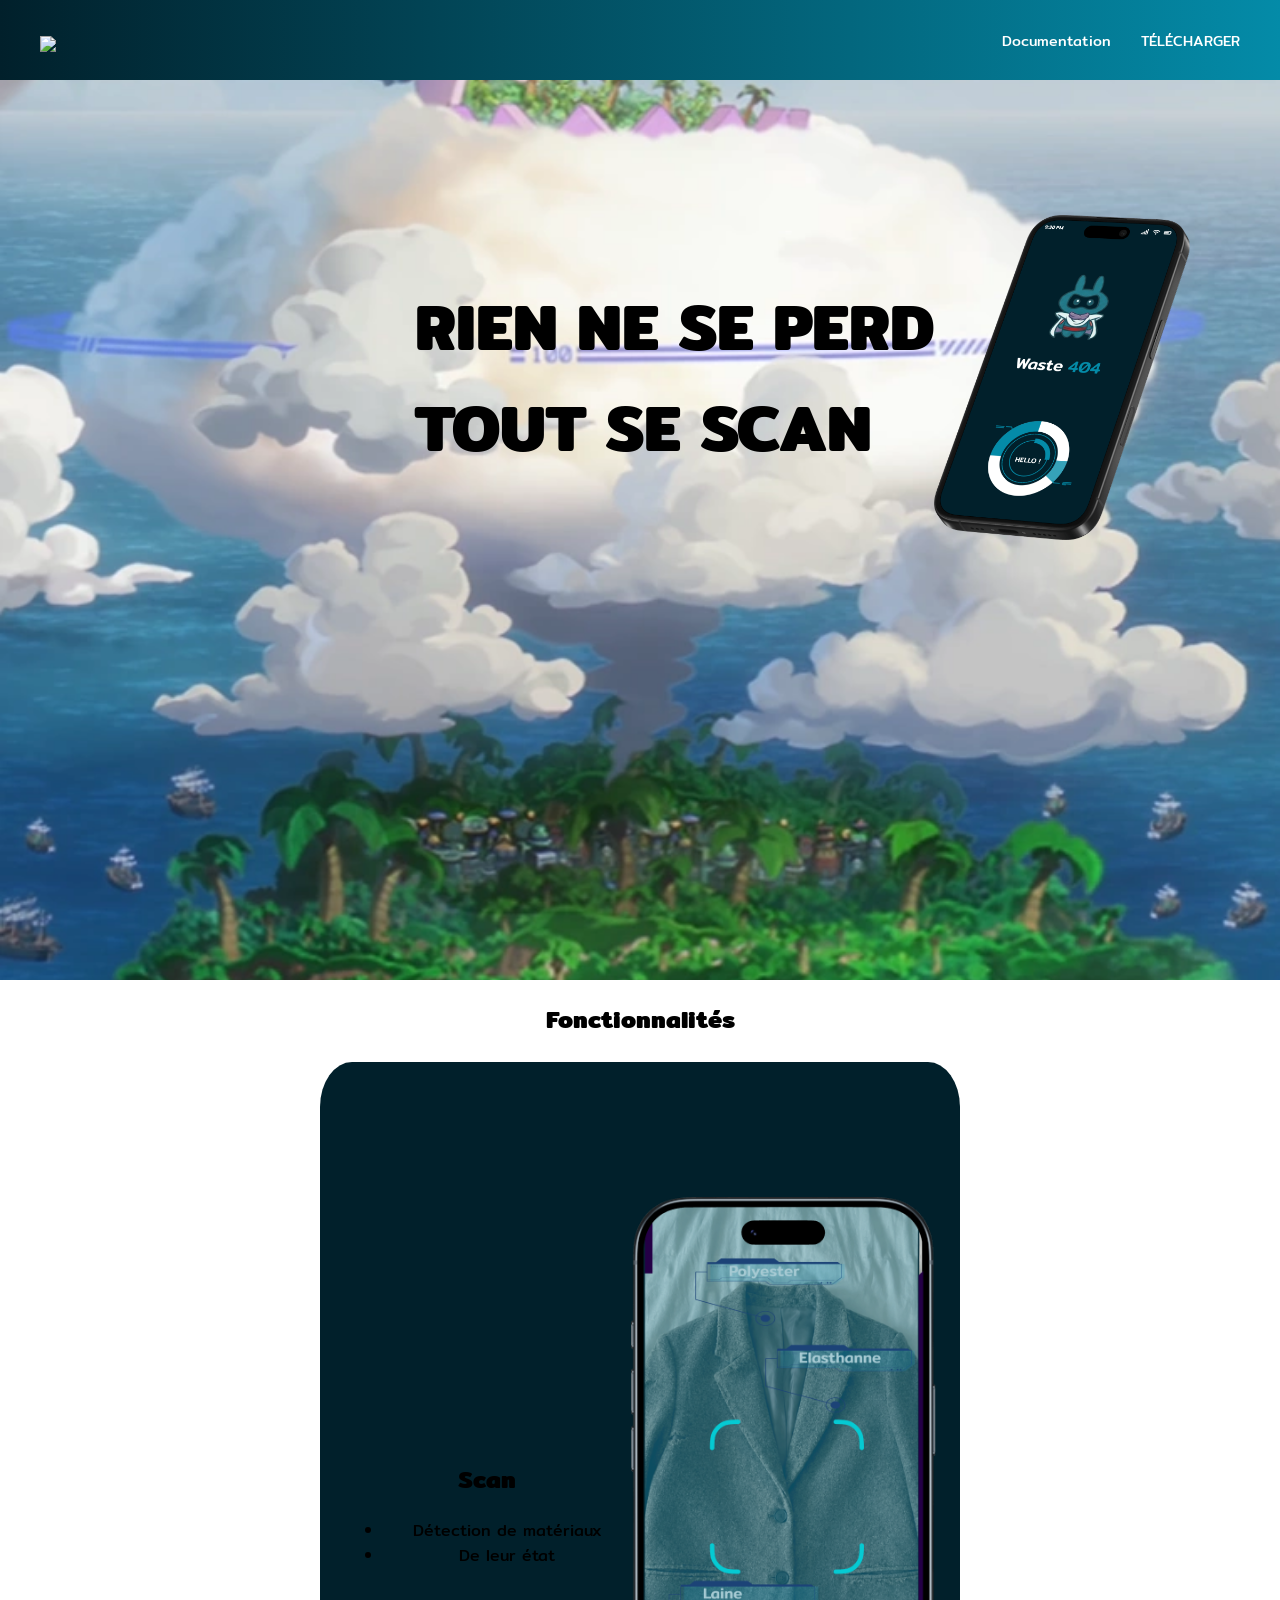
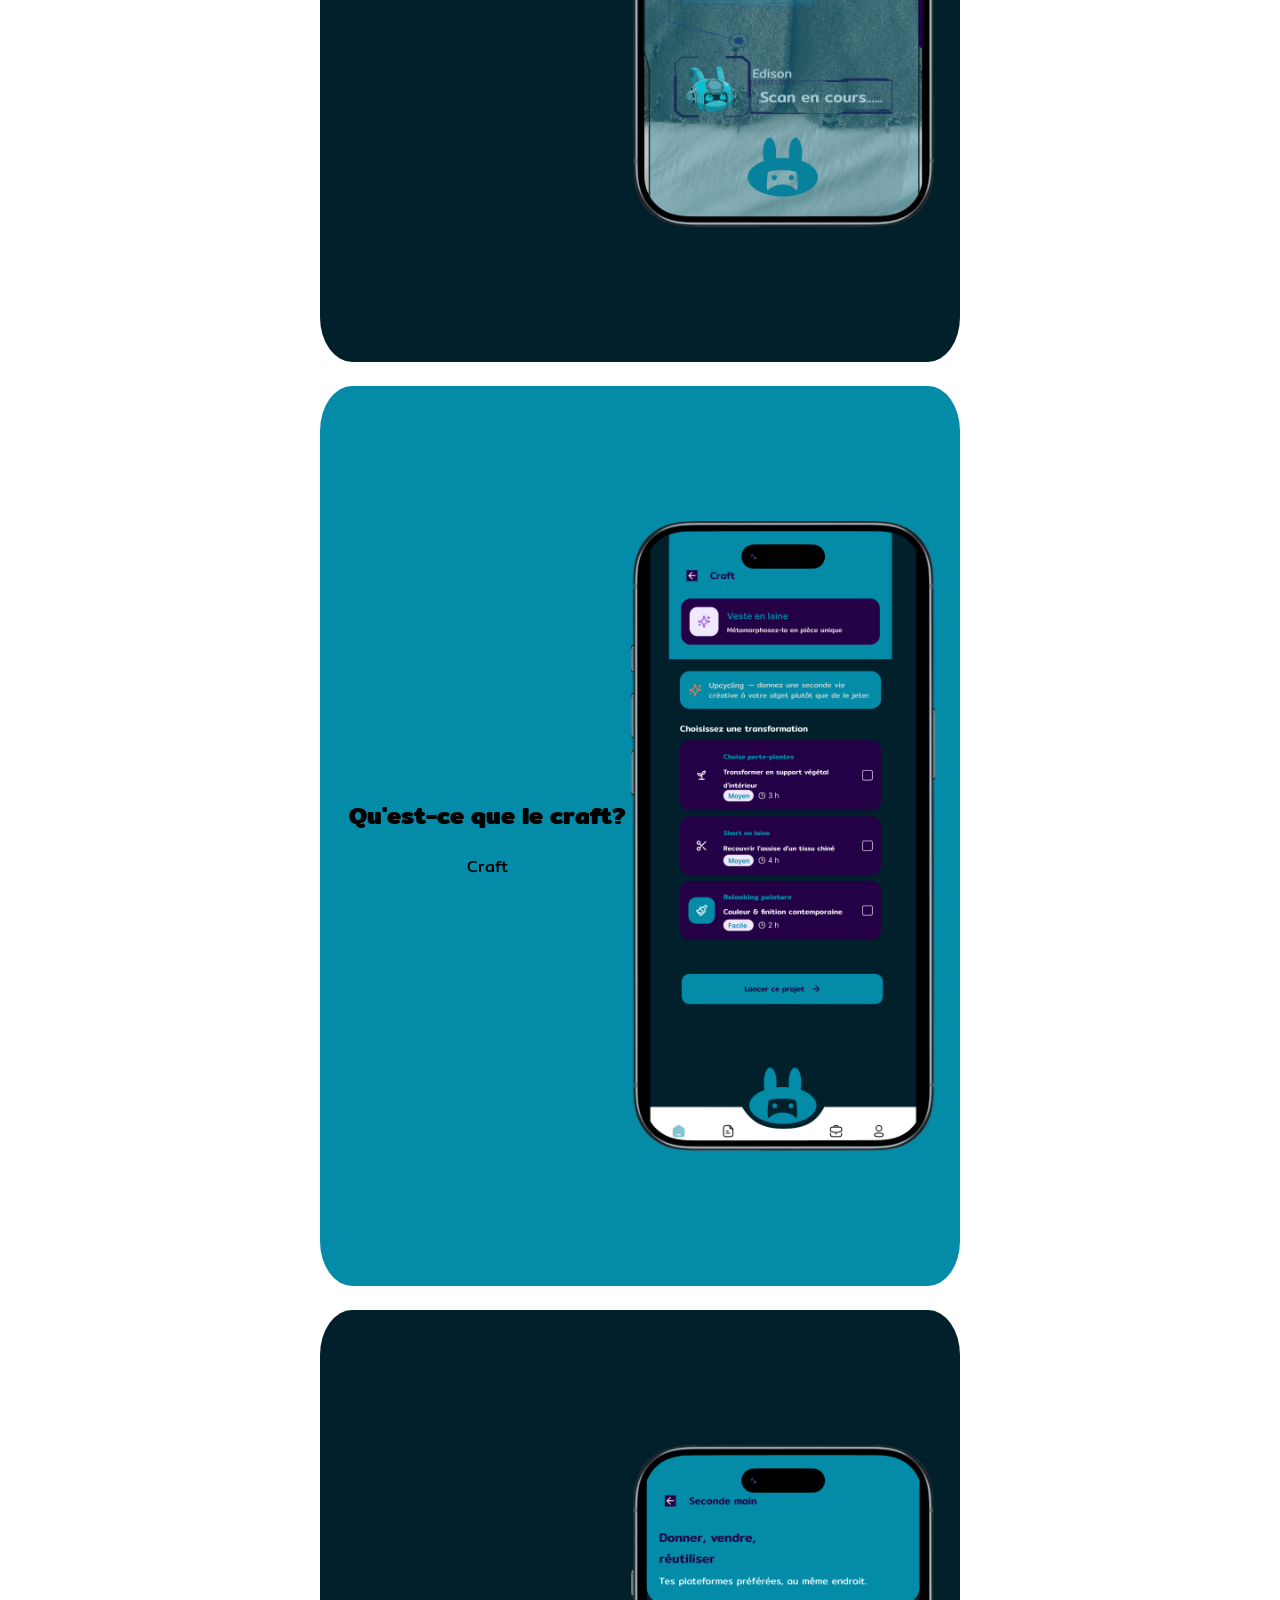
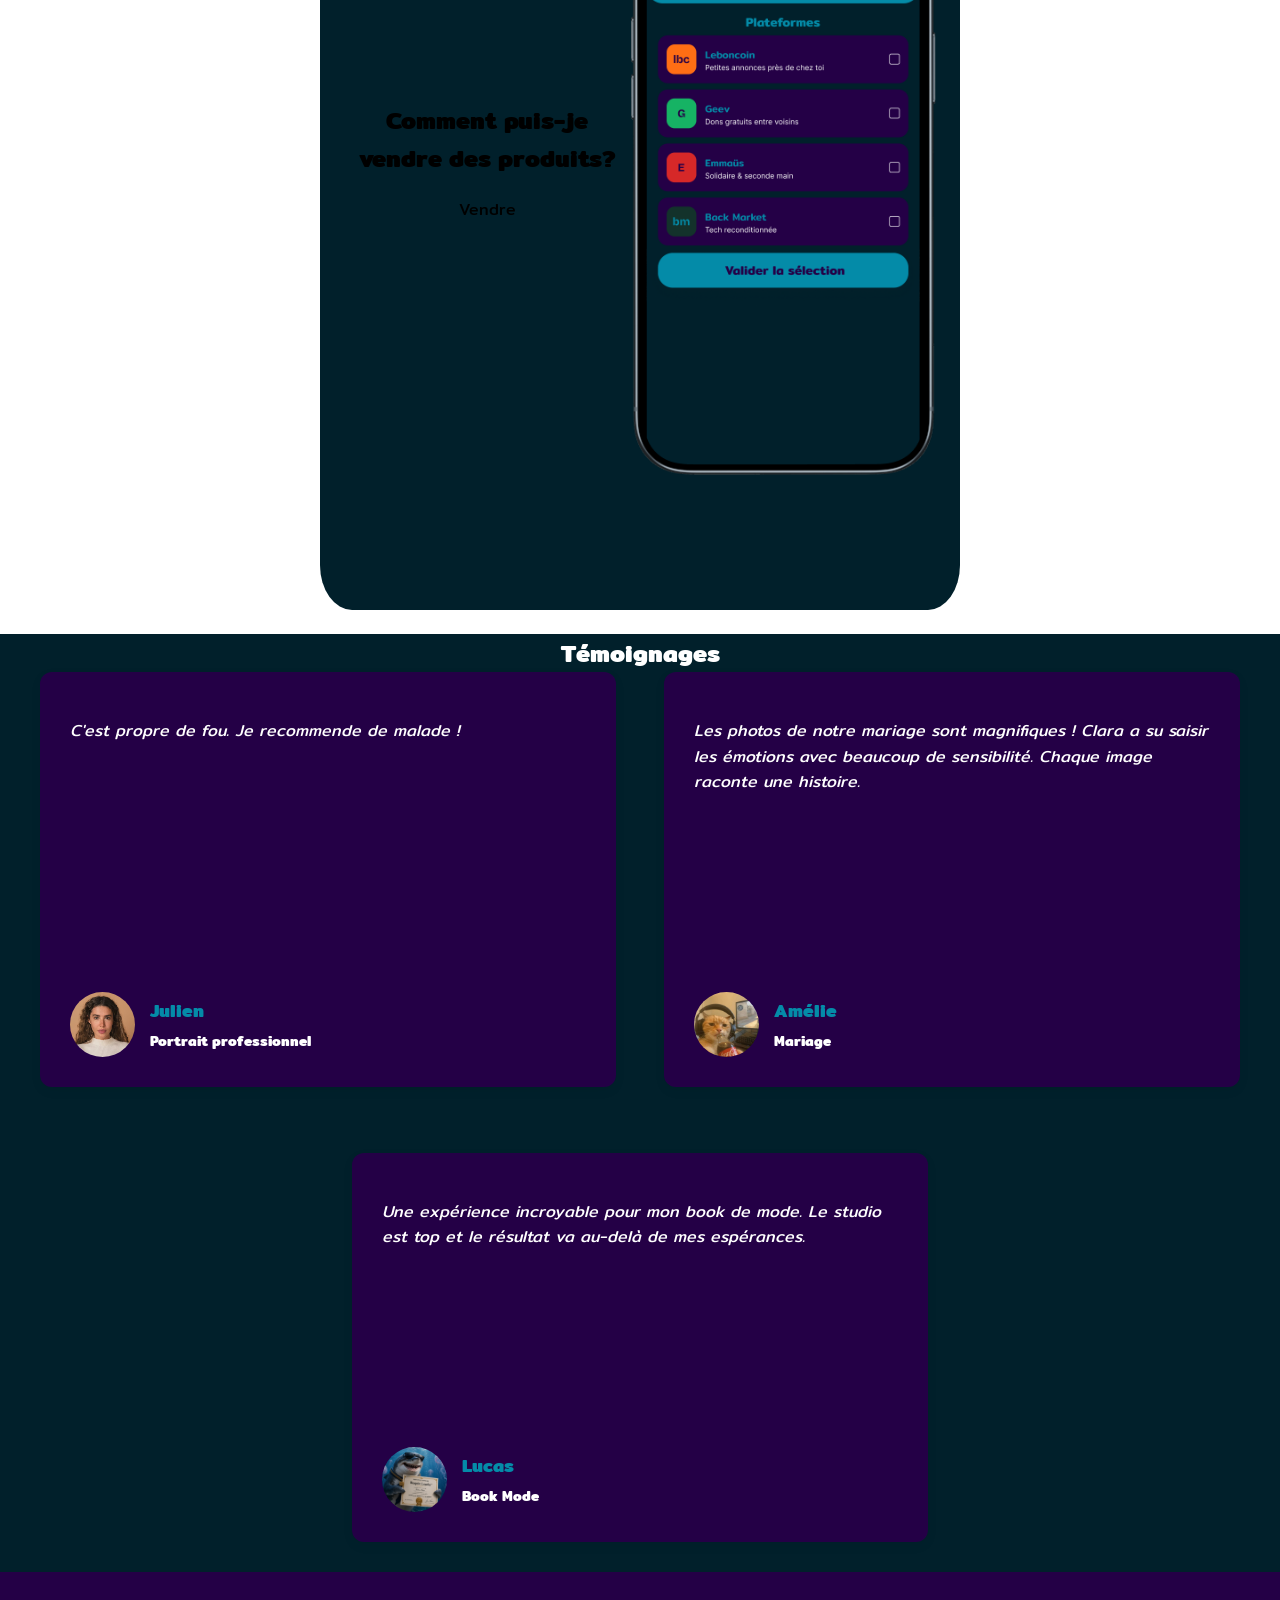
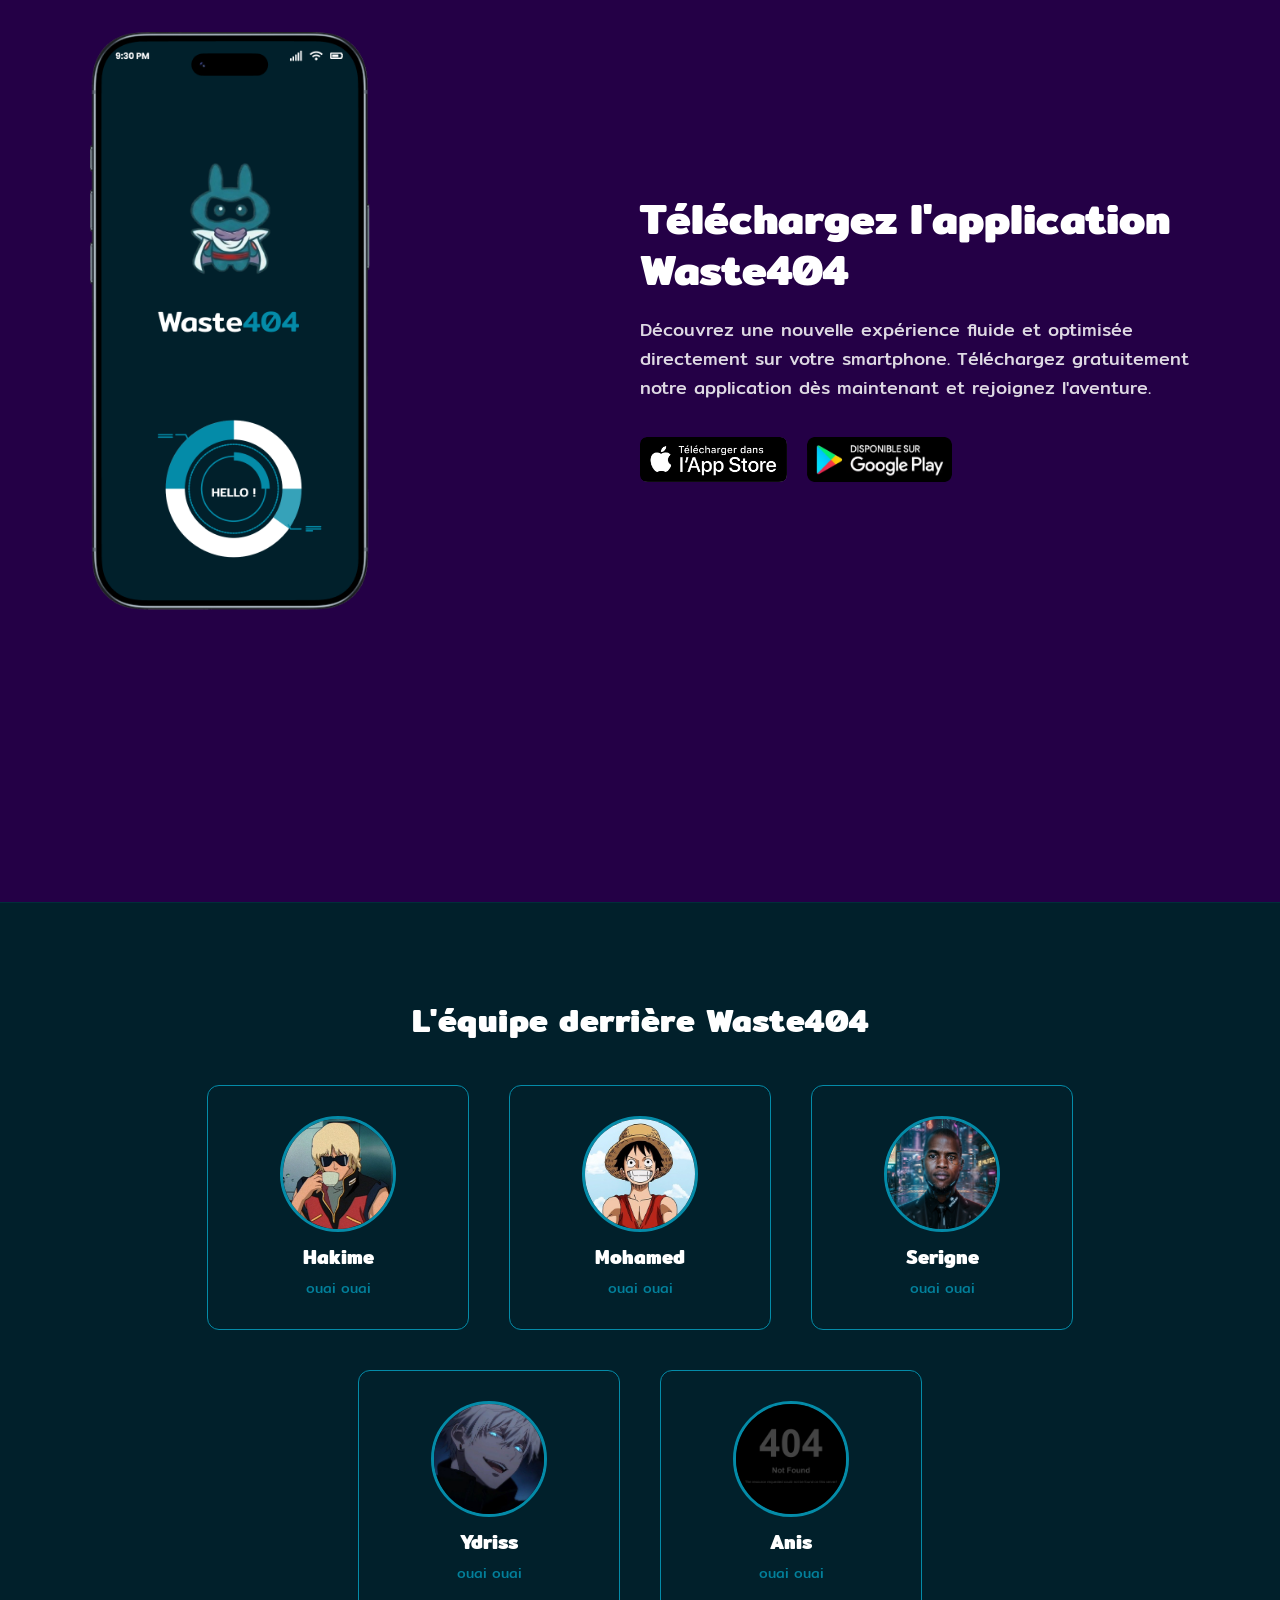
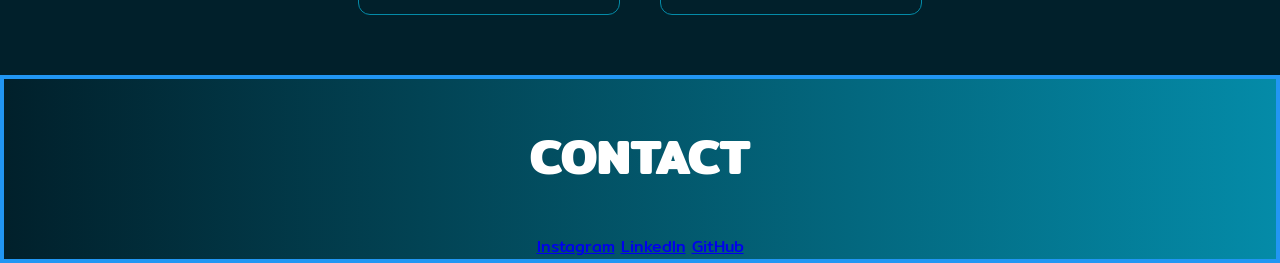
==== index.html @ 4a695352 "update mardi matin" ====
<!DOCTYPE html>
<html>

<head>
  <meta charset="utf-8" />
  <meta name="viewport" content="width=device-width" />
  <title>Projet - Page d'accueil</title>
  <link href="style.css" rel="stylesheet" type="text/css" />
  <link href="index.css" rel="stylesheet" type="text/css" />
  <script src="script.js" type="text/javascript"></script>
</head>

<body>

  <nav>
    <div class="logo"><img src="asset/Waste_404LogoNav.png">
    </div>
    <div class="nav-links">
      <a href="doc.html">Documentation</a>
      <a href="https://www.figma.com/proto/Yg1JPnP7CUxEsBsc0eBv6f/WASTE-404?node-id=6352-3486&t=ItSNBShxPA9ElTEq-1">TÉLÉCHARGER</a>
    </div>
  </nav>

  <header>
    <div class="hero">
            <h1> RIEN NE SE PERD <br>TOUT SE SCAN
      </h1>
      <img src="asset/2.png">
    <div>

      <p></p>
    </div>
    </div>
  </header>
    <section class="section fonctionnalites">
      <div class="conteneur">
    <h1>Fonctionnalités</h1>
    <div id="Fonctionnalites-1" class="sticky-feature">
      <div class="conteneur-text">
        <h2>Scan</h2>
        <ul>
          <li>Détection de matériaux</li>
          <li>De leur état</li>
        </ul>
      </div>
      <div class="conteneur-img">
        <img src="asset/Fonctionnalités1.png" alt="Demo 1">
      </div>
    </div>

    <div id="Fonctionnalites-2" class="sticky-feature">
      <div class="conteneur-text">
        <h2>Qu'est-ce que le craft?</h2>
        <p>Craft</p>
      </div>
      <div class="conteneur-img">
        <img src="asset/Fonctionnalités2.png" alt="Demo 2">
      </div>
    </div>

    <div id="Fonctionnalites-3" class="sticky-feature">
      <div class="conteneur-text">
        <h2>Comment puis-je vendre des produits?</h2>
        <p>Vendre</p>
      </div>
      <div class="conteneur-img">
        <img src="asset/Fonctionnalités3.png" alt="Demo 3">
      </div>
    </section>

  </div>
</section>
 
    <section id="Temoignages">
        <h1>
            Témoignages
        </h1>
        <div class="container-global">
            <article>
                
                <p>
                     C'est propre de fou. Je recommende de malade !
                </p>
                

                <div class="image-container">
                    <img class="avatar" src="asset/premium_photo-1689551671541-31a345ce6ae0.avif" alt="">
                <div class="Deplacement">
                <h4>
                    Julien
                </h4>
                <h6>
                    Portrait professionnel
                </h6>
                </div>
                </div>
            </article>
            <article>
                
                <p>
                     Les photos de notre mariage sont magnifiques ! Clara a su saisir les émotions avec
                    beaucoup de sensibilité. Chaque image raconte une histoire.
                </p>
                
                <div class="image-container">
                    <img class="avatar" src="asset/13088655163825555.jpg" alt="">
                <div class="Deplacement">
                <h4>
                    Amélie
                </h4>
                <h6>
                    Mariage
                </h6>
                </div>
                </div>
            </article>
            <article class="article-tiers">
            <p>Une expérience incroyable pour mon book de mode. Le studio est top et le résultat va au-delà de mes espérances.</p>
            <div class="image-container">
                <img class="avatar" src="asset/RequinCertif.png" alt="">
                <div class="Deplacement">
                    <h4>Lucas</h4>
                    <h6>Book Mode</h6>
                </div>
            </div>
        </article>
            
        </div>
      </section>
 
    <section id="download-section">
    <div class="download-container">
        
        <div class="download-image">
            <img src="asset/FinalAccueil.png" alt="Waste404">
        </div>

        <div class="download-content">
            <h2>Téléchargez l'application Waste404</h2>
            <p>Découvrez une nouvelle expérience fluide et optimisée directement sur votre smartphone. Téléchargez gratuitement notre application dès maintenant et rejoignez l'aventure.</p>
            
            <div class="download-buttons">
                <a href="#" class="btn-store">
                    <img src="asset/icon-app.png" alt="Télécharger dans l'App Store">
                </a>

                <a href="#" class="btn-store">
                    <img src="asset/icon-google-play.png" alt="Disponible sur Google Play">
                </a>
            </div>
        </div>

    </div>
</section>


<section id="team-section">
    <div class="team-container">
        <h3 id="team-title">L'équipe derrière Waste404</h3>
        
        <div class="team-grid">

            <div class="team-card">
                <div class="avatar-wrapper">
                    <img src="asset/87c9657e01e92c40a8dbd4ad7228b043_400x400.png" alt="Hakime" class="team-avatar">
                </div>
                <h4>Hakime</h4>
                <p class="team-role">ouai ouai</p>
            </div>

            <div class="team-card">
                <div class="avatar-wrapper">
                    <img src="asset/couvsiteluffy.jpeg" alt="Mohamed" class="team-avatar">
                </div>
                <h4>Mohamed</h4>
                <p class="team-role">ouai ouai</p>
            </div>

            <div class="team-card">
                <div class="avatar-wrapper">
                    <img src="asset/Gemini_Generated_Image_l7ln7l7ln7l7ln7l.png" alt="Serigne" class="team-avatar">
                </div>
                <h4>Serigne</h4>
                <p class="team-role">ouai ouai</p>
            </div>

            <div class="team-card">
                <div class="avatar-wrapper">
                    <img src="asset/5418462046432047.jpg" alt="Ydriss" class="team-avatar">
                </div>
                <h4>Ydriss</h4>
                <p class="team-role">ouai ouai</p>
            </div>

            <div class="team-card">
                <div class="avatar-wrapper">
                    <img src="asset/Error_404.webp" alt="Anis" class="team-avatar">
                </div>
                <h4>Anis</h4>
                <p class="team-role">ouai ouai</p>
            </div>
            
        </div>
    </div>
</section>
 
  
  <footer>
    <div class="footer-content">
      <h2>Contact</h2>

      <div class="socials">
        <a href="#">Instagram</a>
        <a href="#">LinkedIn</a>
        <a href="#">GitHub</a>
      </div>
    </div>
  </footer>


</body>

</html>
---- index.css ----
/* Le code CSS spécifique à la page d'accueil */

@import url('https://fonts.googleapis.com/css2?family=Lato:ital,wght@0,100;0,300;0,400;0,700;0,900;1,100;1,300;1,400;1,700;1,900&family=Mitr:wght@200;300;400;500;600;700&family=Montserrat:ital,wght@0,100..900;1,100..900&display=swap');


html {
  height: 100%;
  width: 100%;
 
 
}

body{
    padding: 0;
    margin: 0;
    font-family: "Mitr", sans-serif;

}
 
:root {
  --Dark-Amethyst: #240046;
  --bleu-sarcelle: #048BA8;
  --bleu-nuit: #01202B;
  --blanc: #FFF;


}

/* NAVBAR */
nav {
  height: 80px;
  background: linear-gradient(to right, var(--bleu-nuit), var(--bleu-sarcelle));
  display: flex;
  justify-content: space-between;
  align-items: center;
  padding: 0 40px;
}
 
.logo {
   
  font-size: 32px;
  font-weight: bold;
}

nav img{
    width: 200px;
    
}

 
.nav-links {
  display: flex;
  gap: 30px;
}
 
.nav-links a {
  text-decoration: none;
  color: white;
  font-size: 0.9rem;
}

 
/* HEADER */
header {
  
   background-image: url('asset/Egg_Head_Anime_Infobox.webp');
   background-repeat: no-repeat;
   background-size: cover;
   background-position: center;
   

   height: 100vh;

}
header img{
    width: 20vw;
    margin-right: 10vh;

}

.hero {

  
  display: flex;
   flex-direction: row;
    align-items: center;
    justify-content: flex-end;
    padding-top: 15vh;
}
 
.hero h1 {
  font-size: 4rem;
  font-weight: 900;
  text-transform: uppercase;
}
 
.hero p {
  margin-top: 10px;
  font-size: 1rem;
  text-transform: uppercase;
}
 
 
.section {
  min-height: 100vh;
  display: flex;
  justify-content: center;
  align-items: center;
  text-align: center;
}
 
.content h2 {
  font-size: 3rem;
  font-weight: 900;
  text-transform: uppercase;
}
 
.content p,
.content span {
  font-size: 1rem;
  text-transform: uppercase;
}

/*Contexte*/

#Contexte{
  height: 100vh;
  background-color: var(--bleu-nuit);
}

#Contexte h1{
  margin: 0px;
  text-align: center;
}

#Contexte img{
  width: 650px;
  padding: 46px;
}

 .container-glo{
  
  display: flex;
 }

 .context-text{
  color: var(--blanc);
  
  display: flex;
  justify-content: center;
  flex-direction: column;
  gap: 8px;
  padding: 24px;
  font-size: medium;
 }
 
/* Fonctionnalités */

.contexte {
  background: var(--Dark-Amethyst);
}
 
.contexte h2 {
  color: var(--blanc);
}
 
.contexte p {
  color: var(--blanc);
}
 

.section.contexte .conteneur {
  display: flex;
  flex-direction: column;
  position: relative;
  height: 100vh;
}


.sticky-feature {
  
  position: sticky;
  height: 100vh; 
  display: flex;
  align-items: center;
  justify-content: space-around;
  padding: 24px;
  box-sizing: border-box;
  width: 50vw;
}


#Fonctionnalites-1 {
  background-color: var(--bleu-nuit);
  border-radius: 5%;
  top: 10vh;
  margin: 24px;
  
}

#Fonctionnalites-2 {
  background-color: var(--bleu-sarcelle);
  border-radius: 5%;
  top: 13vh;
  margin: 24px;
}

#Fonctionnalites-3 {
  background-color: var(--bleu-nuit);
  border-radius: 5%;
  top: 16vh;
  margin: 24px;
}


.conteneur-text {
  flex: 1;
  max-width: 500px;
}

.conteneur-img {
  flex: 1;
  display: flex;
  justify-content: center;
}

.conteneur-img img {
  max-height: 70vh;
  width: auto;

}
 

/* Temoignagnes */
#Temoignages h1 {
  text-align: center;
  color: var(--blanc);
  margin: 0px;
}

#Temoignages {
  background-color: var(--bleu-nuit);
}
.container-global {
  display: flex; 
  flex-wrap: wrap;
  justify-content: center; 
  gap: 4%; 
  max-width: 1200px;
  margin: auto;
  width: 100%;
  height: 100vh;
}

.container-global article {
  width: 48%; 
  box-sizing: border-box; 
  background-color: var(--Dark-Amethyst);
  padding: 30px;
  border-radius: 12px;
  box-shadow: 0 4px 12px rgba(0, 0, 0, 0.05);
  display: flex;
  flex-direction: column;
  justify-content: space-between;
}

/* troisieme article */
.container-global article.article-tiers {
  width: 48%; 
  margin: 30px;
}

.container-global article p {
  font-style: italic;
  line-height: 1.6;
  color: var(--blanc);
  margin-bottom: 25px;
}

.image-container {
  display: flex;
  align-items: center;
  gap: 15px;
}

.avatar {
  width: 65px;
  height: 65px;
  border-radius: 50%;
  object-fit: cover;
}

.Deplacement h4 {
  margin: 0 0 5px 0;
  font-size: 18px; 
  color: var(--bleu-sarcelle);
}

.Deplacement h6 {
  margin: 0;
  font-size: 14px; 
  color: var(--blanc);
}


/*Téléchargement*/
#download-section {
    background: var(--Dark-Amethyst);
    color: var(--blanc);
    padding: 60px 20px;
    height: 90vh;
}

.download-container {
    max-width: 1100px;
    margin: auto;
    display: flex;
    align-items: center;
    justify-content: space-between; 
    gap: 40px;
}

.download-image {
    flex: 1;
    display: flex;
    justify-content: flex-start; 
}

.download-image img {
    width: 100%;
    max-width: 280px; 
    height: auto;
    display: block;
    
}

.download-content {
    flex: 0 1 550px; 
    text-align: left;
}

.download-content h2 {
    font-size: 42px; 
    margin-bottom: 20px;
    font-weight: 700;
    line-height: 1.2;
    color: var(--blanc);
}

.download-content p {
    font-size: 18px; 
    margin-bottom: 35px;
    opacity: 0.85;
    
}

.download-buttons {
    display: flex;
    gap: 20px;
    flex-wrap: wrap;
    align-items: center;
}

.btn-store {
    display: inline-block;
    transition: transform 0.3s ease;
}

.btn-store:hover {
    transform: translateY(-8px);
}

.btn-store img {
    height: 45px;
    width: auto;
    display: block;
    border-radius: 7px;
}



/* Section Équipe */

#team-section {
    background-color: var(--bleu-nuit); 
    padding: 60px 20px;
    color: var(--blanc);
    border-top: 1px solid rgba(0, 164, 180, 0.1); 
}

.team-container {
    max-width: 900px;
    margin: auto;
    text-align: center;
}

#team-title {
    font-size: 32px; 
    margin-bottom: 40px;
    font-weight: 700;
    letter-spacing: 0.5px;
    position: relative;
}


.team-grid {
    display: flex;
    justify-content: center;
    gap: 40px;
    flex-wrap: wrap; 
}


.team-card {
    background: var(--bleu-nuit);
    border: 1px solid var(--bleu-sarcelle);
    padding: 30px 20px;
    border-radius: 12px;
    width: 220px;
    transition: transform 0.3s ease, box-shadow 0.3s ease;
}

.team-card:hover {
    transform: translateY(-30px);
    box-shadow: 0 10px 20px var(--bleu-sarcelle); 
    border-color: var(--Dark-Amethyst);
}


.avatar-wrapper {
    width: 110px;
    height: 110px;
    margin: auto;
    border-radius: 50%;
    overflow: hidden;
    border: 3px solid var(--bleu-sarcelle); 
}

.team-avatar {
    width: 100%;
    height: 100%;
    object-fit: cover; 
}

.team-card h4 {
    font-size: 19px; 
    margin: 10px 0 5px 0;
    font-weight: 700;
}

.team-role {
    font-size: 14px; 
    color: var(--bleu-sarcelle); 
    opacity: 0.9;
    margin: 0;
}
 
 

 
/* FOOTER */
 
footer {
  height: 180px;
  background: linear-gradient(to right, var(--bleu-nuit), var(--bleu-sarcelle));
  border: 4px solid #2196f3;
 
  display: flex;
  justify-content: center;
  align-items: center;
  text-align: center;
}
 
.footer-content h2 {
  color: white;
  font-size: 3rem;
  font-weight: 900;
  text-transform: uppercase;
}
 
.footer-content p {
  color: white;
  margin-top: 10px;
  text-transform: uppercase;
}
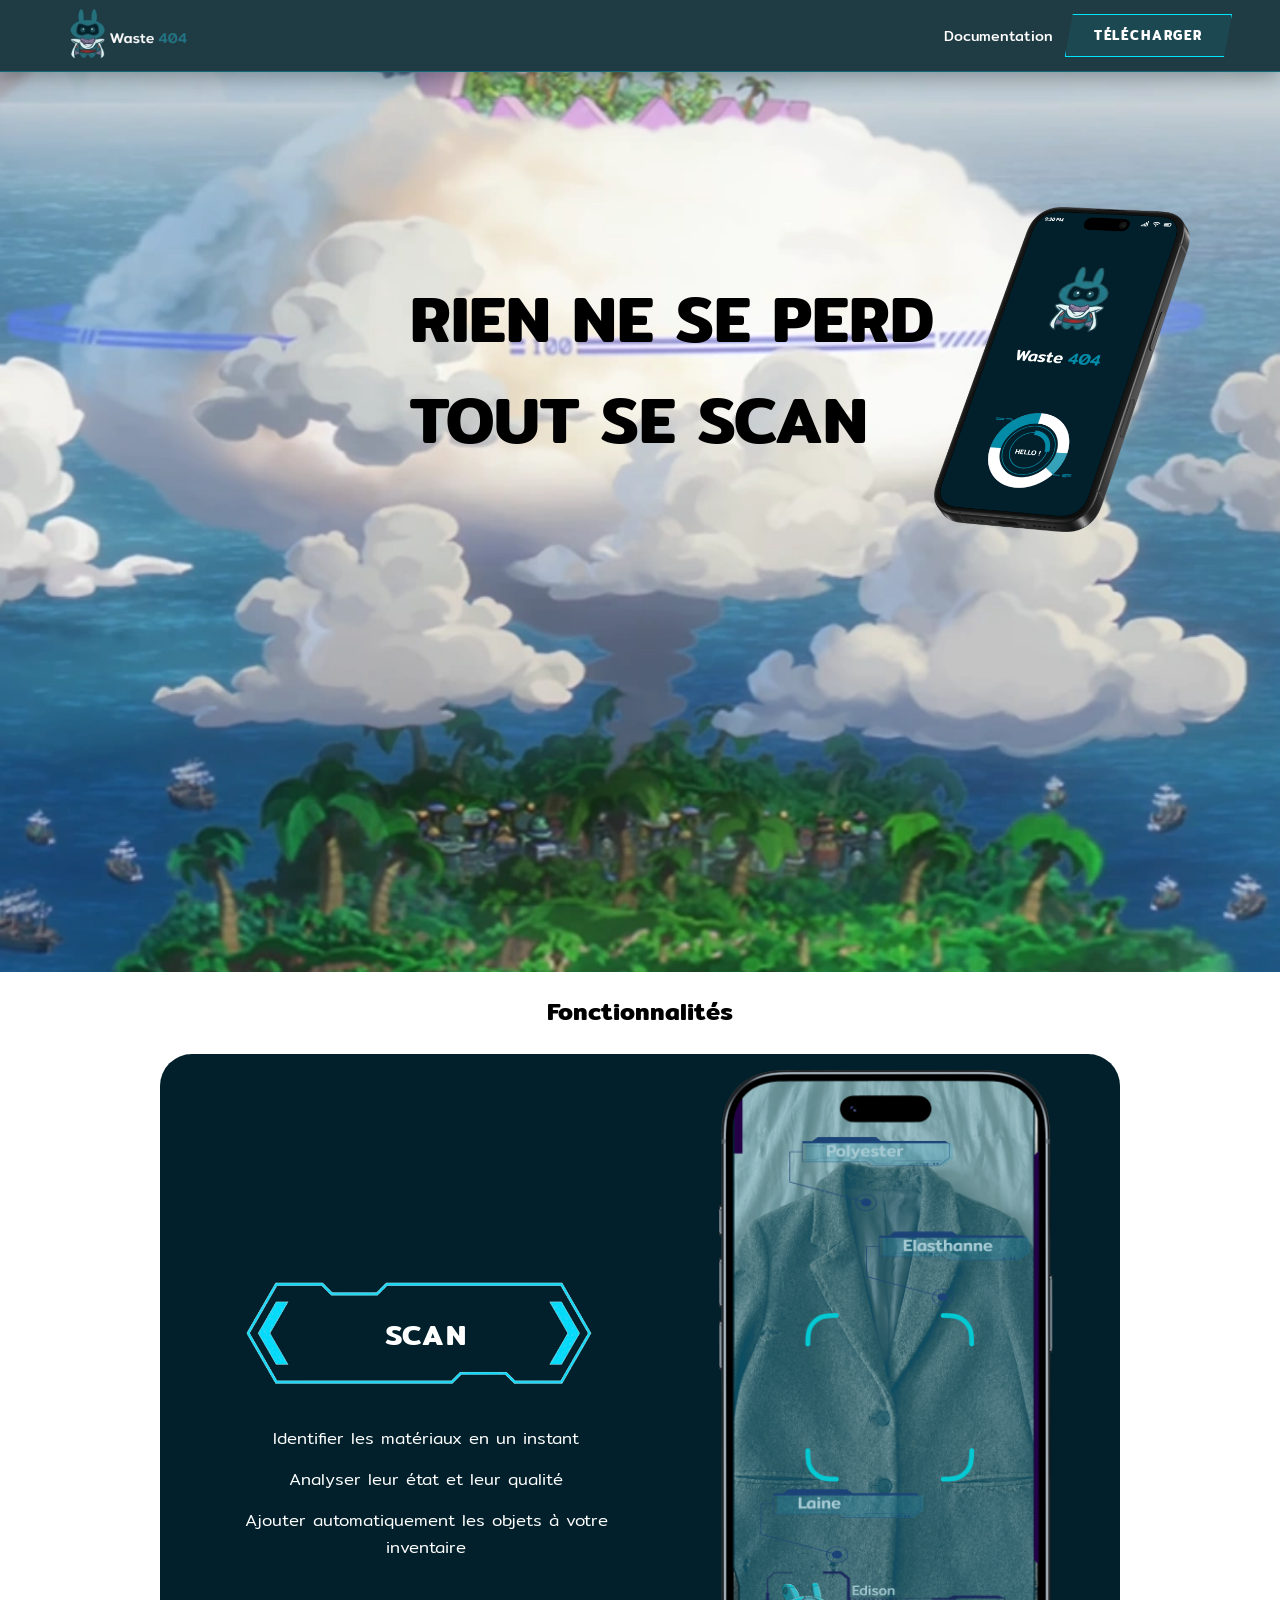
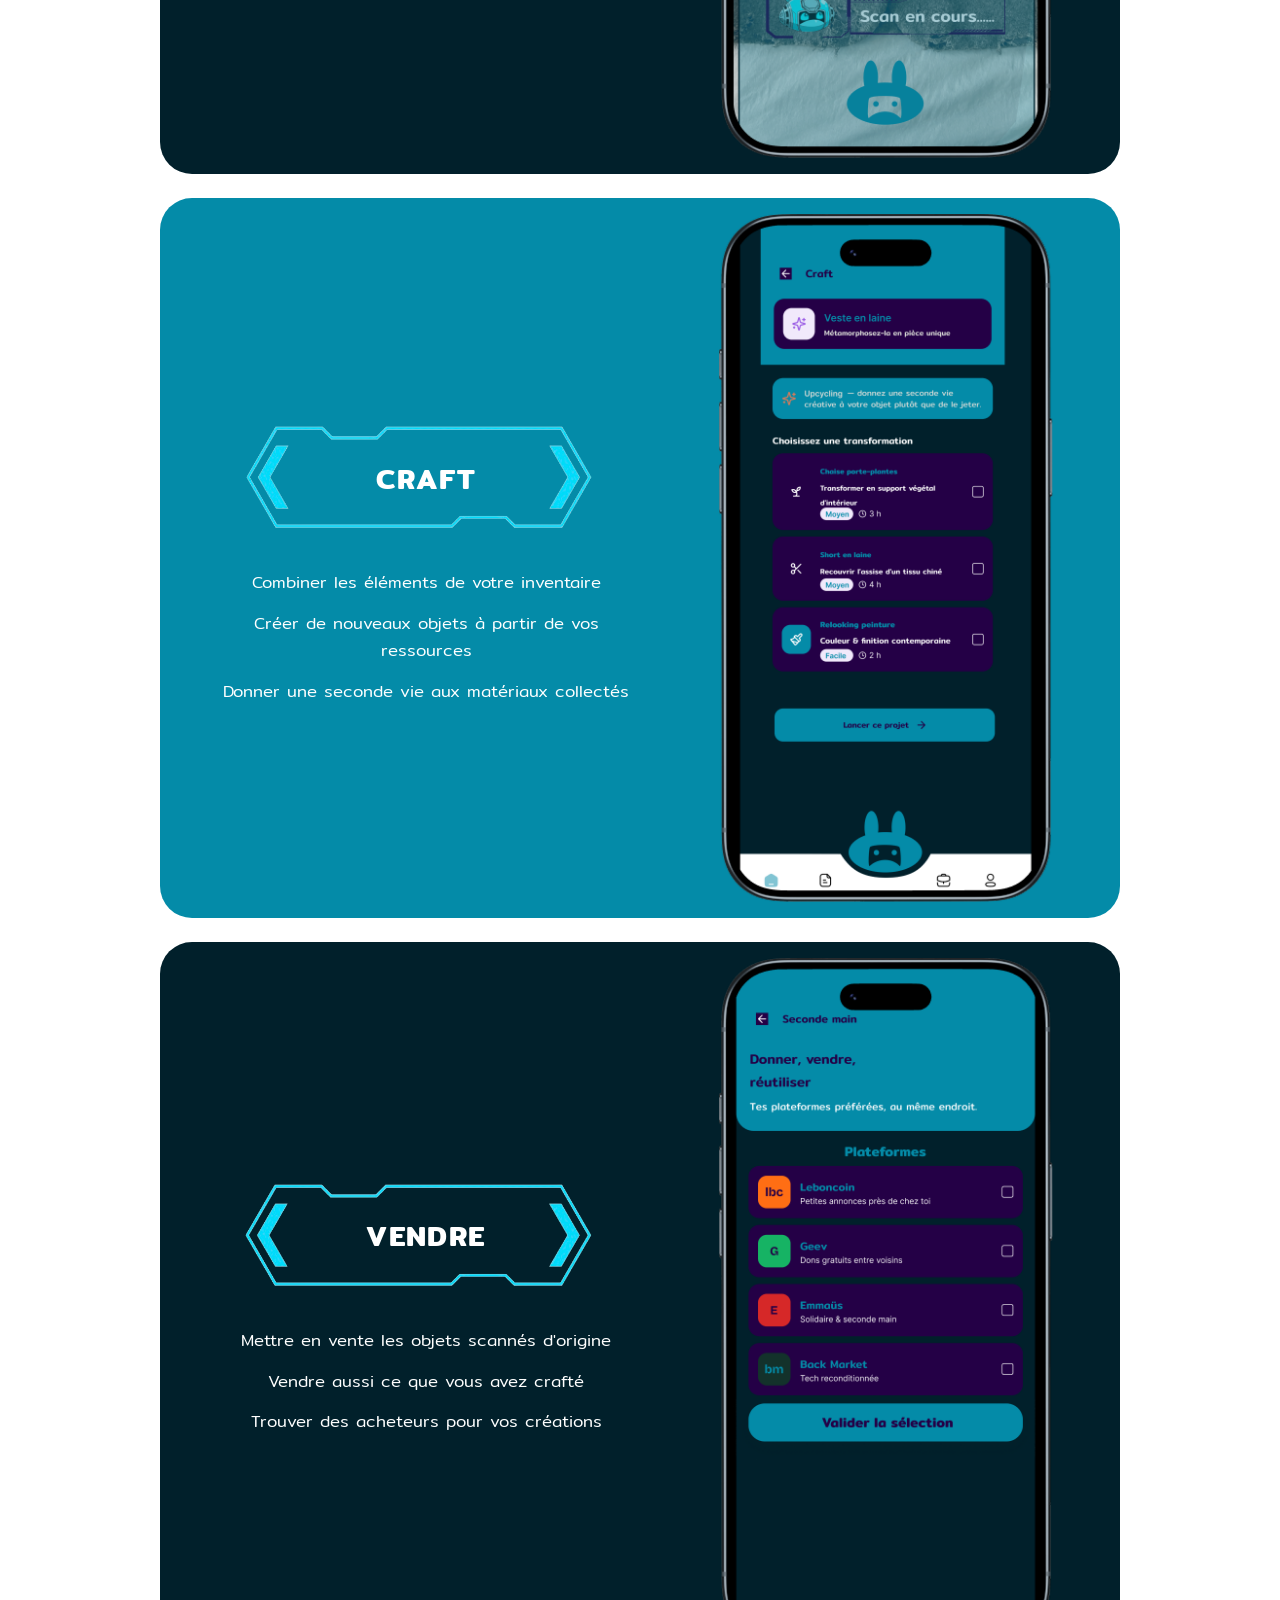
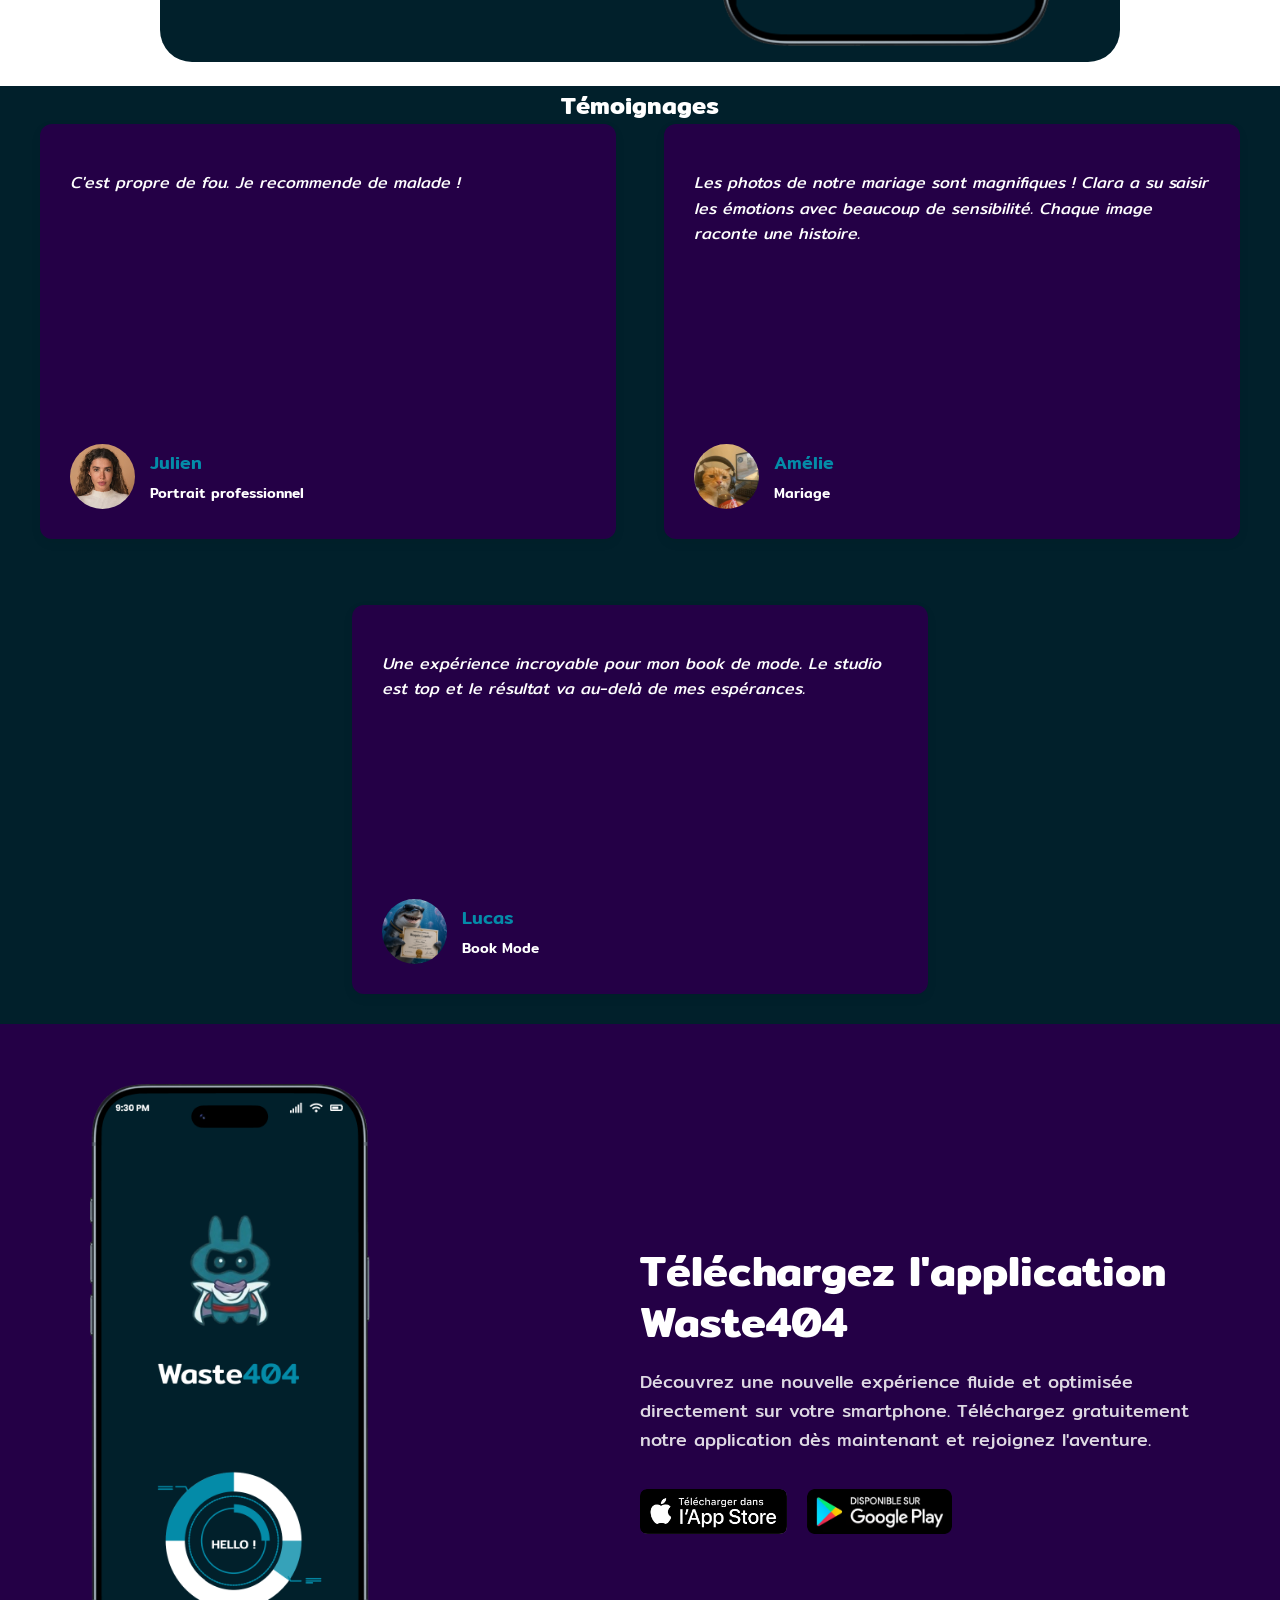
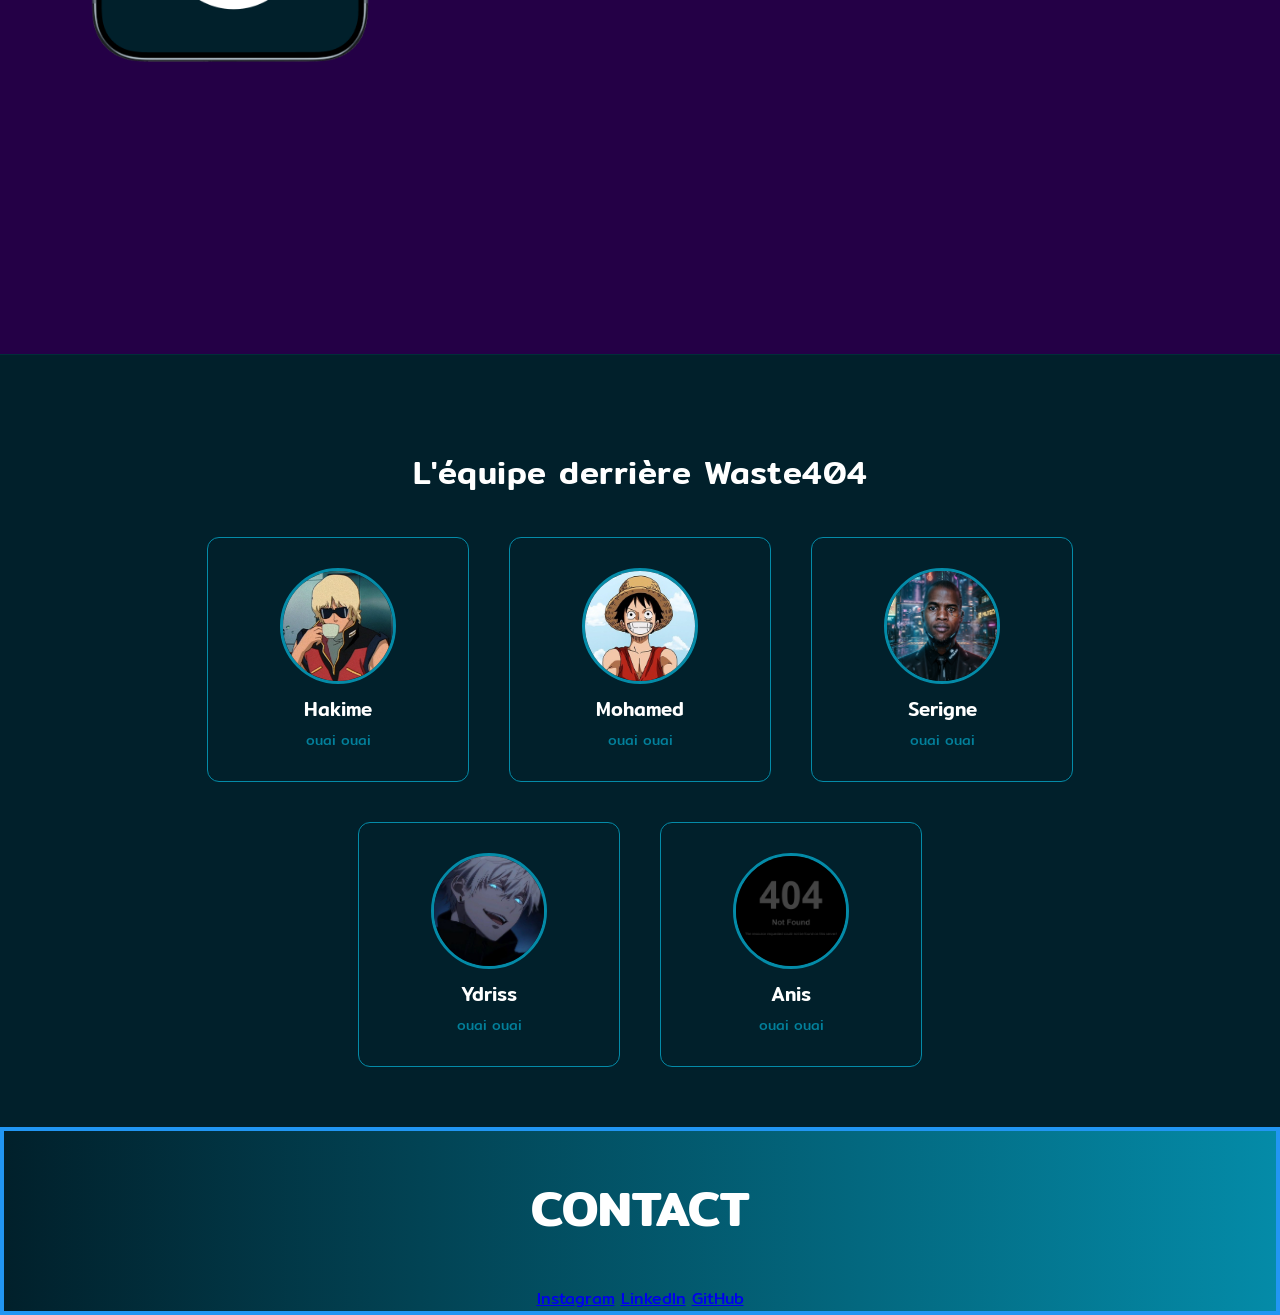
==== commit 4040229f: "update fonctionnalités et nav" ====
--- a/index.html
+++ b/index.html
@@ -12,16 +12,17 @@
 
 <body>
 
-  <nav>
-    <div class="logo"><img src="asset/Waste_404LogoNav.png">
-    </div>
-    <div class="nav-links">
-      <a href="doc.html">Documentation</a>
-      <a href="https://www.figma.com/proto/Yg1JPnP7CUxEsBsc0eBv6f/WASTE-404?node-id=6352-3486&t=ItSNBShxPA9ElTEq-1">TÉLÉCHARGER</a>
+  <nav class="main-nav">
+    <a href="#accueil" class="nav-logo">
+      <img src="asset/Waste_404LogoNav.png" alt="Waste 404">
+    </a>
+    <div class="nav-actions">
+      <a href="doc.html" class="nav-link">Documentation</a>
+      <a target="_blank" href="https://www.figma.com/proto/Yg1JPnP7CUxEsBsc0eBv6f/WASTE-404?node-id=6352-3486&t=ItSNBShxPA9ElTEq-1" class="nav-cta">Télécharger</a>
     </div>
   </nav>
 
-  <header>
+  <header id="accueil">
     <div class="hero">
             <h1> RIEN NE SE PERD <br>TOUT SE SCAN
       </h1>
@@ -32,41 +33,56 @@
     </div>
     </div>
   </header>
-    <section class="section fonctionnalites">
+    <section id="Fonctionnalites" class="section fonctionnalites">
       <div class="conteneur">
     <h1>Fonctionnalités</h1>
-    <div id="Fonctionnalites-1" class="sticky-feature">
+    <div class="sticky-feature feature-card feature-card--nuit">
       <div class="conteneur-text">
-        <h2>Scan</h2>
-        <ul>
-          <li>Détection de matériaux</li>
-          <li>De leur état</li>
-        </ul>
+        <div class="feature-title">
+          <h2>Scan</h2>
+        </div>
+        <div class="feature-description">
+          <p>Identifier les matériaux en un instant</p>
+          <p>Analyser leur état et leur qualité</p>
+          <p>Ajouter automatiquement les objets à votre inventaire</p>
+        </div>
       </div>
       <div class="conteneur-img">
-        <img src="asset/Fonctionnalités1.png" alt="Demo 1">
-      </div>
-    </div>
-
-    <div id="Fonctionnalites-2" class="sticky-feature">
+        <img src="asset/Fonctionnalités1.png" alt="Scan">
+      </div>
+    </div>
+
+    <div class="sticky-feature feature-card feature-card--sarcelle">
       <div class="conteneur-text">
-        <h2>Qu'est-ce que le craft?</h2>
-        <p>Craft</p>
+        <div class="feature-title">
+          <h2>Craft</h2>
+        </div>
+        <div class="feature-description">
+          <p>Combiner les éléments de votre inventaire</p>
+          <p>Créer de nouveaux objets à partir de vos ressources</p>
+          <p>Donner une seconde vie aux matériaux collectés</p>
+        </div>
       </div>
       <div class="conteneur-img">
-        <img src="asset/Fonctionnalités2.png" alt="Demo 2">
-      </div>
-    </div>
-
-    <div id="Fonctionnalites-3" class="sticky-feature">
+        <img src="asset/Fonctionnalités2.png" alt="Craft">
+      </div>
+    </div>
+
+    <div class="sticky-feature feature-card feature-card--nuit">
       <div class="conteneur-text">
-        <h2>Comment puis-je vendre des produits?</h2>
-        <p>Vendre</p>
+        <div class="feature-title">
+          <h2>Vendre</h2>
+        </div>
+        <div class="feature-description">
+          <p>Mettre en vente les objets scannés d'origine</p>
+          <p>Vendre aussi ce que vous avez crafté</p>
+          <p>Trouver des acheteurs pour vos créations</p>
+        </div>
       </div>
       <div class="conteneur-img">
-        <img src="asset/Fonctionnalités3.png" alt="Demo 3">
-      </div>
-    </section>
+        <img src="asset/Fonctionnalités3.png" alt="Vendre">
+      </div>
+    </div>
 
   </div>
 </section>
--- a/style.css
+++ b/style.css
@@ -0,0 +1,21 @@
+@import url('https://fonts.googleapis.com/css2?family=Mitr:wght@400;500;600&display=swap');
+
+:root {
+  --font-title: "Mitr", sans-serif;
+  --font-title-weight-medium: 500;
+  --font-title-weight-semibold: 600;
+}
+
+h1,
+h2 {
+  font-family: var(--font-title);
+  font-weight: var(--font-title-weight-semibold);
+}
+
+h3,
+h4,
+h5,
+h6 {
+  font-family: var(--font-title);
+  font-weight: var(--font-title-weight-medium);
+}
--- a/index.css
+++ b/index.css
@@ -1,19 +1,16 @@
 /* Le code CSS spécifique à la page d'accueil */
-
-@import url('https://fonts.googleapis.com/css2?family=Lato:ital,wght@0,100;0,300;0,400;0,700;0,900;1,100;1,300;1,400;1,700;1,900&family=Mitr:wght@200;300;400;500;600;700&family=Montserrat:ital,wght@0,100..900;1,100..900&display=swap');
-
 
 html {
   height: 100%;
   width: 100%;
- 
- 
+  scroll-behavior: smooth;
+  scroll-padding-top: 90px;
 }
 
 body{
     padding: 0;
     margin: 0;
-    font-family: "Mitr", sans-serif;
+    font-family: var(--font-title);
 
 }
  
@@ -22,41 +19,82 @@
   --bleu-sarcelle: #048BA8;
   --bleu-nuit: #01202B;
   --blanc: #FFF;
-
-
+  --cyan-neon: #00E5FF;
 }
 
 /* NAVBAR */
-nav {
-  height: 80px;
-  background: linear-gradient(to right, var(--bleu-nuit), var(--bleu-sarcelle));
+.main-nav {
+  position: sticky;
+  top: 0;
+  z-index: 1000;
+  height: 72px;
+  background: rgba(1, 32, 43, 0.88);
+  backdrop-filter: blur(14px);
+  -webkit-backdrop-filter: blur(14px);
+  border-bottom: 1px solid rgba(0, 229, 255, 0.25);
+  box-shadow: 0 4px 24px rgba(0, 0, 0, 0.35), 0 1px 0 rgba(0, 229, 255, 0.08);
   display: flex;
   justify-content: space-between;
   align-items: center;
-  padding: 0 40px;
-}
- 
-.logo {
-   
-  font-size: 32px;
-  font-weight: bold;
-}
-
-nav img{
-    width: 200px;
-    
-}
-
- 
-.nav-links {
-  display: flex;
-  gap: 30px;
-}
- 
-.nav-links a {
+  padding: 0 48px;
+  box-sizing: border-box;
+}
+
+.nav-logo {
+  display: flex;
+  align-items: center;
+  text-decoration: none;
+  flex-shrink: 0;
+}
+
+.nav-logo img {
+  width: 160px;
+  height: auto;
+  display: block;
+  transition: filter 0.3s ease;
+}
+
+.nav-logo:hover img {
+  filter: drop-shadow(0 0 8px rgba(0, 229, 255, 0.5));
+}
+
+.nav-actions {
+  display: flex;
+  align-items: center;
+  gap: 12px;
+  margin-left: auto;
+}
+
+.nav-link {
   text-decoration: none;
   color: white;
   font-size: 0.9rem;
+  transition: opacity 0.25s ease;
+}
+
+.nav-link:hover {
+  opacity: 0.8;
+}
+
+.nav-cta {
+  text-decoration: none;
+  color: var(--blanc);
+  font-size: 0.82rem;
+  font-weight: 600;
+  letter-spacing: 0.14em;
+  text-transform: uppercase;
+  padding: 10px 28px;
+  border: 1px solid var(--cyan-neon);
+  background: rgba(0, 229, 255, 0.08);
+  clip-path: polygon(8px 0, 100% 0, calc(100% - 8px) 100%, 0 100%);
+  transition: background 0.25s ease, box-shadow 0.25s ease, transform 0.25s ease;
+  flex-shrink: 0;
+}
+
+.nav-cta:hover {
+  background: rgba(0, 229, 255, 0.2);
+  box-shadow: 0 0 20px rgba(0, 229, 255, 0.35), inset 0 0 12px rgba(0, 229, 255, 0.1);
+  transform: translateY(-1px);
 }
 
  
@@ -90,7 +128,6 @@
  
 .hero h1 {
   font-size: 4rem;
-  font-weight: 900;
   text-transform: uppercase;
 }
  
@@ -108,10 +145,10 @@
   align-items: center;
   text-align: center;
 }
+
  
 .content h2 {
   font-size: 3rem;
-  font-weight: 900;
   text-transform: uppercase;
 }
  
@@ -177,57 +214,83 @@
 }
 
 
-.sticky-feature {
-  
+.fonctionnalites .sticky-feature {
   position: sticky;
-  height: 100vh; 
+  height: 80vh;
   display: flex;
   align-items: center;
   justify-content: space-around;
-  padding: 24px;
+  padding: 16px 20px;
   box-sizing: border-box;
-  width: 50vw;
-}
-
-
-#Fonctionnalites-1 {
-  background-color: var(--bleu-nuit);
-  border-radius: 5%;
+  width: 75vw;
+  border-radius: 32px;
   top: 10vh;
   margin: 24px;
-  
-}
-
-#Fonctionnalites-2 {
+}
+
+.feature-card--nuit {
+  background-color: var(--bleu-nuit);
+}
+
+.feature-card--sarcelle {
   background-color: var(--bleu-sarcelle);
-  border-radius: 5%;
-  top: 13vh;
-  margin: 24px;
-}
-
-#Fonctionnalites-3 {
-  background-color: var(--bleu-nuit);
-  border-radius: 5%;
-  top: 16vh;
-  margin: 24px;
-}
-
-
-.conteneur-text {
+}
+
+.fonctionnalites .conteneur-text {
   flex: 1;
-  max-width: 500px;
-}
-
-.conteneur-img {
+  max-width: 620px;
+  display: flex;
+  flex-direction: column;
+  justify-content: center;
+  gap: 16px;
+  padding: 0 32px;
+}
+
+.fonctionnalites .feature-title {
+  background: url('Bloc-Phrase-Header.png') no-repeat center / contain;
+  width: 100%;
+  aspect-ratio: 746 / 234;
+  display: flex;
+  align-items: center;
+  justify-content: center;
+  margin-bottom: 8px;
+}
+
+.fonctionnalites .feature-title h2 {
+  margin: 0;
+  text-align: center;
+  color: var(--blanc);
+  font-size: 1.8rem;
+  text-transform: uppercase;
+  letter-spacing: 0.05em;
+}
+
+.fonctionnalites .feature-description {
+  display: flex;
+  flex-direction: column;
+  gap: 14px;
+}
+
+.fonctionnalites .feature-description p {
+  margin: 0;
+  color: var(--blanc);
+  font-size: 1.05rem;
+  line-height: 1.6;
+  font-weight: 300;
+}
+
+.fonctionnalites .conteneur-img {
   flex: 1;
   display: flex;
   justify-content: center;
-}
-
-.conteneur-img img {
-  max-height: 70vh;
+  align-items: center;
+  height: 100%;
+}
+
+.fonctionnalites .conteneur-img img {
   width: auto;
-
+  height: 100%;
+  padding: 5%;
 }
  
 
@@ -342,7 +405,6 @@
 .download-content h2 {
     font-size: 42px; 
     margin-bottom: 20px;
-    font-weight: 700;
     line-height: 1.2;
     color: var(--blanc);
 }
@@ -397,7 +459,6 @@
 #team-title {
     font-size: 32px; 
     margin-bottom: 40px;
-    font-weight: 700;
     letter-spacing: 0.5px;
     position: relative;
 }
@@ -445,7 +506,6 @@
 .team-card h4 {
     font-size: 19px; 
     margin: 10px 0 5px 0;
-    font-weight: 700;
 }
 
 .team-role {
@@ -474,7 +534,6 @@
 .footer-content h2 {
   color: white;
   font-size: 3rem;
-  font-weight: 900;
   text-transform: uppercase;
 }
  
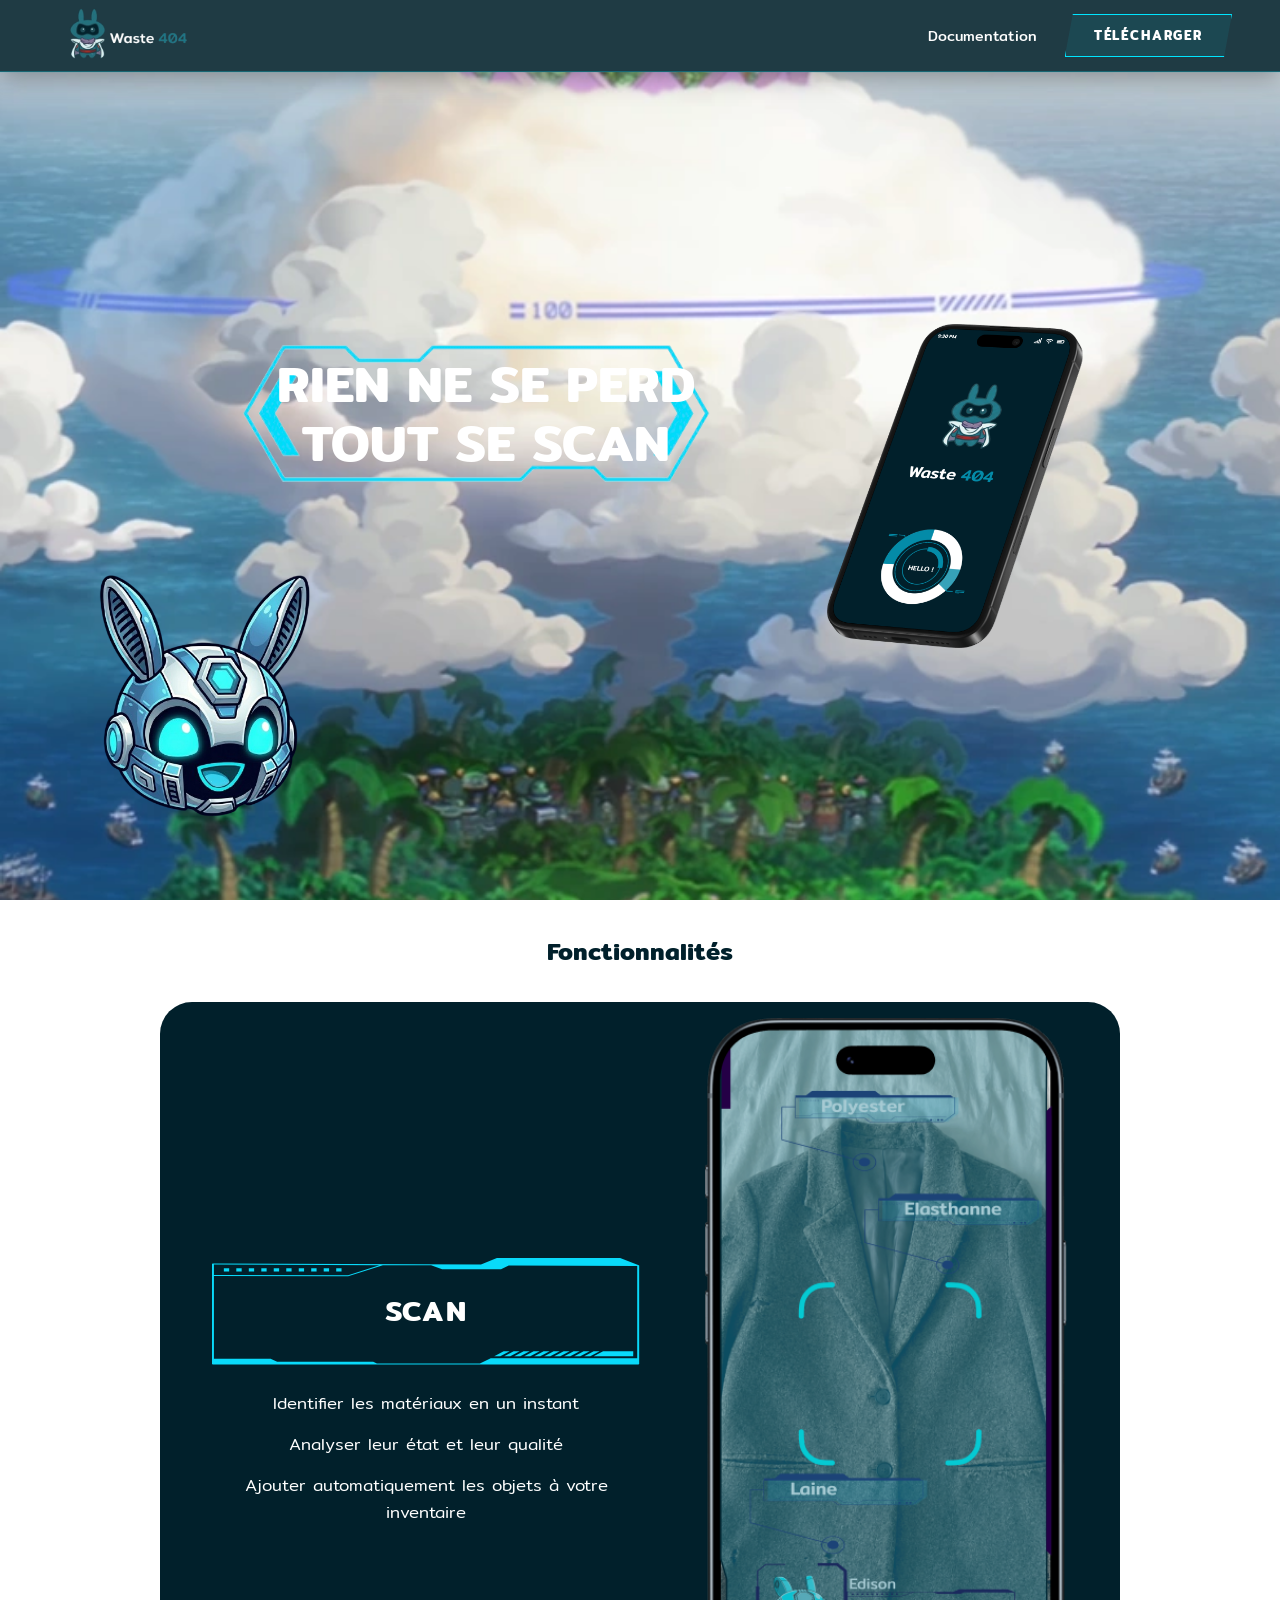
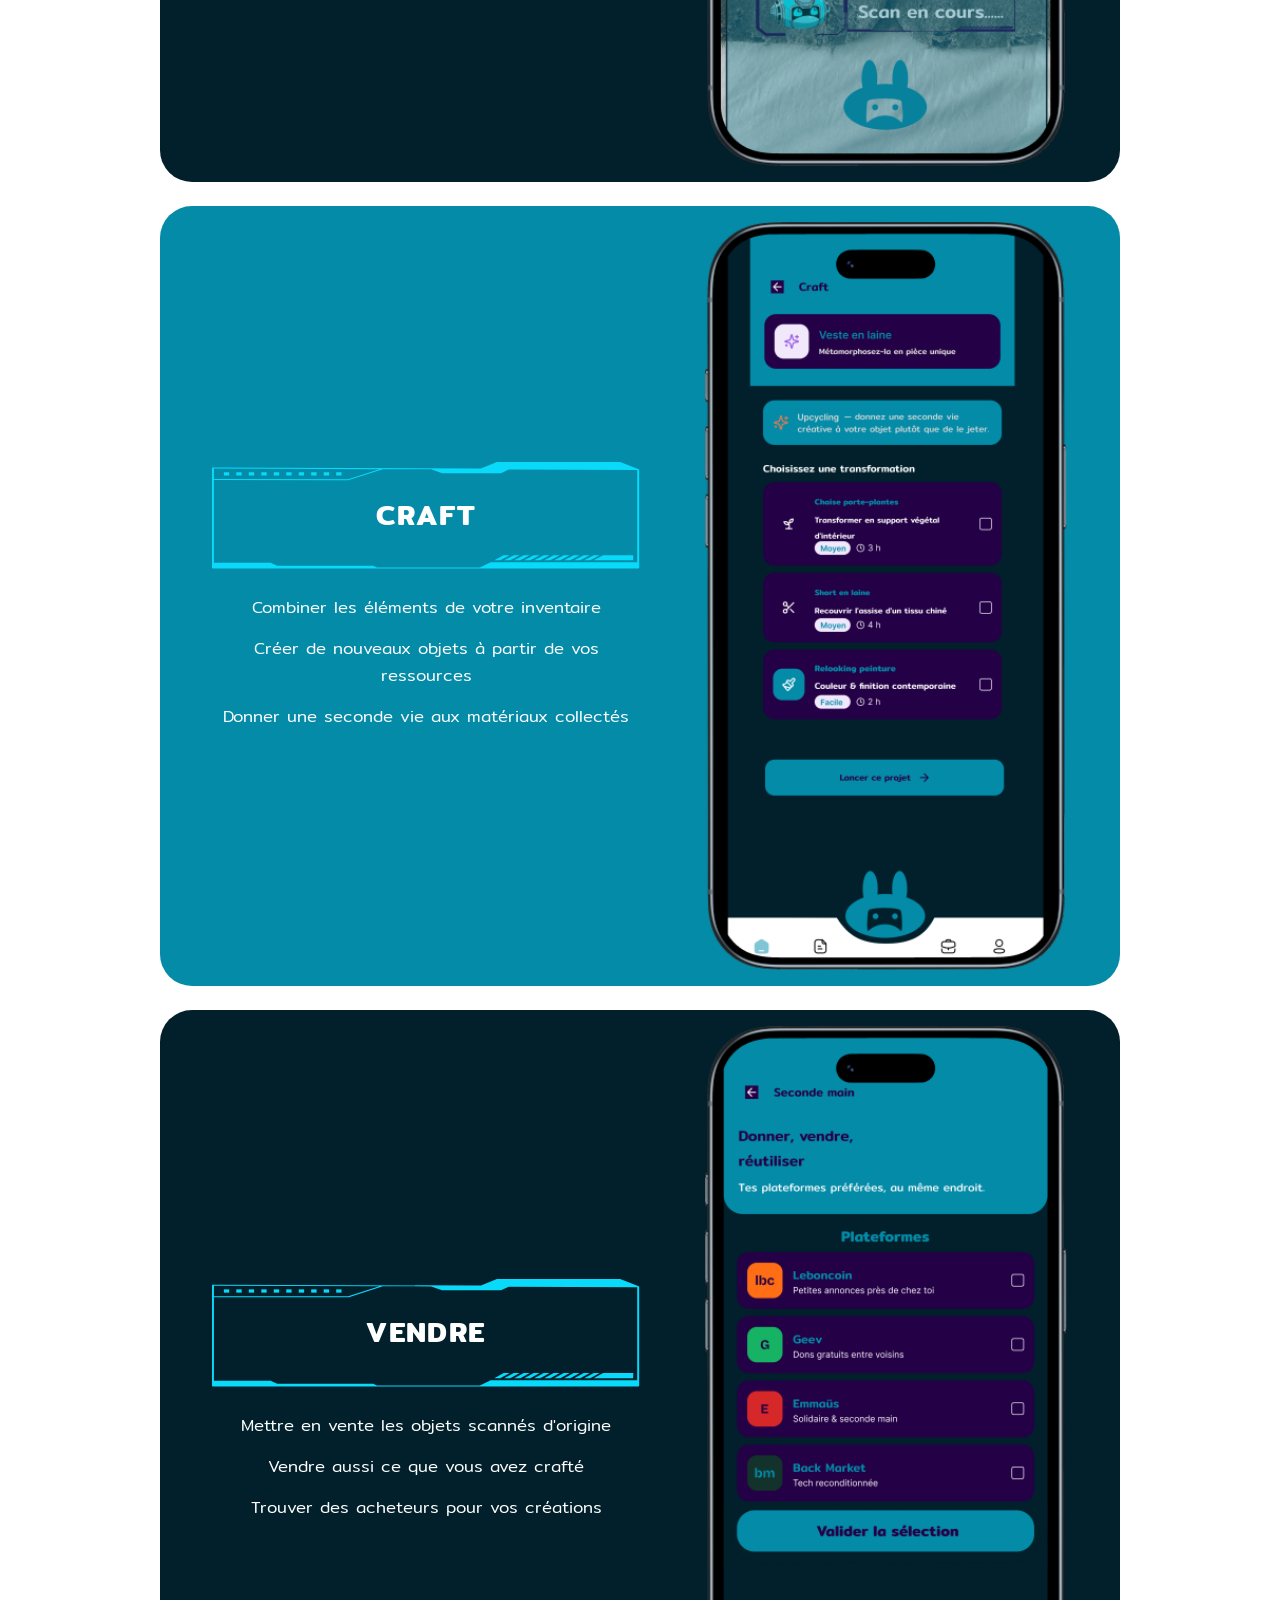
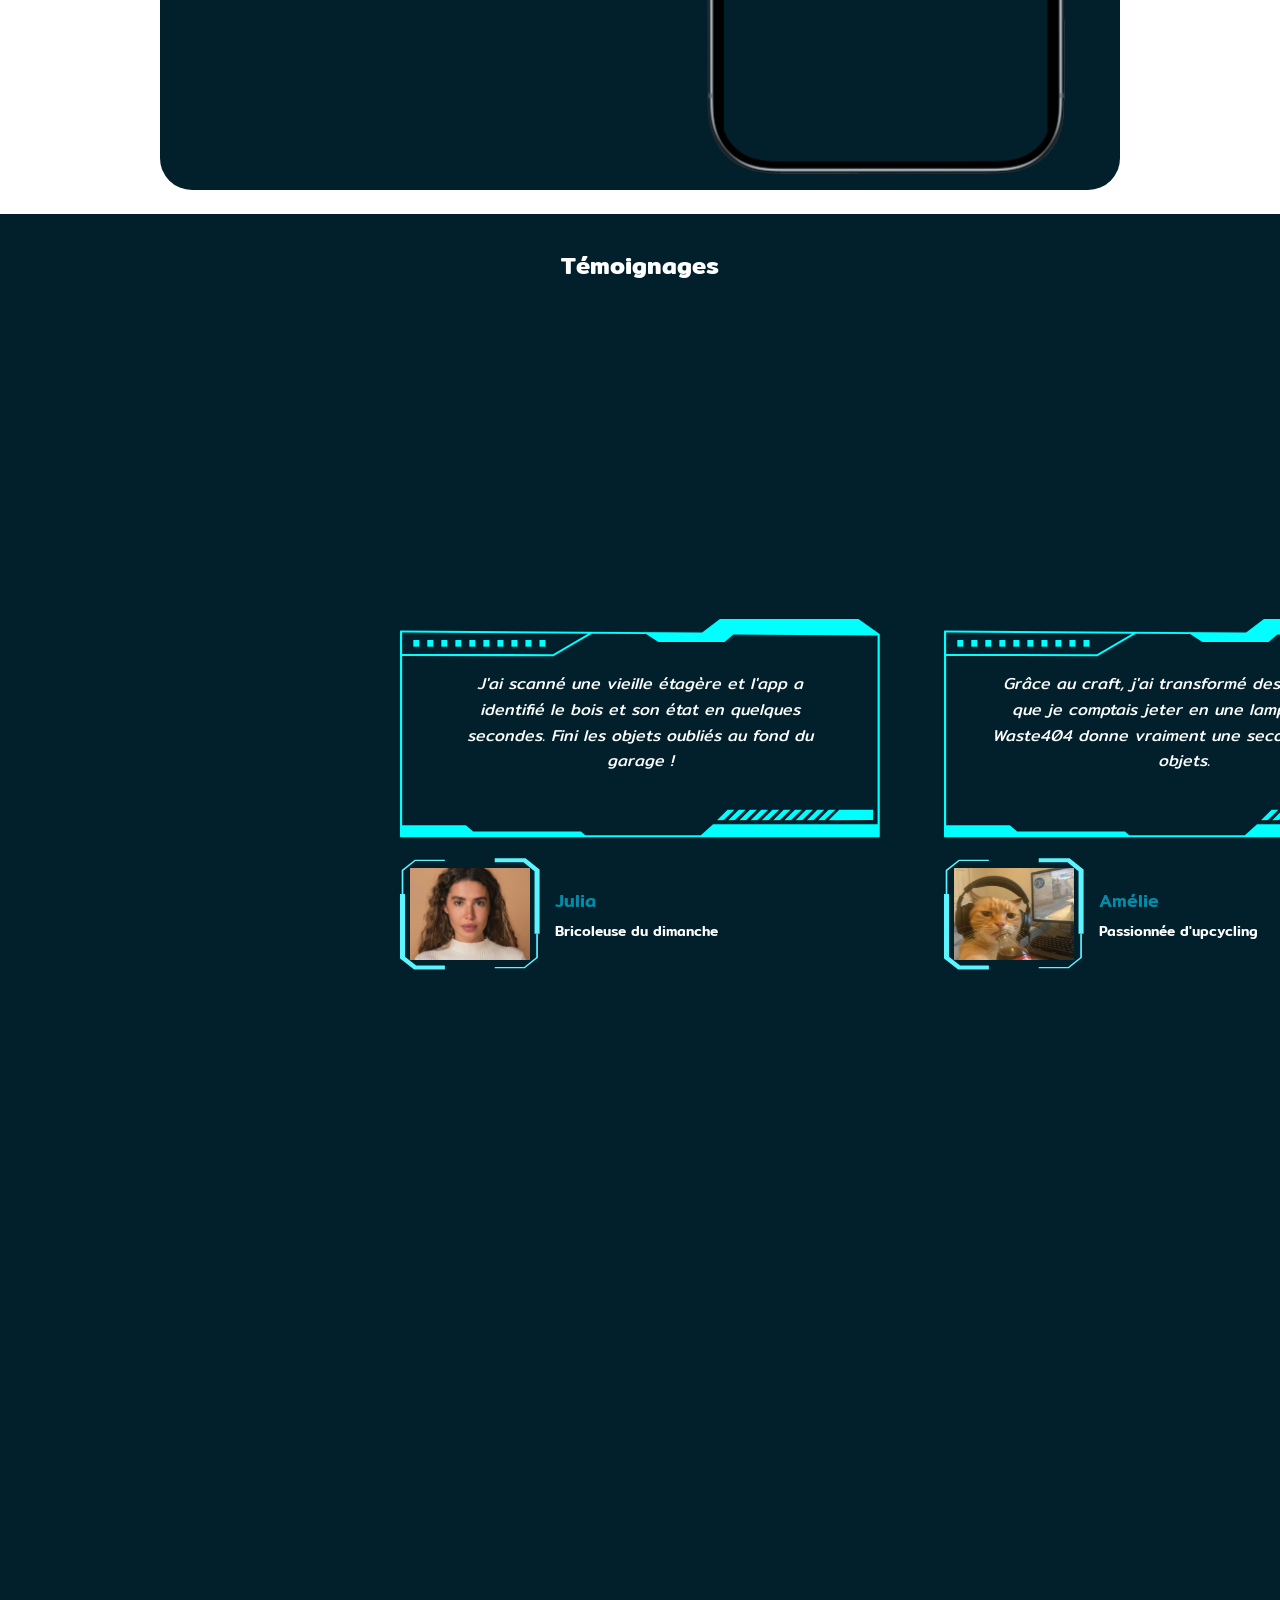
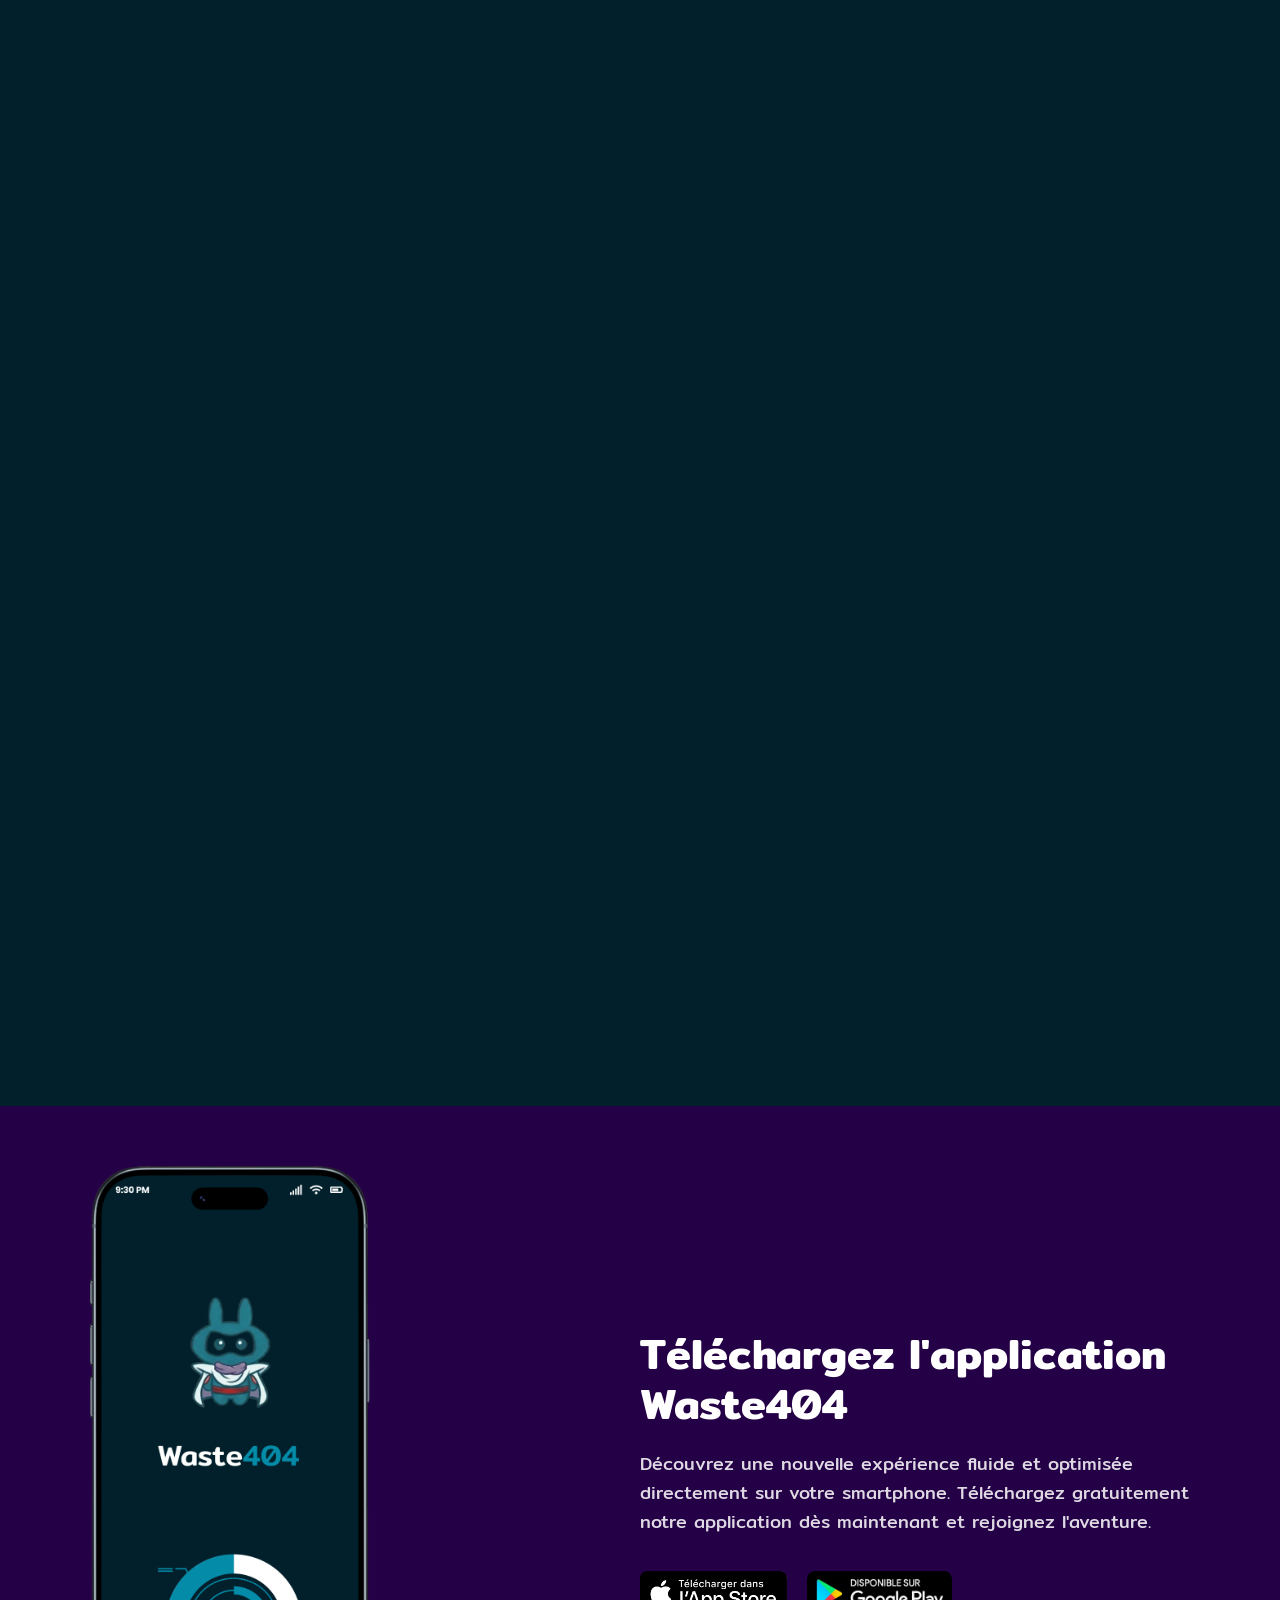
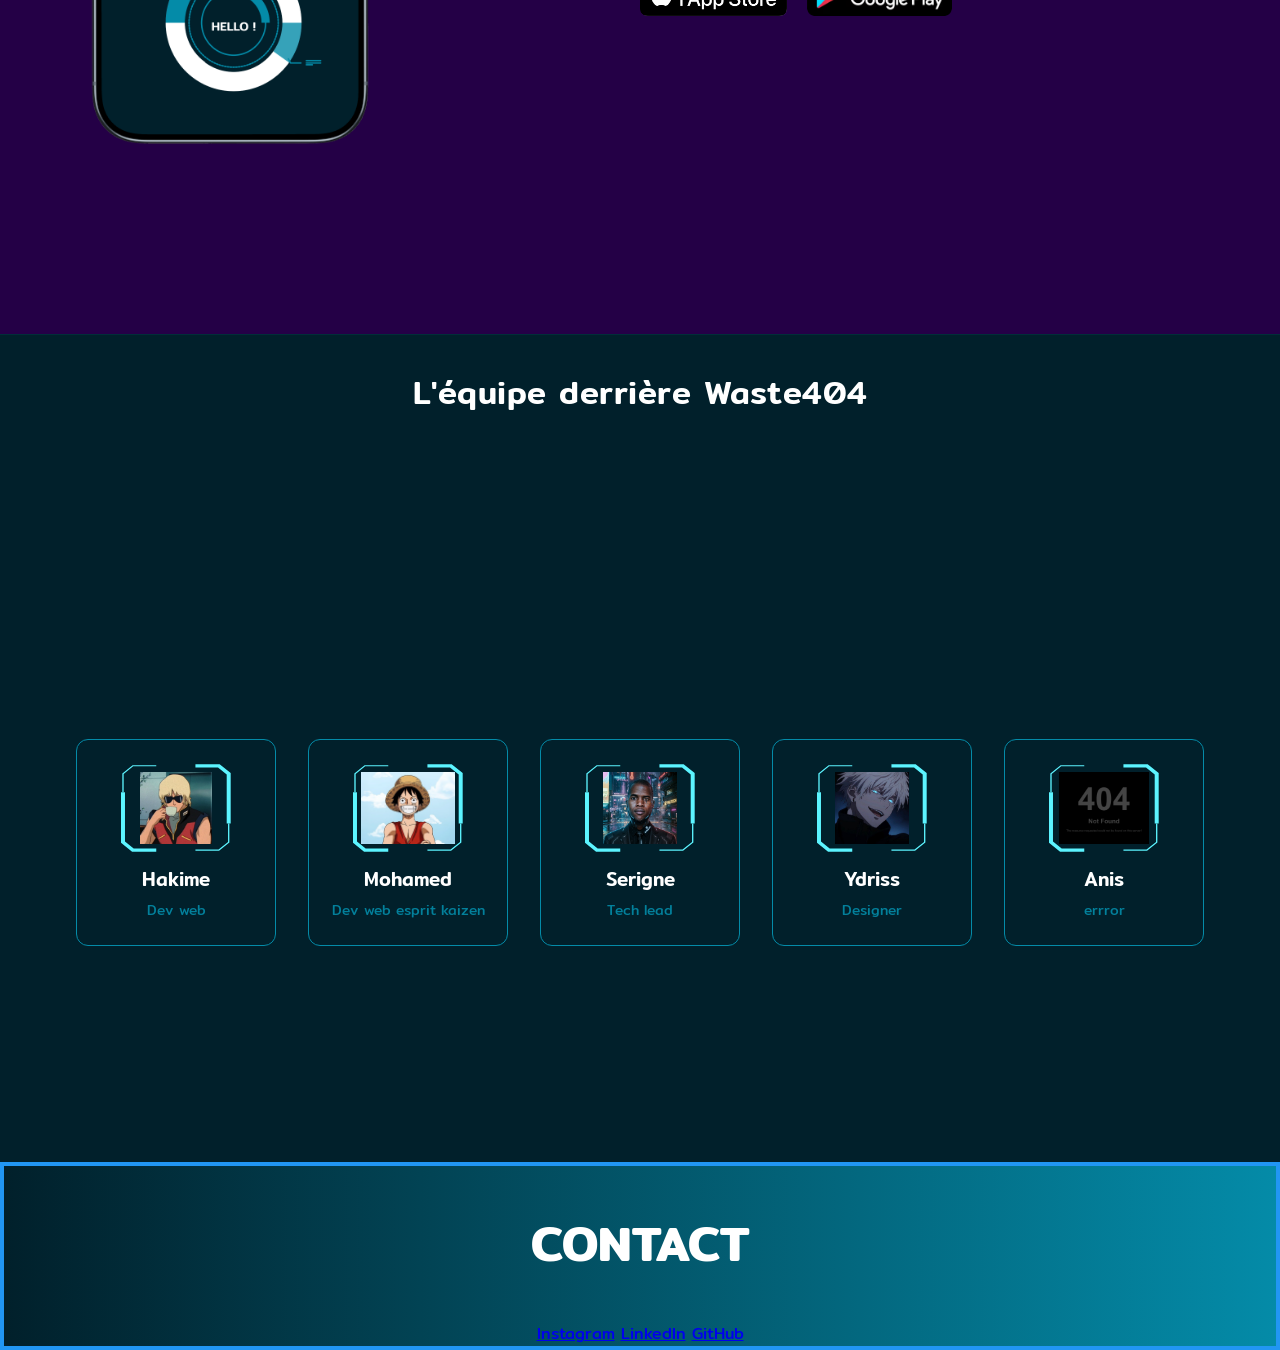
==== commit 3141fa5d: "upadte team" ====
--- a/index.html
+++ b/index.html
@@ -24,13 +24,13 @@
 
   <header id="accueil">
     <div class="hero">
-            <h1> RIEN NE SE PERD <br>TOUT SE SCAN
-      </h1>
-      <img src="asset/2.png">
-    <div>
-
-      <p></p>
-    </div>
+      <img class="hero-edison" src="asset/edison.png" alt="Edison">
+      <div class="hero-right">
+        <div class="hero-title">
+          <h1>RIEN NE SE PERD<br>TOUT SE SCAN</h1>
+        </div>
+        <img class="hero-bot" src="asset/2.png" alt="">
+      </div>
     </div>
   </header>
     <section id="Fonctionnalites" class="section fonctionnalites">
@@ -88,61 +88,56 @@
 </section>
  
     <section id="Temoignages">
-        <h1>
-            Témoignages
-        </h1>
-        <div class="container-global">
+      <div class="testimonials-scroll">
+        <div class="testimonials-sticky">
+          <h1>Témoignages</h1>
+          <div class="testimonials-track">
             <article>
-                
-                <p>
-                     C'est propre de fou. Je recommende de malade !
-                </p>
-                
-
-                <div class="image-container">
-                    <img class="avatar" src="asset/premium_photo-1689551671541-31a345ce6ae0.avif" alt="">
-                <div class="Deplacement">
-                <h4>
-                    Julien
-                </h4>
-                <h6>
-                    Portrait professionnel
-                </h6>
-                </div>
+                <div class="testimonial-text">
+                    <p>J'ai scanné une vieille étagère et l'app a identifié le bois et son état en quelques secondes. Fini les objets oubliés au fond du garage !</p>
+                </div>
+                <div class="testimonial-author">
+                    <div class="testimonial-photo">
+                        <img class="avatar" src="asset/premium_photo-1689551671541-31a345ce6ae0.avif" alt="Julien">
+                    </div>
+                    <div class="Deplacement">
+                        <h4>Julia</h4>
+                        <h6>Bricoleuse du dimanche</h6>
+                    </div>
                 </div>
             </article>
             <article>
-                
-                <p>
-                     Les photos de notre mariage sont magnifiques ! Clara a su saisir les émotions avec
-                    beaucoup de sensibilité. Chaque image raconte une histoire.
-                </p>
-                
-                <div class="image-container">
-                    <img class="avatar" src="asset/13088655163825555.jpg" alt="">
-                <div class="Deplacement">
-                <h4>
-                    Amélie
-                </h4>
-                <h6>
-                    Mariage
-                </h6>
-                </div>
+                <div class="testimonial-text">
+                    <p>Grâce au craft, j'ai transformé des matériaux que je comptais jeter en une lampe unique. Waste404 donne vraiment une seconde vie aux objets.</p>
+                </div>
+                <div class="testimonial-author">
+                    <div class="testimonial-photo">
+                        <img class="avatar" src="asset/13088655163825555.jpg" alt="Amélie">
+                    </div>
+                    <div class="Deplacement">
+                        <h4>Amélie</h4>
+                        <h6>Passionnée d'upcycling</h6>
+                    </div>
                 </div>
             </article>
-            <article class="article-tiers">
-            <p>Une expérience incroyable pour mon book de mode. Le studio est top et le résultat va au-delà de mes espérances.</p>
-            <div class="image-container">
-                <img class="avatar" src="asset/RequinCertif.png" alt="">
-                <div class="Deplacement">
-                    <h4>Lucas</h4>
-                    <h6>Book Mode</h6>
-                </div>
-            </div>
-        </article>
-            
-        </div>
-      </section>
+            <article>
+                <div class="testimonial-text">
+                    <p>J'ai revendu des objets scannés dont je ne me servais plus, puis une création craftée. Tout est fluide, de l'inventaire à la mise en vente.</p>
+                </div>
+                <div class="testimonial-author">
+                    <div class="testimonial-photo">
+                        <img class="avatar" src="asset/RequinCertif.png" alt="Lucas">
+                    </div>
+                    <div class="Deplacement">
+                        <h4>Lucas</h4>
+                        <h6>Vendeur occasionnel</h6>
+                    </div>
+                </div>
+            </article>
+          </div>
+        </div>
+      </div>
+    </section>
  
     <section id="download-section">
     <div class="download-container">
@@ -177,43 +172,43 @@
         <div class="team-grid">
 
             <div class="team-card">
-                <div class="avatar-wrapper">
-                    <img src="asset/87c9657e01e92c40a8dbd4ad7228b043_400x400.png" alt="Hakime" class="team-avatar">
+                <div class="testimonial-photo team-photo">
+                    <img src="asset/87c9657e01e92c40a8dbd4ad7228b043_400x400.png" alt="Hakime" class="avatar">
                 </div>
                 <h4>Hakime</h4>
-                <p class="team-role">ouai ouai</p>
-            </div>
-
-            <div class="team-card">
-                <div class="avatar-wrapper">
-                    <img src="asset/couvsiteluffy.jpeg" alt="Mohamed" class="team-avatar">
+                <p class="team-role">Dev web</p>
+            </div>
+
+            <div class="team-card">
+                <div class="testimonial-photo team-photo">
+                    <img src="asset/couvsiteluffy.png" alt="Mohamed" class="avatar">
                 </div>
                 <h4>Mohamed</h4>
-                <p class="team-role">ouai ouai</p>
-            </div>
-
-            <div class="team-card">
-                <div class="avatar-wrapper">
-                    <img src="asset/Gemini_Generated_Image_l7ln7l7ln7l7ln7l.png" alt="Serigne" class="team-avatar">
+                <p class="team-role">Dev web esprit kaizen</p>
+            </div>
+
+            <div class="team-card">
+                <div class="testimonial-photo team-photo">
+                    <img src="asset/Gemini_Generated_Image_l7ln7l7ln7l7ln7l.png" alt="Serigne" class="avatar">
                 </div>
                 <h4>Serigne</h4>
-                <p class="team-role">ouai ouai</p>
-            </div>
-
-            <div class="team-card">
-                <div class="avatar-wrapper">
-                    <img src="asset/5418462046432047.jpg" alt="Ydriss" class="team-avatar">
+                <p class="team-role">Tech lead</p>
+            </div>
+
+            <div class="team-card">
+                <div class="testimonial-photo team-photo">
+                    <img src="asset/5418462046432047.jpg" alt="Ydriss" class="avatar">
                 </div>
                 <h4>Ydriss</h4>
-                <p class="team-role">ouai ouai</p>
-            </div>
-
-            <div class="team-card">
-                <div class="avatar-wrapper">
-                    <img src="asset/Error_404.webp" alt="Anis" class="team-avatar">
+                <p class="team-role">Designer</p>
+            </div>
+
+            <div class="team-card">
+                <div class="testimonial-photo team-photo">
+                    <img src="asset/Error_404.png" alt="Anis" class="avatar">
                 </div>
                 <h4>Anis</h4>
-                <p class="team-role">ouai ouai</p>
+                <p class="team-role">errror</p>
             </div>
             
         </div>
--- a/index.css
+++ b/index.css
@@ -4,7 +4,7 @@
   height: 100%;
   width: 100%;
   scroll-behavior: smooth;
-  scroll-padding-top: 90px;
+  scroll-padding-top: var(--nav-height);
 }
 
 body{
@@ -20,6 +20,11 @@
   --bleu-nuit: #01202B;
   --blanc: #FFF;
   --cyan-neon: #00E5FF;
+  --hero-box: #09DAFA;
+  --nav-height: 72px;
+  --section-height: calc(100vh - var(--nav-height));
+  --section-title-margin-top: 32px;
+  --section-title-margin-bottom: 32px;
 }
 
 /* NAVBAR */
@@ -27,7 +32,7 @@
   position: sticky;
   top: 0;
   z-index: 1000;
-  height: 72px;
+  height: var(--nav-height);
   background: rgba(1, 32, 43, 0.88);
   backdrop-filter: blur(14px);
   -webkit-backdrop-filter: blur(14px);
@@ -61,7 +66,7 @@
 .nav-actions {
   display: flex;
   align-items: center;
-  gap: 12px;
+  gap: 28px;
   margin-left: auto;
 }
 
@@ -73,7 +78,9 @@
 }
 
 .nav-link:hover {
-  opacity: 0.8;
+  text-decoration: underline;
+  text-underline-offset: 4px;
+  text-decoration-color: var(--cyan-neon);
 }
 
 .nav-cta {
@@ -100,35 +107,67 @@
  
 /* HEADER */
 header {
-  
    background-image: url('asset/Egg_Head_Anime_Infobox.webp');
    background-repeat: no-repeat;
    background-size: cover;
    background-position: center;
-   
-
-   height: 100vh;
-
-}
-header img{
-    width: 20vw;
-    margin-right: 10vh;
-
+   height: var(--section-height);
 }
 
 .hero {
-
-  
-  display: flex;
-   flex-direction: row;
-    align-items: center;
-    justify-content: flex-end;
-    padding-top: 15vh;
-}
- 
-.hero h1 {
-  font-size: 4rem;
-  text-transform: uppercase;
+  position: relative;
+  height: 100%;
+  display: flex;
+  align-items: center;
+  justify-content: center;
+  width: 100%;
+  box-sizing: border-box;
+}
+
+.hero-edison {
+  position: absolute;
+  bottom: 8vh;
+  left: 5vw;
+  width: 22vw;
+  max-width: 380px;
+  height: auto;
+  object-fit: contain;
+  z-index: 2;
+}
+
+.hero-right {
+  display: flex;
+  flex-direction: row;
+  align-items: flex-start;
+  justify-content: center;
+  gap: 4vw;
+}
+
+.hero-bot {
+  width: 20vw;
+  max-width: 320px;
+  height: auto;
+  object-fit: contain;
+}
+
+.hero-title {
+  background: url('Bloc-Phrase-Header.png') no-repeat center / contain;
+  display: inline-flex;
+  align-items: center;
+  justify-content: center;
+  width: min(720px, 90%);
+  aspect-ratio: 746 / 234;
+  padding: 24px 80px;
+  box-sizing: border-box;
+}
+
+.hero-title h1 {
+  margin: 0;
+  font-size: clamp(2rem, 4vw, 4rem);
+  text-transform: uppercase;
+  text-align: center;
+  line-height: 1.15;
+  color: var(--blanc);
 }
  
 .hero p {
@@ -139,7 +178,7 @@
  
  
 .section {
-  min-height: 100vh;
+  min-height: var(--section-height);
   display: flex;
   justify-content: center;
   align-items: center;
@@ -161,7 +200,7 @@
 /*Contexte*/
 
 #Contexte{
-  height: 100vh;
+  height: var(--section-height);
   background-color: var(--bleu-nuit);
 }
 
@@ -191,6 +230,18 @@
   font-size: medium;
  }
  
+.fonctionnalites .conteneur > h1,
+#Temoignages h1,
+#team-title {
+  margin-top: var(--section-title-margin-top);
+  margin-bottom: var(--section-title-margin-bottom);
+}
+
+.fonctionnalites .conteneur > h1 {
+  text-align: center;
+  color: var(--bleu-nuit);
+}
+
 /* Fonctionnalités */
 
 .contexte {
@@ -210,13 +261,13 @@
   display: flex;
   flex-direction: column;
   position: relative;
-  height: 100vh;
+  height: var(--section-height);
 }
 
 
 .fonctionnalites .sticky-feature {
   position: sticky;
-  height: 80vh;
+  height: calc(var(--section-height) - 48px);
   display: flex;
   align-items: center;
   justify-content: space-around;
@@ -224,7 +275,7 @@
   box-sizing: border-box;
   width: 75vw;
   border-radius: 32px;
-  top: 10vh;
+  top: calc(var(--nav-height) + 12px);
   margin: 24px;
 }
 
@@ -247,12 +298,14 @@
 }
 
 .fonctionnalites .feature-title {
-  background: url('Bloc-Phrase-Header.png') no-repeat center / contain;
+  background: url('asset/ui-Box.svg') no-repeat center / 100% 100%;
   width: 100%;
-  aspect-ratio: 746 / 234;
-  display: flex;
-  align-items: center;
-  justify-content: center;
+  aspect-ratio: 225 / 57;
+  display: flex;
+  align-items: center;
+  justify-content: center;
+  padding: 12px 32px 16px;
+  box-sizing: border-box;
   margin-bottom: 8px;
 }
 
@@ -295,62 +348,110 @@
  
 
 /* Temoignagnes */
-#Temoignages h1 {
-  text-align: center;
-  color: var(--blanc);
-  margin: 0px;
-}
-
 #Temoignages {
   background-color: var(--bleu-nuit);
 }
-.container-global {
-  display: flex; 
-  flex-wrap: wrap;
-  justify-content: center; 
-  gap: 4%; 
-  max-width: 1200px;
-  margin: auto;
-  width: 100%;
-  height: 100vh;
-}
-
-.container-global article {
-  width: 48%; 
-  box-sizing: border-box; 
-  background-color: var(--Dark-Amethyst);
-  padding: 30px;
-  border-radius: 12px;
-  box-shadow: 0 4px 12px rgba(0, 0, 0, 0.05);
+
+.testimonials-scroll {
+  position: relative;
+}
+
+.testimonials-sticky {
+  position: sticky;
+  top: var(--nav-height);
+  height: var(--section-height);
+  display: flex;
+  flex-direction: column;
+  align-items: stretch;
+  justify-content: space-between;
+  padding: 0 0 var(--nav-height);
+  overflow: hidden;
+  box-sizing: border-box;
+}
+
+#Temoignages h1 {
+  text-align: center;
+  color: var(--blanc);
+  flex-shrink: 0;
+}
+
+.testimonials-track {
+  --card-width: min(70vw, 480px);
+  display: flex;
+  flex-wrap: nowrap;
+  gap: 5vw;
+  padding-left: calc((100vw - var(--card-width)) / 2);
+  padding-right: calc((100vw - var(--card-width)) / 2);
+  width: max-content;
+  align-self: flex-start;
+  will-change: transform;
+}
+
+.testimonials-track article {
+  width: var(--card-width);
+  flex-shrink: 0;
+  box-sizing: border-box;
   display: flex;
   flex-direction: column;
   justify-content: space-between;
-}
-
-/* troisieme article */
-.container-global article.article-tiers {
-  width: 48%; 
-  margin: 30px;
-}
-
-.container-global article p {
+  gap: 20px;
+}
+
+.testimonial-text {
+  background: url('asset/ui/texte.svg') no-repeat center / 100% 100%;
+  width: 100%;
+  aspect-ratio: 429 / 196;
+  display: flex;
+  align-items: center;
+  justify-content: center;
+  padding: 36px 44px 48px;
+  box-sizing: border-box;
+}
+
+.testimonial-text p {
+  margin: 0;
   font-style: italic;
   line-height: 1.6;
   color: var(--blanc);
-  margin-bottom: 25px;
-}
-
-.image-container {
+  text-align: center;
+}
+
+.testimonial-author {
   display: flex;
   align-items: center;
   gap: 15px;
 }
 
-.avatar {
-  width: 65px;
-  height: 65px;
-  border-radius: 50%;
+.testimonial-photo {
+  position: relative;
+  width: 140px;
+  height: 112px;
+  flex-shrink: 0;
+  overflow: hidden;
+}
+
+.testimonial-photo > img {
+  position: absolute;
+  top: 10px;
+  left: 10px;
+  width: calc(100% - 20px);
+  height: calc(100% - 20px);
+  max-width: calc(100% - 20px);
+  max-height: calc(100% - 20px);
   object-fit: cover;
+  object-position: center;
+  display: block;
+  border-radius: 0;
+  z-index: 0;
+}
+
+.testimonial-photo::after {
+  content: '';
+  position: absolute;
+  inset: 0;
+  background: url('asset/ui/photo.svg') no-repeat center / 100% 100%;
+  pointer-events: none;
+  z-index: 1;
 }
 
 .Deplacement h4 {
@@ -371,7 +472,8 @@
     background: var(--Dark-Amethyst);
     color: var(--blanc);
     padding: 60px 20px;
-    height: 90vh;
+    height: var(--section-height);
+    box-sizing: border-box;
 }
 
 .download-container {
@@ -445,20 +547,31 @@
 
 #team-section {
     background-color: var(--bleu-nuit); 
-    padding: 60px 20px;
+    padding: 0 20px;
     color: var(--blanc);
-    border-top: 1px solid rgba(0, 164, 180, 0.1); 
+    border-top: 1px solid rgba(0, 164, 180, 0.1);
+    height: var(--section-height);
+    box-sizing: border-box;
+    display: flex;
+    align-items: stretch;
+    overflow-x: hidden;
 }
 
 .team-container {
-    max-width: 900px;
+    max-width: 1200px;
+    width: 100%;
     margin: auto;
     text-align: center;
+    padding: 0 0 var(--nav-height);
+    box-sizing: border-box;
+    display: flex;
+    height: 100%;
+    flex-direction: column;
+    justify-content: space-between;
 }
 
 #team-title {
     font-size: 32px; 
-    margin-bottom: 40px;
     letter-spacing: 0.5px;
     position: relative;
 }
@@ -467,17 +580,21 @@
 .team-grid {
     display: flex;
     justify-content: center;
-    gap: 40px;
-    flex-wrap: wrap; 
+    gap: 32px;
+    flex-wrap: wrap;
+    width: 100%;
+    padding-bottom: calc(var(--nav-height) * 2);
 }
 
 
 .team-card {
     background: var(--bleu-nuit);
     border: 1px solid var(--bleu-sarcelle);
-    padding: 30px 20px;
+    padding: 24px 16px;
     border-radius: 12px;
-    width: 220px;
+    width: 200px;
+    box-sizing: border-box;
+    overflow: hidden;
     transition: transform 0.3s ease, box-shadow 0.3s ease;
 }
 
@@ -488,19 +605,20 @@
 }
 
 
-.avatar-wrapper {
-    width: 110px;
-    height: 110px;
-    margin: auto;
-    border-radius: 50%;
-    overflow: hidden;
-    border: 3px solid var(--bleu-sarcelle); 
-}
-
-.team-avatar {
-    width: 100%;
-    height: 100%;
-    object-fit: cover; 
+.team-photo {
+  width: 110px;
+  height: 88px;
+  margin: 0 auto 12px;
+}
+
+.team-photo > img {
+  inset: 8px;
+  width: calc(100% - 16px);
+  height: calc(100% - 16px);
+  max-width: calc(100% - 16px);
+  max-height: calc(100% - 16px);
+  object-fit: contain;
+  object-position: center top;
 }
 
 .team-card h4 {
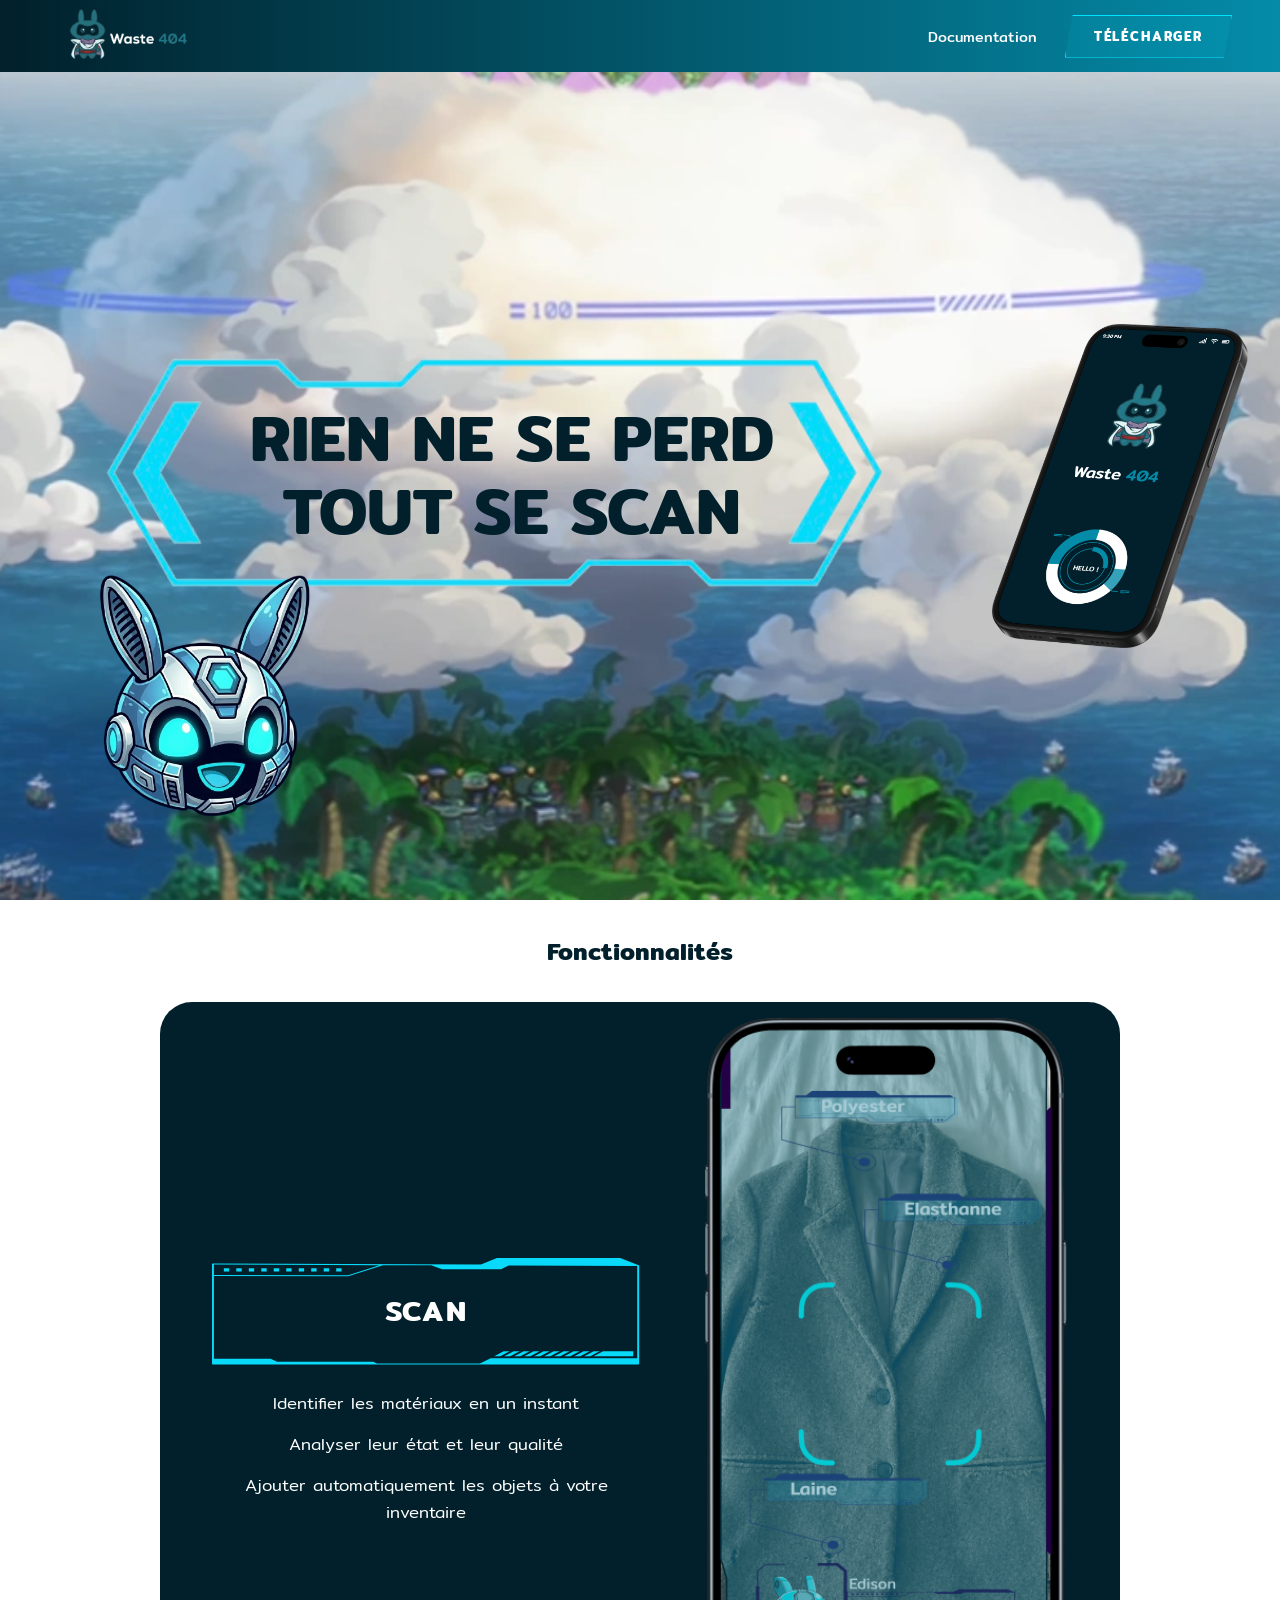
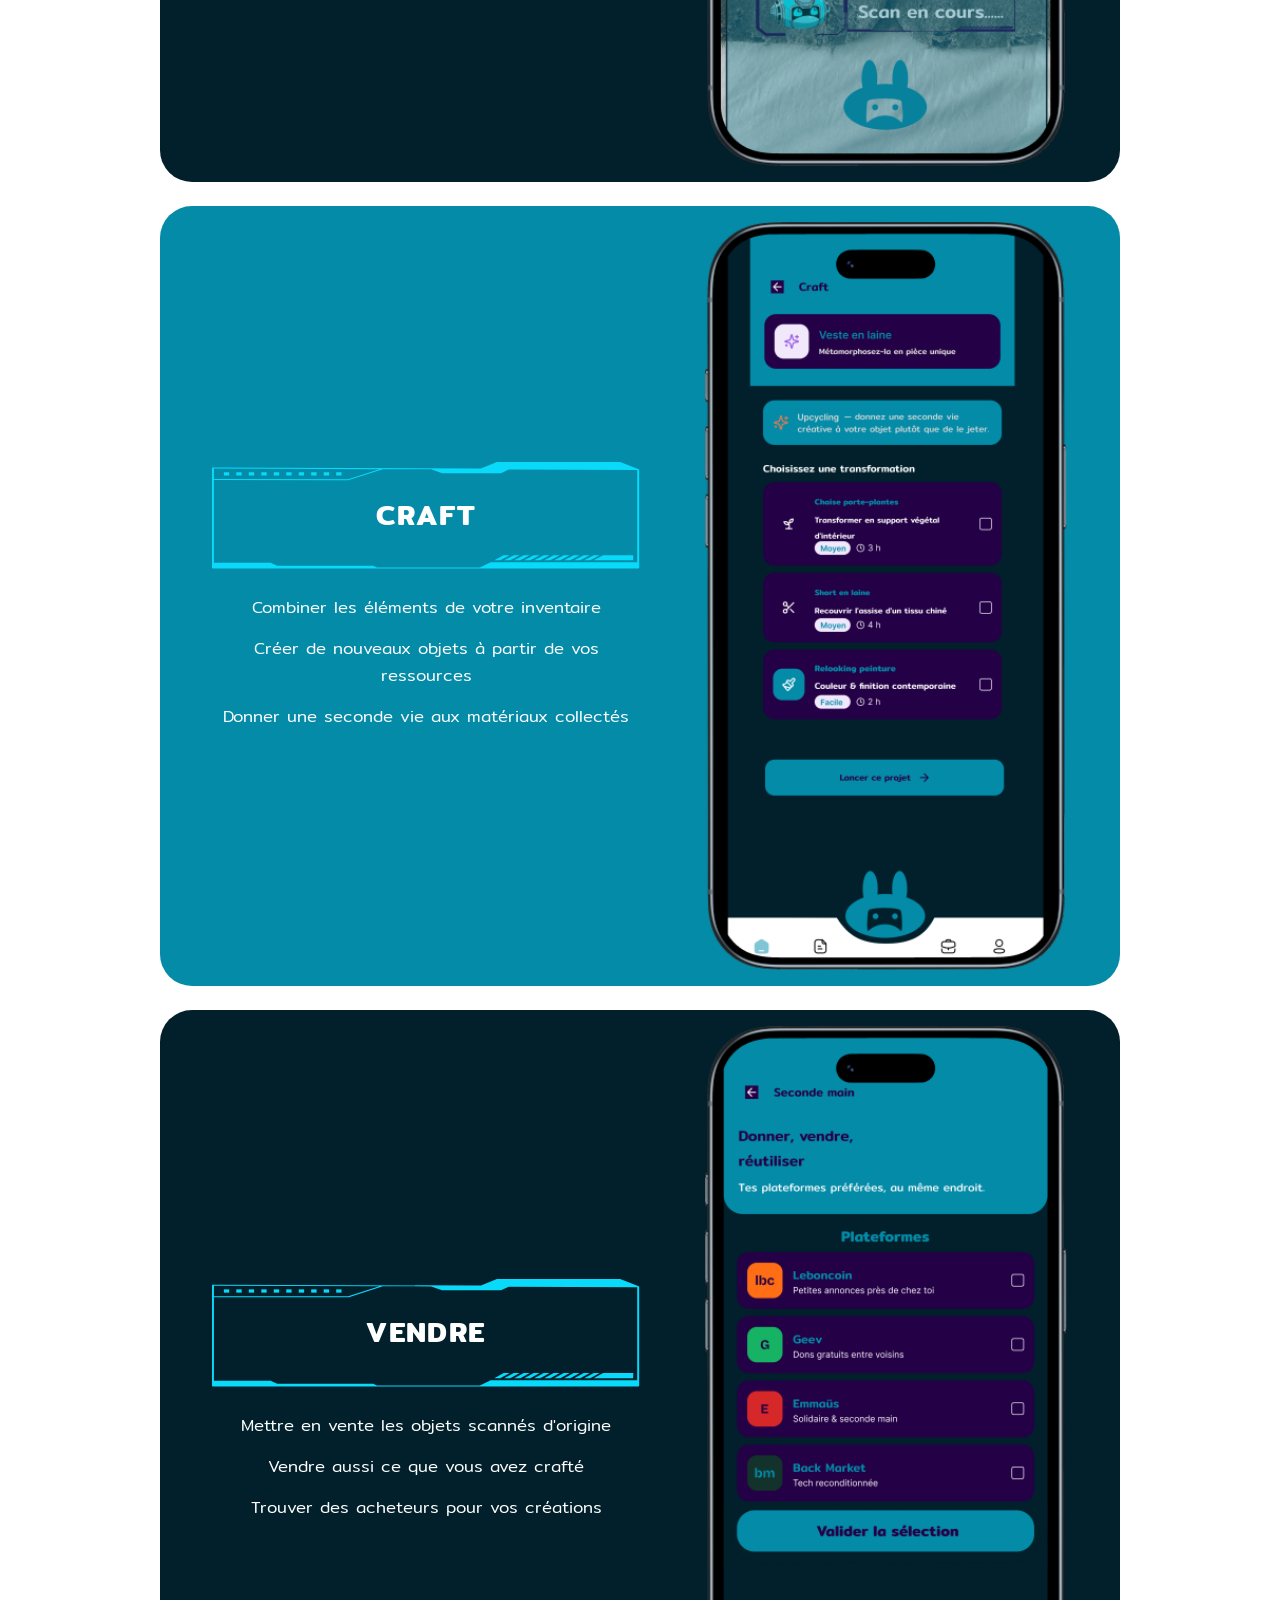
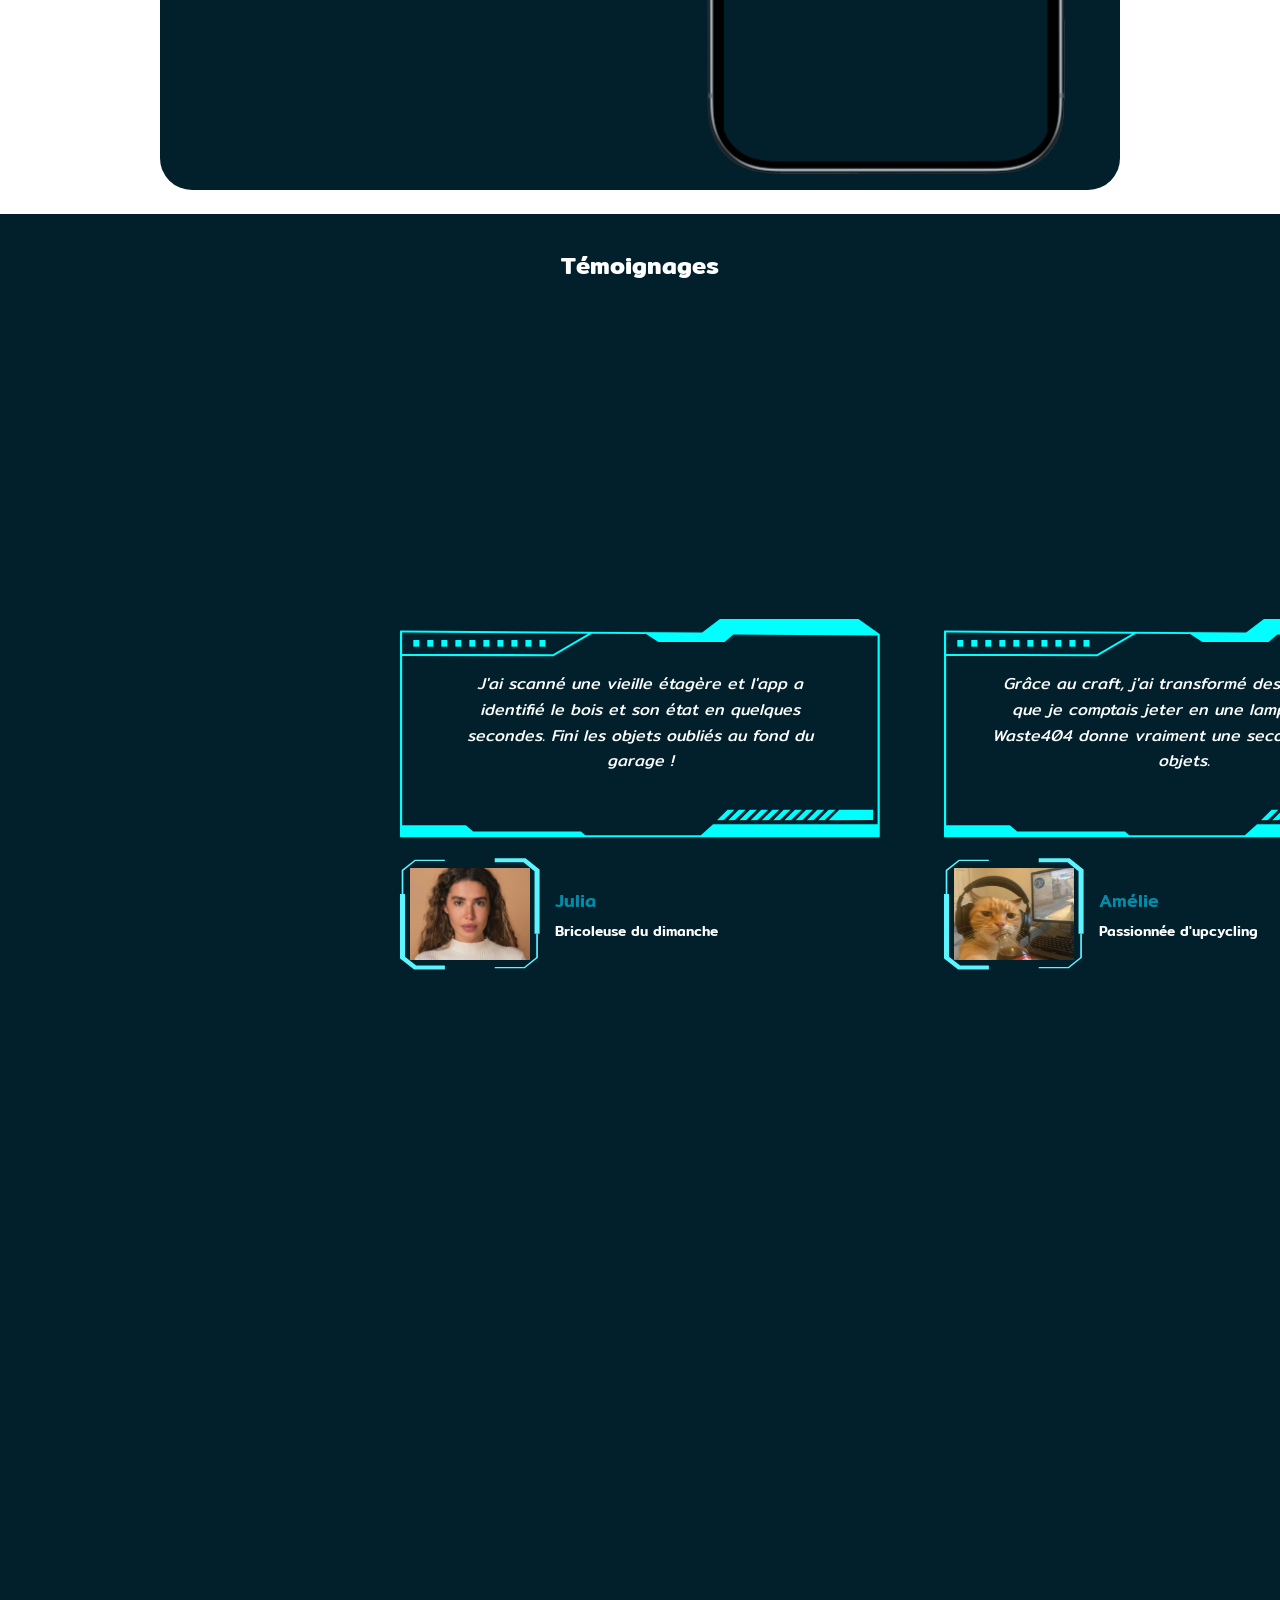
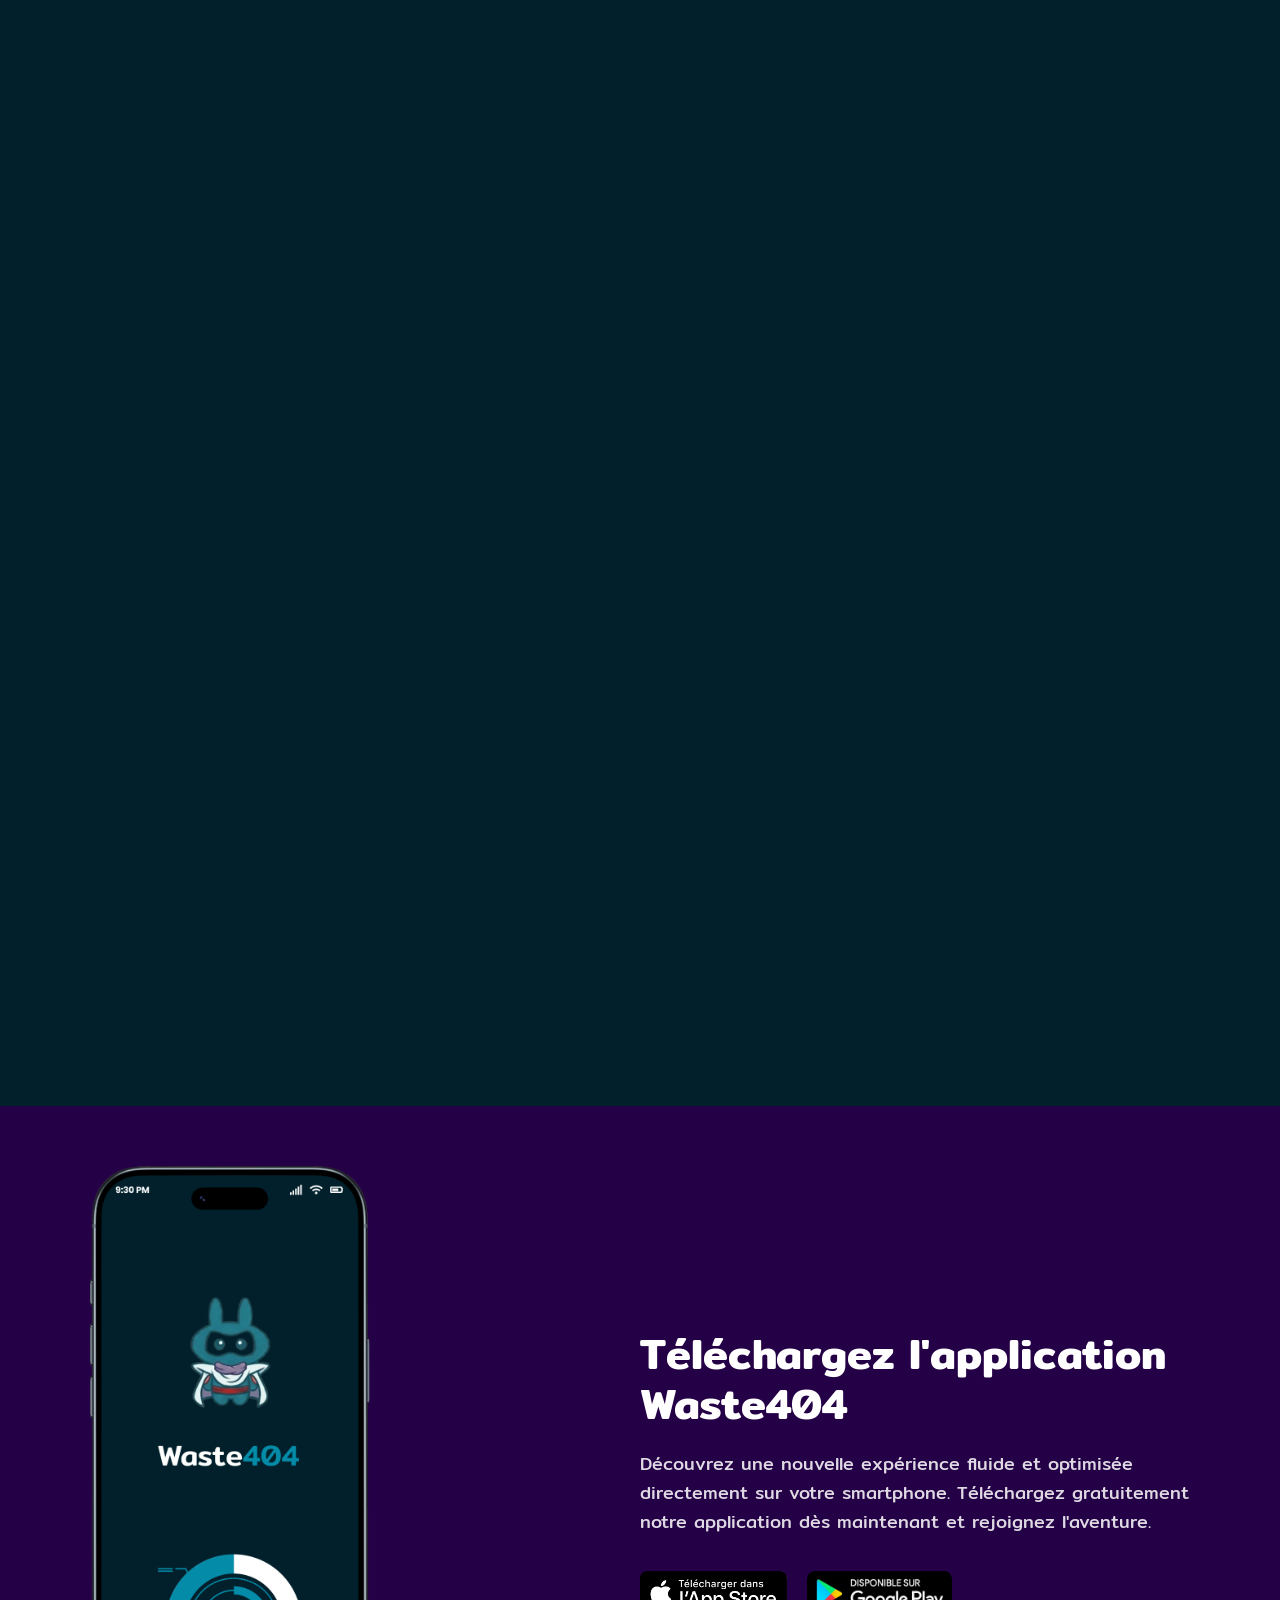
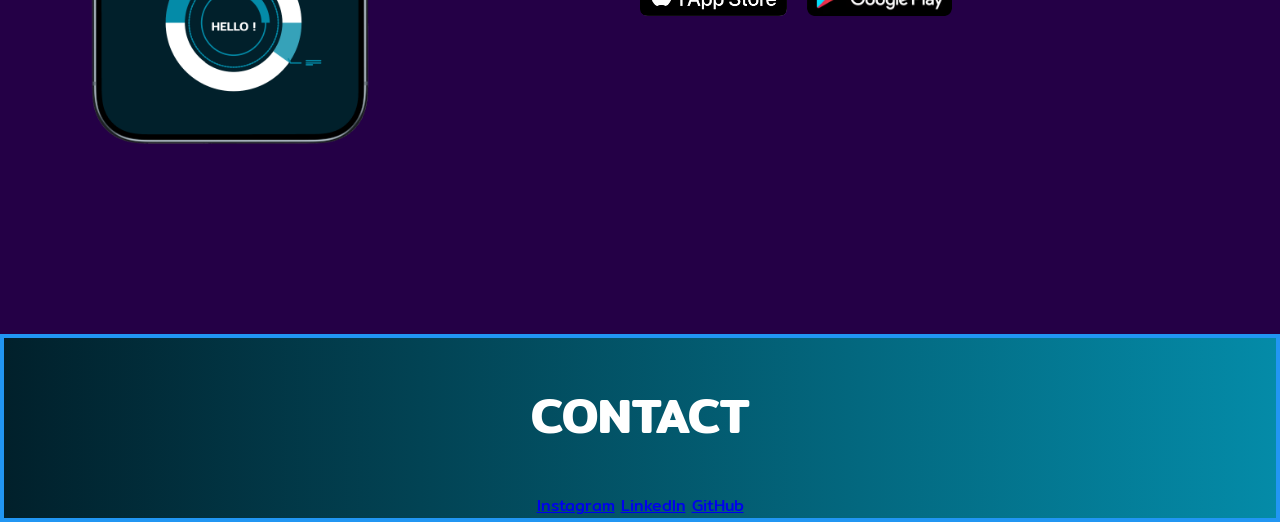
==== commit 0992323d: "uniformisation index et doc section 100vh et titre mitr" ====
--- a/index.html
+++ b/index.html
@@ -165,56 +165,6 @@
 </section>
 
 
-<section id="team-section">
-    <div class="team-container">
-        <h3 id="team-title">L'équipe derrière Waste404</h3>
-        
-        <div class="team-grid">
-
-            <div class="team-card">
-                <div class="testimonial-photo team-photo">
-                    <img src="asset/87c9657e01e92c40a8dbd4ad7228b043_400x400.png" alt="Hakime" class="avatar">
-                </div>
-                <h4>Hakime</h4>
-                <p class="team-role">Dev web</p>
-            </div>
-
-            <div class="team-card">
-                <div class="testimonial-photo team-photo">
-                    <img src="asset/couvsiteluffy.png" alt="Mohamed" class="avatar">
-                </div>
-                <h4>Mohamed</h4>
-                <p class="team-role">Dev web esprit kaizen</p>
-            </div>
-
-            <div class="team-card">
-                <div class="testimonial-photo team-photo">
-                    <img src="asset/Gemini_Generated_Image_l7ln7l7ln7l7ln7l.png" alt="Serigne" class="avatar">
-                </div>
-                <h4>Serigne</h4>
-                <p class="team-role">Tech lead</p>
-            </div>
-
-            <div class="team-card">
-                <div class="testimonial-photo team-photo">
-                    <img src="asset/5418462046432047.jpg" alt="Ydriss" class="avatar">
-                </div>
-                <h4>Ydriss</h4>
-                <p class="team-role">Designer</p>
-            </div>
-
-            <div class="team-card">
-                <div class="testimonial-photo team-photo">
-                    <img src="asset/Error_404.png" alt="Anis" class="avatar">
-                </div>
-                <h4>Anis</h4>
-                <p class="team-role">errror</p>
-            </div>
-            
-        </div>
-    </div>
-</section>
- 
   
   <footer>
     <div class="footer-content">
--- a/index.css
+++ b/index.css
@@ -33,11 +33,7 @@
   top: 0;
   z-index: 1000;
   height: var(--nav-height);
-  background: rgba(1, 32, 43, 0.88);
-  backdrop-filter: blur(14px);
-  -webkit-backdrop-filter: blur(14px);
-  border-bottom: 1px solid rgba(0, 229, 255, 0.25);
-  box-shadow: 0 4px 24px rgba(0, 0, 0, 0.35), 0 1px 0 rgba(0, 229, 255, 0.08);
+  background: linear-gradient(to right, var(--bleu-nuit), var(--bleu-sarcelle));
   display: flex;
   justify-content: space-between;
   align-items: center;
@@ -140,7 +136,6 @@
   flex-direction: row;
   align-items: flex-start;
   justify-content: center;
-  gap: 4vw;
 }
 
 .hero-bot {
@@ -155,19 +150,19 @@
   display: inline-flex;
   align-items: center;
   justify-content: center;
-  width: min(720px, 90%);
+  width: min(960px, 92vw);
   aspect-ratio: 746 / 234;
-  padding: 24px 80px;
+  padding: 28px 96px;
   box-sizing: border-box;
 }
 
 .hero-title h1 {
   margin: 0;
-  font-size: clamp(2rem, 4vw, 4rem);
+  font-size: clamp(2.25rem, 5vw, 4.75rem);
   text-transform: uppercase;
   text-align: center;
   line-height: 1.15;
-  color: var(--blanc);
+  color: var(--bleu-nuit);
 }
  
 .hero p {
@@ -231,8 +226,7 @@
  }
  
 .fonctionnalites .conteneur > h1,
-#Temoignages h1,
-#team-title {
+#Temoignages h1 {
   margin-top: var(--section-title-margin-top);
   margin-bottom: var(--section-title-margin-bottom);
 }
@@ -541,100 +535,6 @@
     border-radius: 7px;
 }
 
-
-
-/* Section Équipe */
-
-#team-section {
-    background-color: var(--bleu-nuit); 
-    padding: 0 20px;
-    color: var(--blanc);
-    border-top: 1px solid rgba(0, 164, 180, 0.1);
-    height: var(--section-height);
-    box-sizing: border-box;
-    display: flex;
-    align-items: stretch;
-    overflow-x: hidden;
-}
-
-.team-container {
-    max-width: 1200px;
-    width: 100%;
-    margin: auto;
-    text-align: center;
-    padding: 0 0 var(--nav-height);
-    box-sizing: border-box;
-    display: flex;
-    height: 100%;
-    flex-direction: column;
-    justify-content: space-between;
-}
-
-#team-title {
-    font-size: 32px; 
-    letter-spacing: 0.5px;
-    position: relative;
-}
-
-
-.team-grid {
-    display: flex;
-    justify-content: center;
-    gap: 32px;
-    flex-wrap: wrap;
-    width: 100%;
-    padding-bottom: calc(var(--nav-height) * 2);
-}
-
-
-.team-card {
-    background: var(--bleu-nuit);
-    border: 1px solid var(--bleu-sarcelle);
-    padding: 24px 16px;
-    border-radius: 12px;
-    width: 200px;
-    box-sizing: border-box;
-    overflow: hidden;
-    transition: transform 0.3s ease, box-shadow 0.3s ease;
-}
-
-.team-card:hover {
-    transform: translateY(-30px);
-    box-shadow: 0 10px 20px var(--bleu-sarcelle); 
-    border-color: var(--Dark-Amethyst);
-}
-
-
-.team-photo {
-  width: 110px;
-  height: 88px;
-  margin: 0 auto 12px;
-}
-
-.team-photo > img {
-  inset: 8px;
-  width: calc(100% - 16px);
-  height: calc(100% - 16px);
-  max-width: calc(100% - 16px);
-  max-height: calc(100% - 16px);
-  object-fit: contain;
-  object-position: center top;
-}
-
-.team-card h4 {
-    font-size: 19px; 
-    margin: 10px 0 5px 0;
-}
-
-.team-role {
-    font-size: 14px; 
-    color: var(--bleu-sarcelle); 
-    opacity: 0.9;
-    margin: 0;
-}
- 
- 
-
  
 /* FOOTER */
  
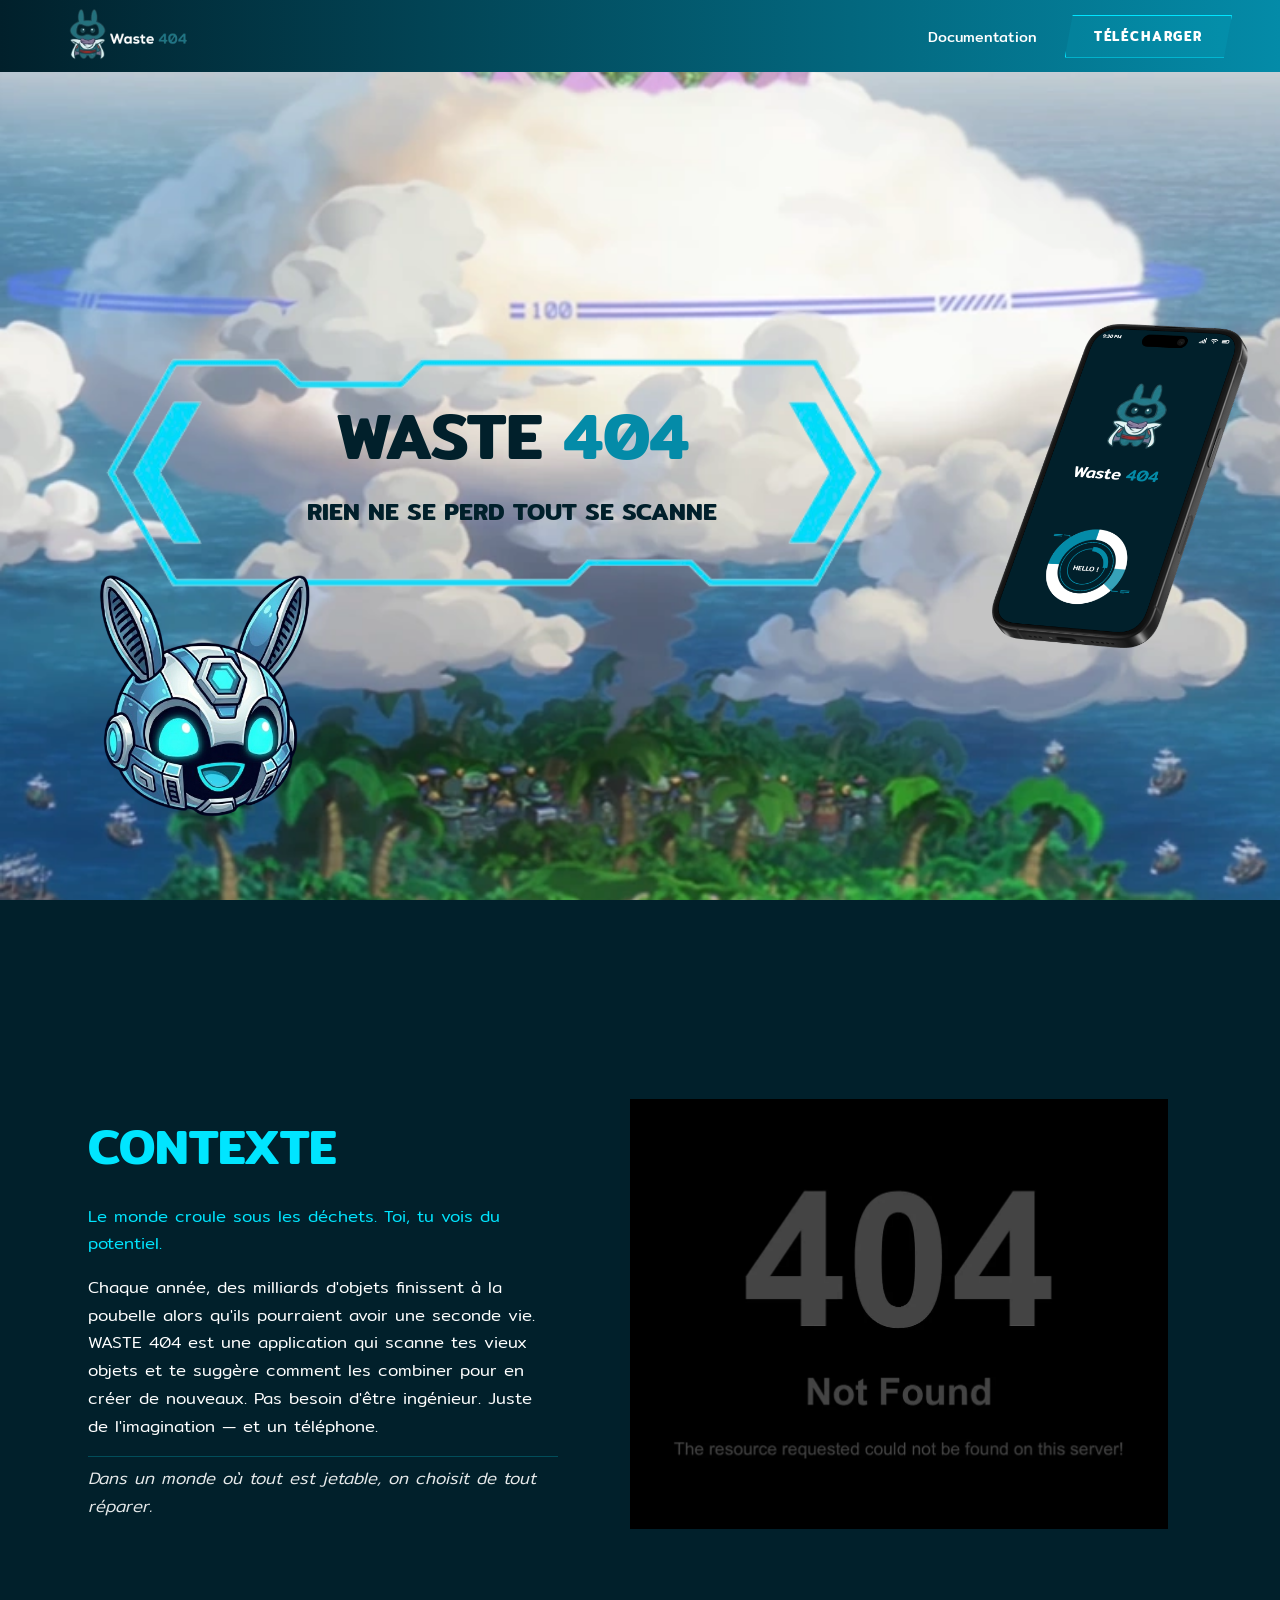
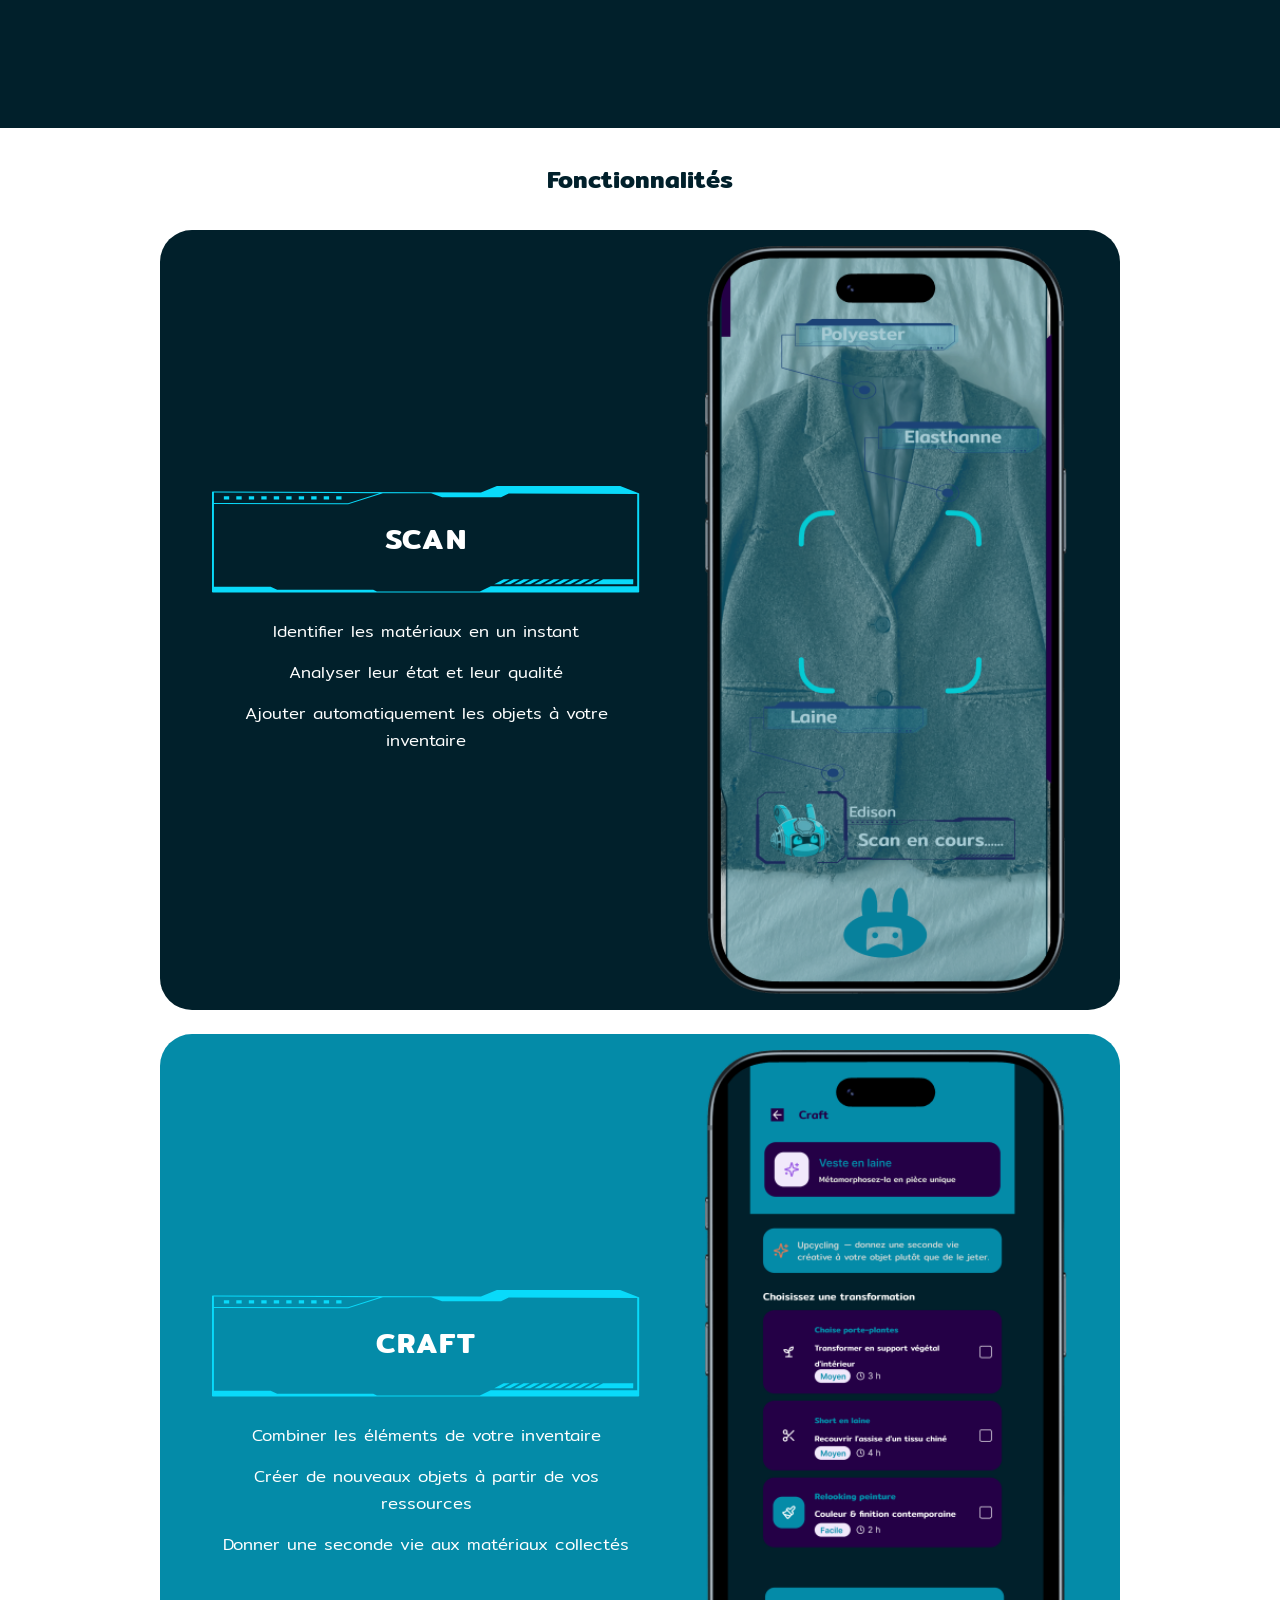
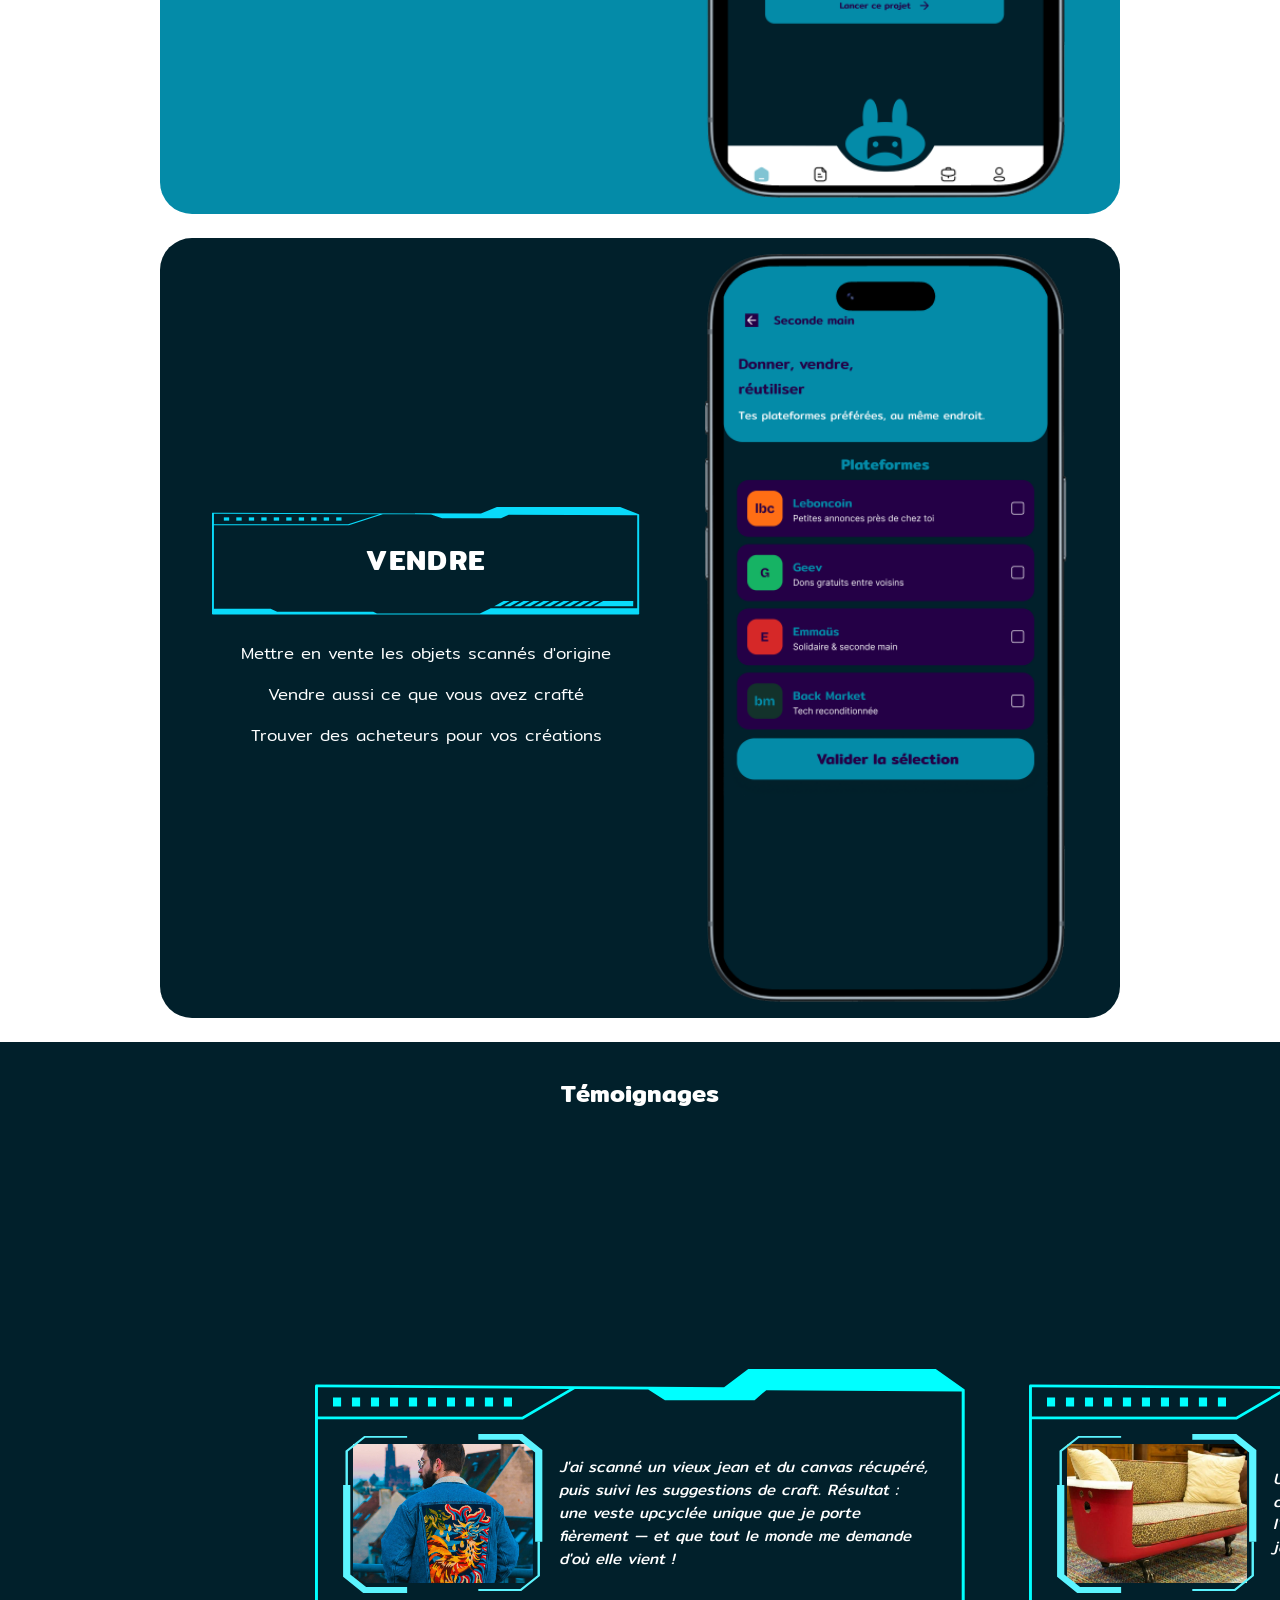
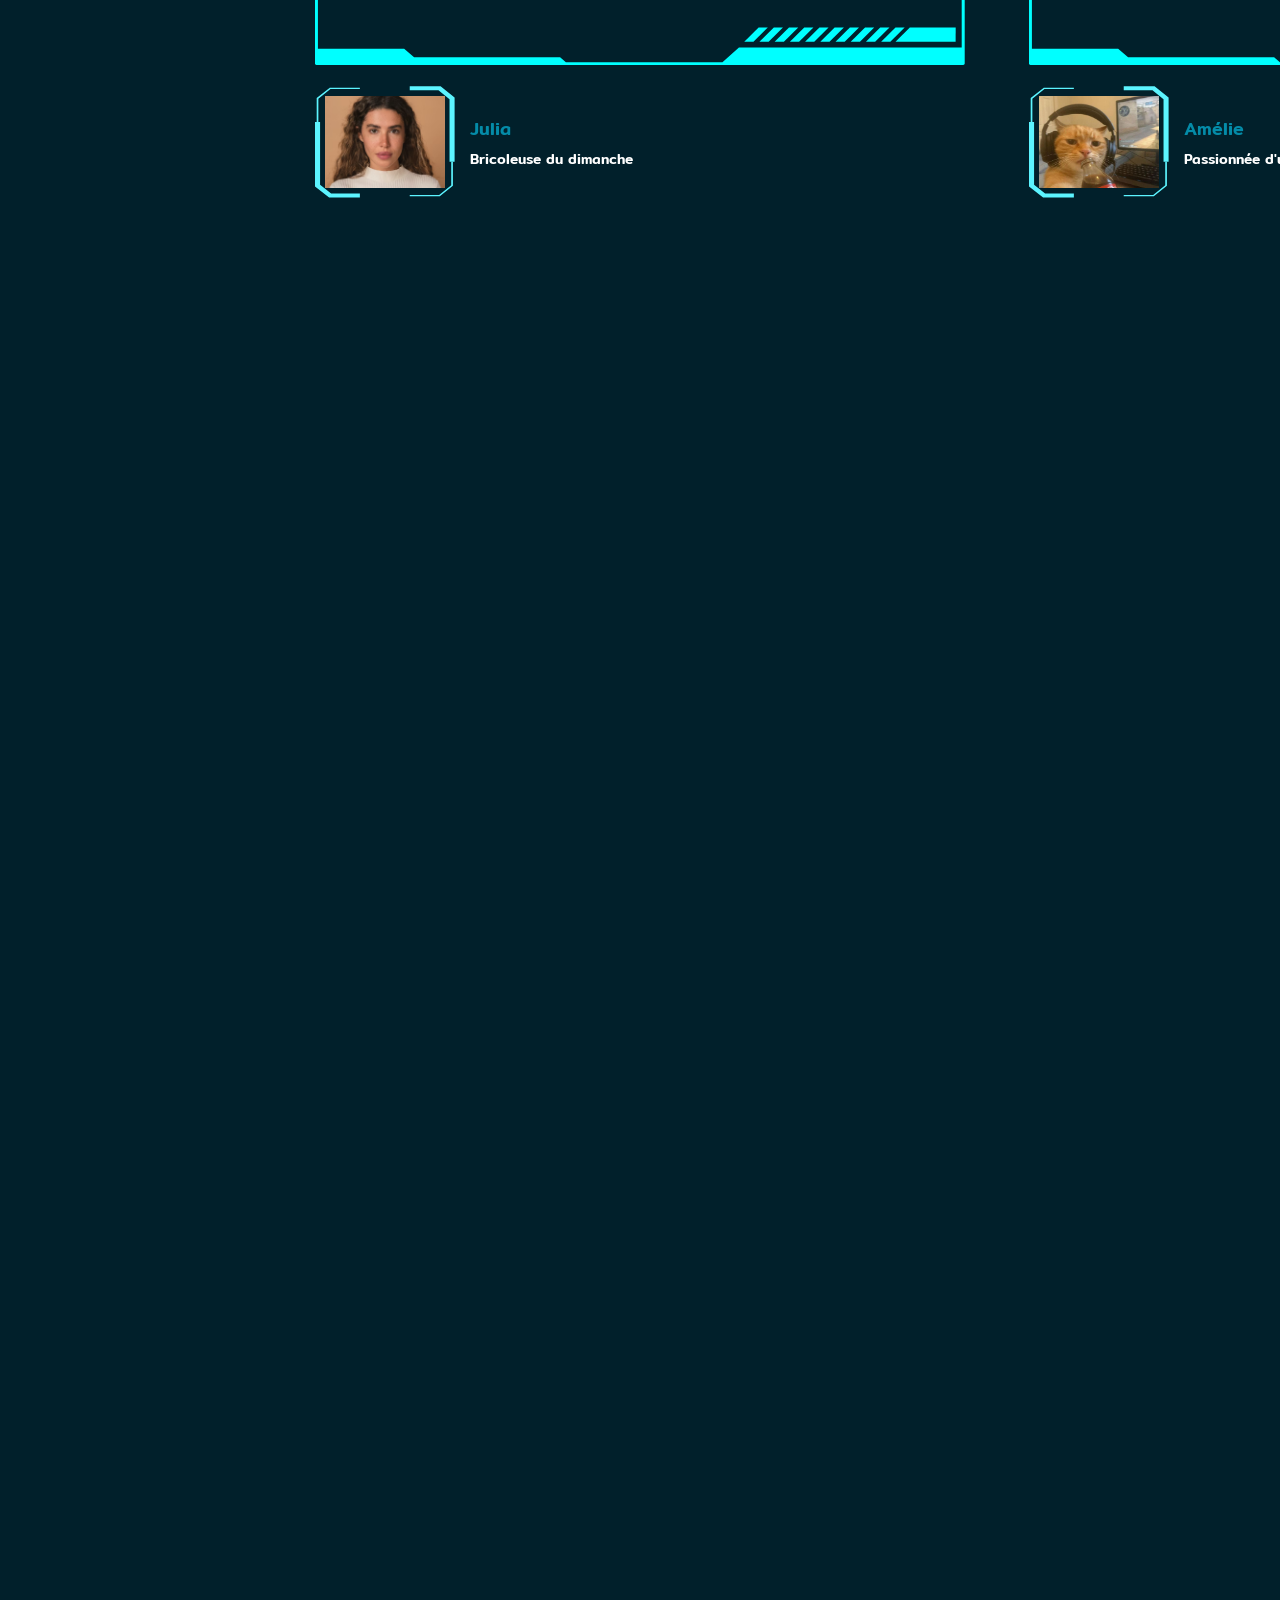
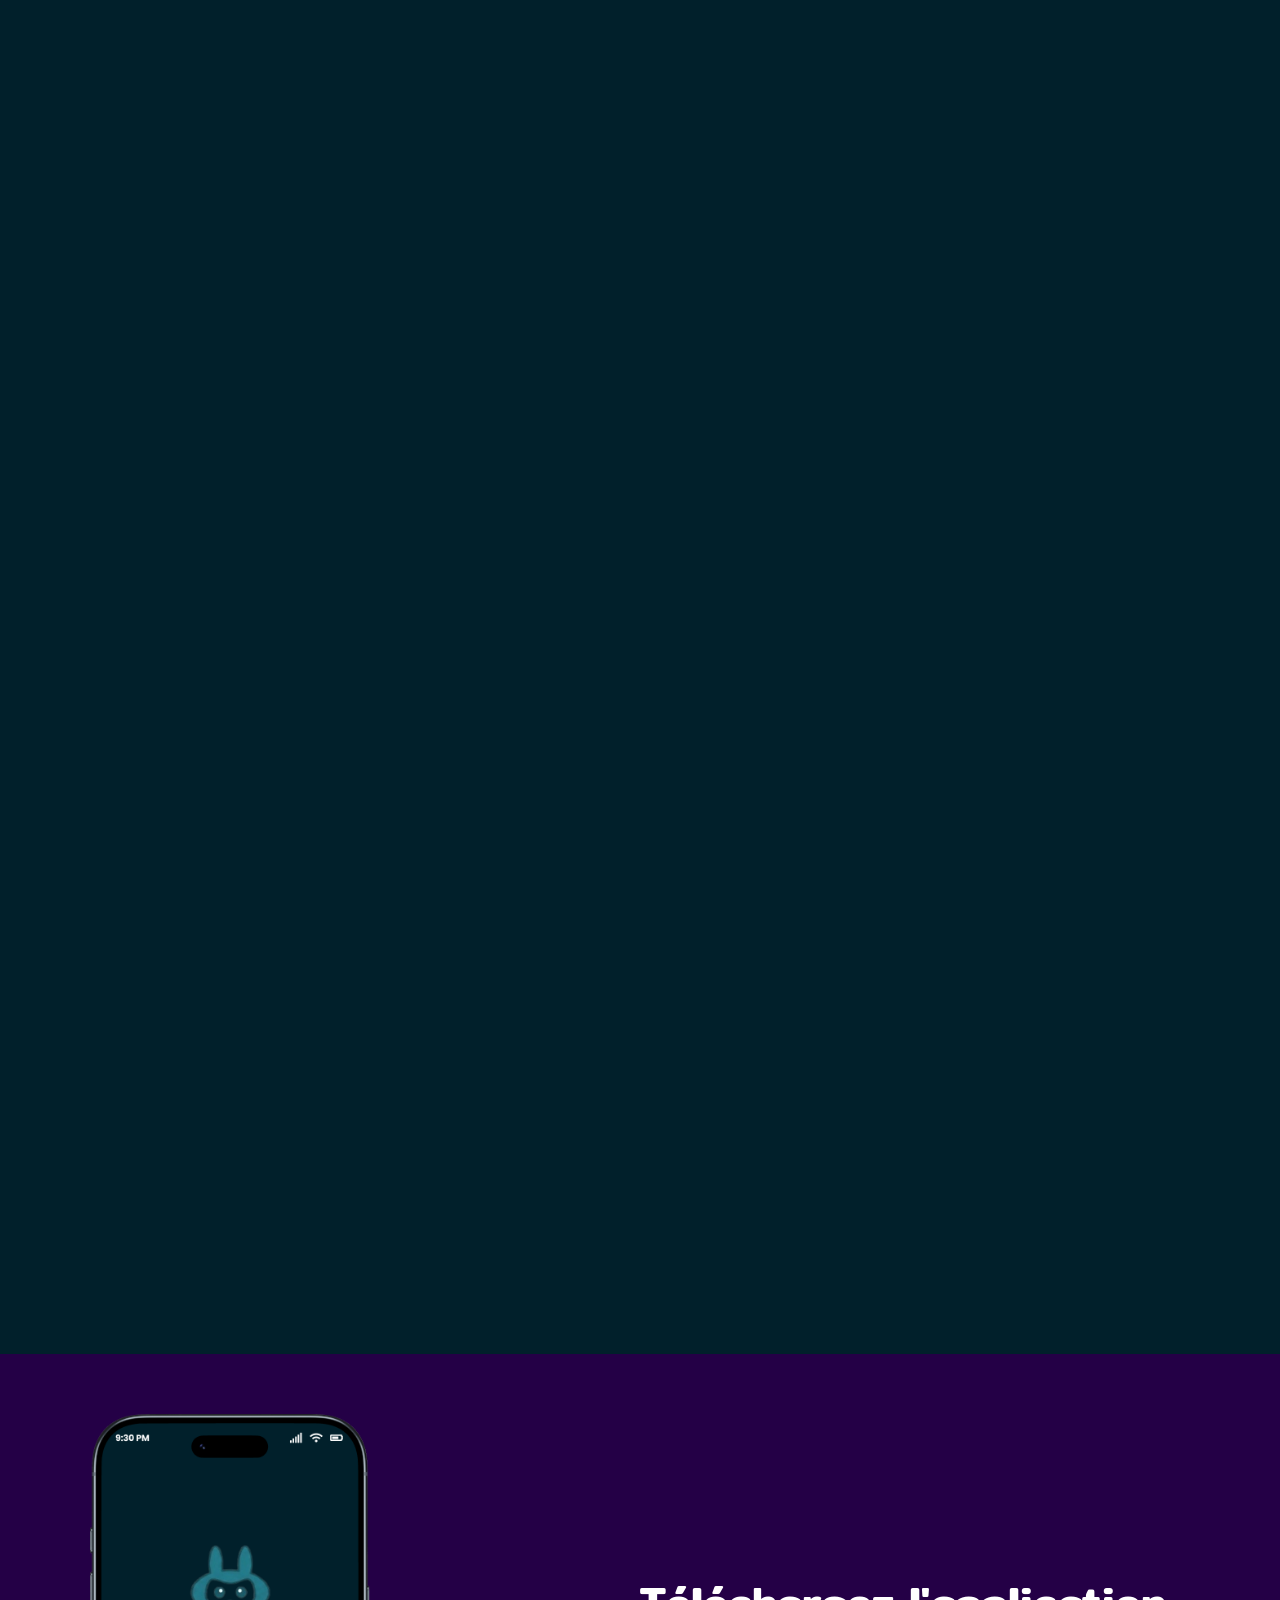
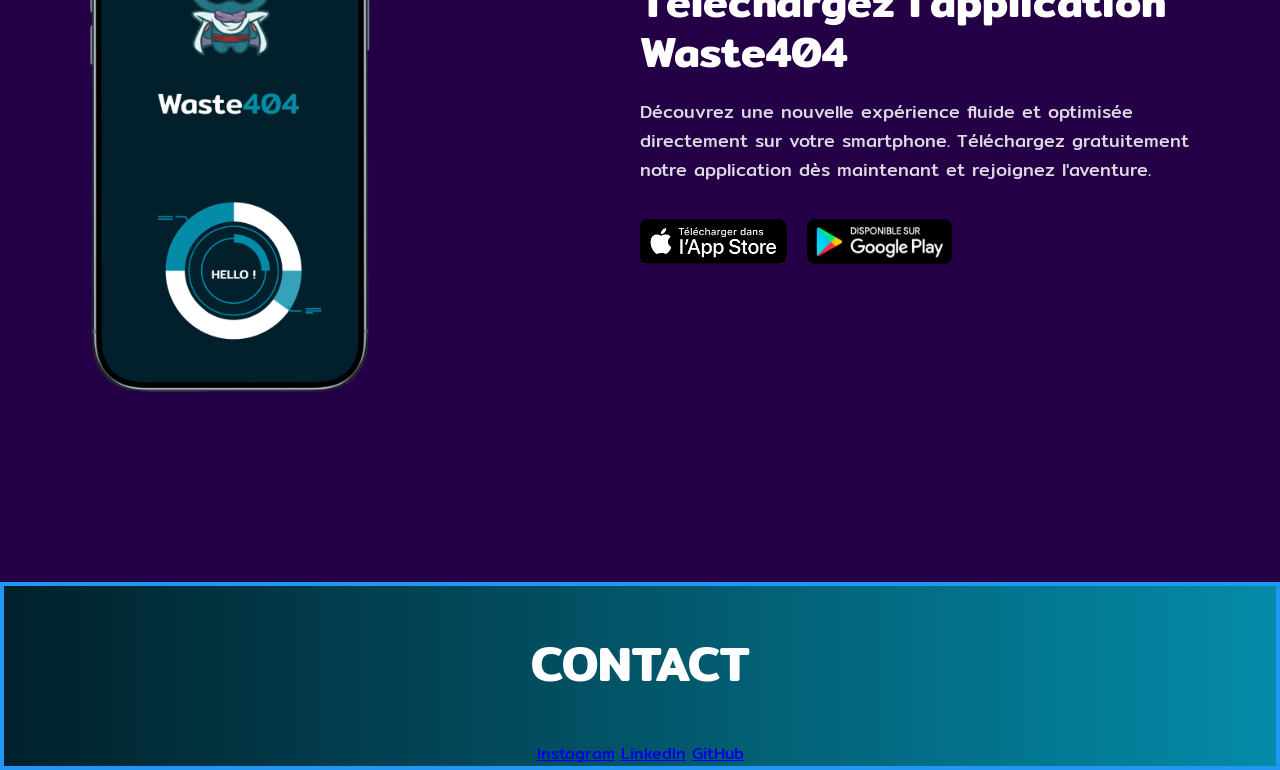
==== commit 4b92b3c1: "petits ajouts - photos des objets craftés - contexte a retravailler sur index.html" ====
--- a/index.html
+++ b/index.html
@@ -27,12 +27,26 @@
       <img class="hero-edison" src="asset/edison.png" alt="Edison">
       <div class="hero-right">
         <div class="hero-title">
-          <h1>RIEN NE SE PERD<br>TOUT SE SCAN</h1>
+          <h1>WASTE <span>404</span></h1>
+          <h2>Rien ne se perd tout se scanne</h2>        
         </div>
         <img class="hero-bot" src="asset/2.png" alt="">
       </div>
     </div>
   </header>
+
+  <section id="Contexte" class="section contexte">
+    <div class="container-glo">
+      <div class="context-text">
+        <h1>Contexte</h1>
+        <p class="context-lead">Le monde croule sous les déchets. Toi, tu vois du potentiel.</p>
+        <p>Chaque année, des milliards d'objets finissent à la poubelle alors qu'ils pourraient avoir une seconde vie. WASTE 404 est une application qui scanne tes vieux objets et te suggère comment les combiner pour en créer de nouveaux. Pas besoin d'être ingénieur. Juste de l'imagination — et un téléphone.</p>
+        <p class="context-tagline">Dans un monde où tout est jetable, on choisit de tout réparer.</p>
+      </div>
+      <img src="asset/Error_404.png" alt="Illustration WASTE 404">
+    </div>
+  </section>
+
     <section id="Fonctionnalites" class="section fonctionnalites">
       <div class="conteneur">
     <h1>Fonctionnalités</h1>
@@ -94,11 +108,14 @@
           <div class="testimonials-track">
             <article>
                 <div class="testimonial-text">
-                    <p>J'ai scanné une vieille étagère et l'app a identifié le bois et son état en quelques secondes. Fini les objets oubliés au fond du garage !</p>
+                    <div class="testimonial-photo">
+                        <img src="asset/veste-jean.jpg" alt="Veste en jean upcyclée">
+                    </div>
+                    <p>J'ai scanné un vieux jean et du canvas récupéré, puis suivi les suggestions de craft. Résultat : une veste upcyclée unique que je porte fièrement — et que tout le monde me demande d'où elle vient !</p>
                 </div>
                 <div class="testimonial-author">
                     <div class="testimonial-photo">
-                        <img class="avatar" src="asset/premium_photo-1689551671541-31a345ce6ae0.avif" alt="Julien">
+                        <img class="avatar" src="asset/premium_photo-1689551671541-31a345ce6ae0.avif" alt="Julia">
                     </div>
                     <div class="Deplacement">
                         <h4>Julia</h4>
@@ -108,7 +125,10 @@
             </article>
             <article>
                 <div class="testimonial-text">
-                    <p>Grâce au craft, j'ai transformé des matériaux que je comptais jeter en une lampe unique. Waste404 donne vraiment une seconde vie aux objets.</p>
+                    <div class="testimonial-photo">
+                        <img src="asset/upcycling-baignoire-canapé-1020x512.jpg" alt="Canapé upcyclé à partir d'une baignoire">
+                    </div>
+                    <p>Une vieille baignoire traînait dans mon garage depuis des mois. Grâce au craft de Waste404, je l'ai transformée en canapé design. Mon salon n'a jamais été aussi original !</p>
                 </div>
                 <div class="testimonial-author">
                     <div class="testimonial-photo">
@@ -122,7 +142,10 @@
             </article>
             <article>
                 <div class="testimonial-text">
-                    <p>J'ai revendu des objets scannés dont je ne me servais plus, puis une création craftée. Tout est fluide, de l'inventaire à la mise en vente.</p>
+                    <div class="testimonial-photo">
+                        <img src="asset/design-interieur-decoration-upcycling-table-basse-baril-metal-bonde.webp" alt="Table basse upcyclée à partir d'un baril métal">
+                    </div>
+                    <p>J'ai scanné un baril métal rouillé que personne ne voulait, suivi le tuto craft, et créé cette table basse. Je l'ai revendue en quelques jours — Waste404 m'a fait gagner de l'argent sur un déchet !</p>
                 </div>
                 <div class="testimonial-author">
                     <div class="testimonial-photo">
--- a/index.css
+++ b/index.css
@@ -148,6 +148,7 @@
 .hero-title {
   background: url('Bloc-Phrase-Header.png') no-repeat center / contain;
   display: inline-flex;
+  flex-direction: column;
   align-items: center;
   justify-content: center;
   width: min(960px, 92vw);
@@ -163,6 +164,15 @@
   text-align: center;
   line-height: 1.15;
   color: var(--bleu-nuit);
+  span {
+    color: var(--bleu-sarcelle);
+  }
+}
+
+.hero-title h2 {
+  color: var(--bleu-nuit);
+  text-transform: uppercase;
+
 }
  
 .hero p {
@@ -192,38 +202,69 @@
   text-transform: uppercase;
 }
 
-/*Contexte*/
-
-#Contexte{
+/* Contexte */
+
+#Contexte {
   height: var(--section-height);
   background-color: var(--bleu-nuit);
-}
-
-#Contexte h1{
-  margin: 0px;
-  text-align: center;
-}
-
-#Contexte img{
-  width: 650px;
-  padding: 46px;
-}
-
- .container-glo{
-  
-  display: flex;
- }
-
- .context-text{
-  color: var(--blanc);
-  
-  display: flex;
-  justify-content: center;
+  box-sizing: border-box;
+}
+
+#Contexte h1 {
+  margin: 0;
+  text-align: left;
+  color: var(--cyan-neon);
+  font-size: clamp(2rem, 4vw, 3rem);
+  text-transform: uppercase;
+}
+
+#Contexte img {
+  width: min(650px, 42vw);
+  max-height: calc(var(--section-height) - 80px);
+  object-fit: contain;
+  padding: 24px;
+}
+
+.container-glo {
+  display: flex;
+  align-items: center;
+  justify-content: center;
+  gap: 48px;
+  max-width: 1200px;
+  margin: 0 auto;
+  padding: 0 48px;
+  height: 100%;
+  box-sizing: border-box;
+}
+
+.context-text {
+  color: var(--blanc);
+  display: flex;
   flex-direction: column;
-  gap: 8px;
-  padding: 24px;
-  font-size: medium;
- }
+  gap: 16px;
+  max-width: 560px;
+  text-align: left;
+  line-height: 1.65;
+}
+
+.context-text p {
+  margin: 0;
+  font-size: 1.05rem;
+  font-weight: 300;
+}
+
+.context-lead {
+  font-size: 1.25rem;
+  font-weight: 600;
+  color: var(--cyan-neon);
+}
+
+.context-tagline {
+  font-style: italic;
+  opacity: 0.9;
+  padding-top: 8px;
+  border-top: 1px solid rgba(0, 229, 255, 0.25);
+}
  
 .fonctionnalites .conteneur > h1,
 #Temoignages h1 {
@@ -237,27 +278,6 @@
 }
 
 /* Fonctionnalités */
-
-.contexte {
-  background: var(--Dark-Amethyst);
-}
- 
-.contexte h2 {
-  color: var(--blanc);
-}
- 
-.contexte p {
-  color: var(--blanc);
-}
- 
-
-.section.contexte .conteneur {
-  display: flex;
-  flex-direction: column;
-  position: relative;
-  height: var(--section-height);
-}
-
 
 .fonctionnalites .sticky-feature {
   position: sticky;
@@ -370,7 +390,7 @@
 }
 
 .testimonials-track {
-  --card-width: min(70vw, 480px);
+  --card-width: min(80vw,650px);
   display: flex;
   flex-wrap: nowrap;
   gap: 5vw;
@@ -396,18 +416,26 @@
   width: 100%;
   aspect-ratio: 429 / 196;
   display: flex;
-  align-items: center;
-  justify-content: center;
-  padding: 36px 44px 48px;
-  box-sizing: border-box;
+  flex-direction: row;
+  align-items: center;
+  gap: 16px;
+  padding: 28px 36px 36px 28px;
+  box-sizing: border-box;
+}
+
+.testimonial-text .testimonial-photo {
+  width: 200px;
+  height: 159px;
 }
 
 .testimonial-text p {
   margin: 0;
+  flex: 1;
   font-style: italic;
-  line-height: 1.6;
-  color: var(--blanc);
-  text-align: center;
+  line-height: 1.5;
+  font-size: 0.95rem;
+  color: var(--blanc);
+  text-align: left;
 }
 
 .testimonial-author {
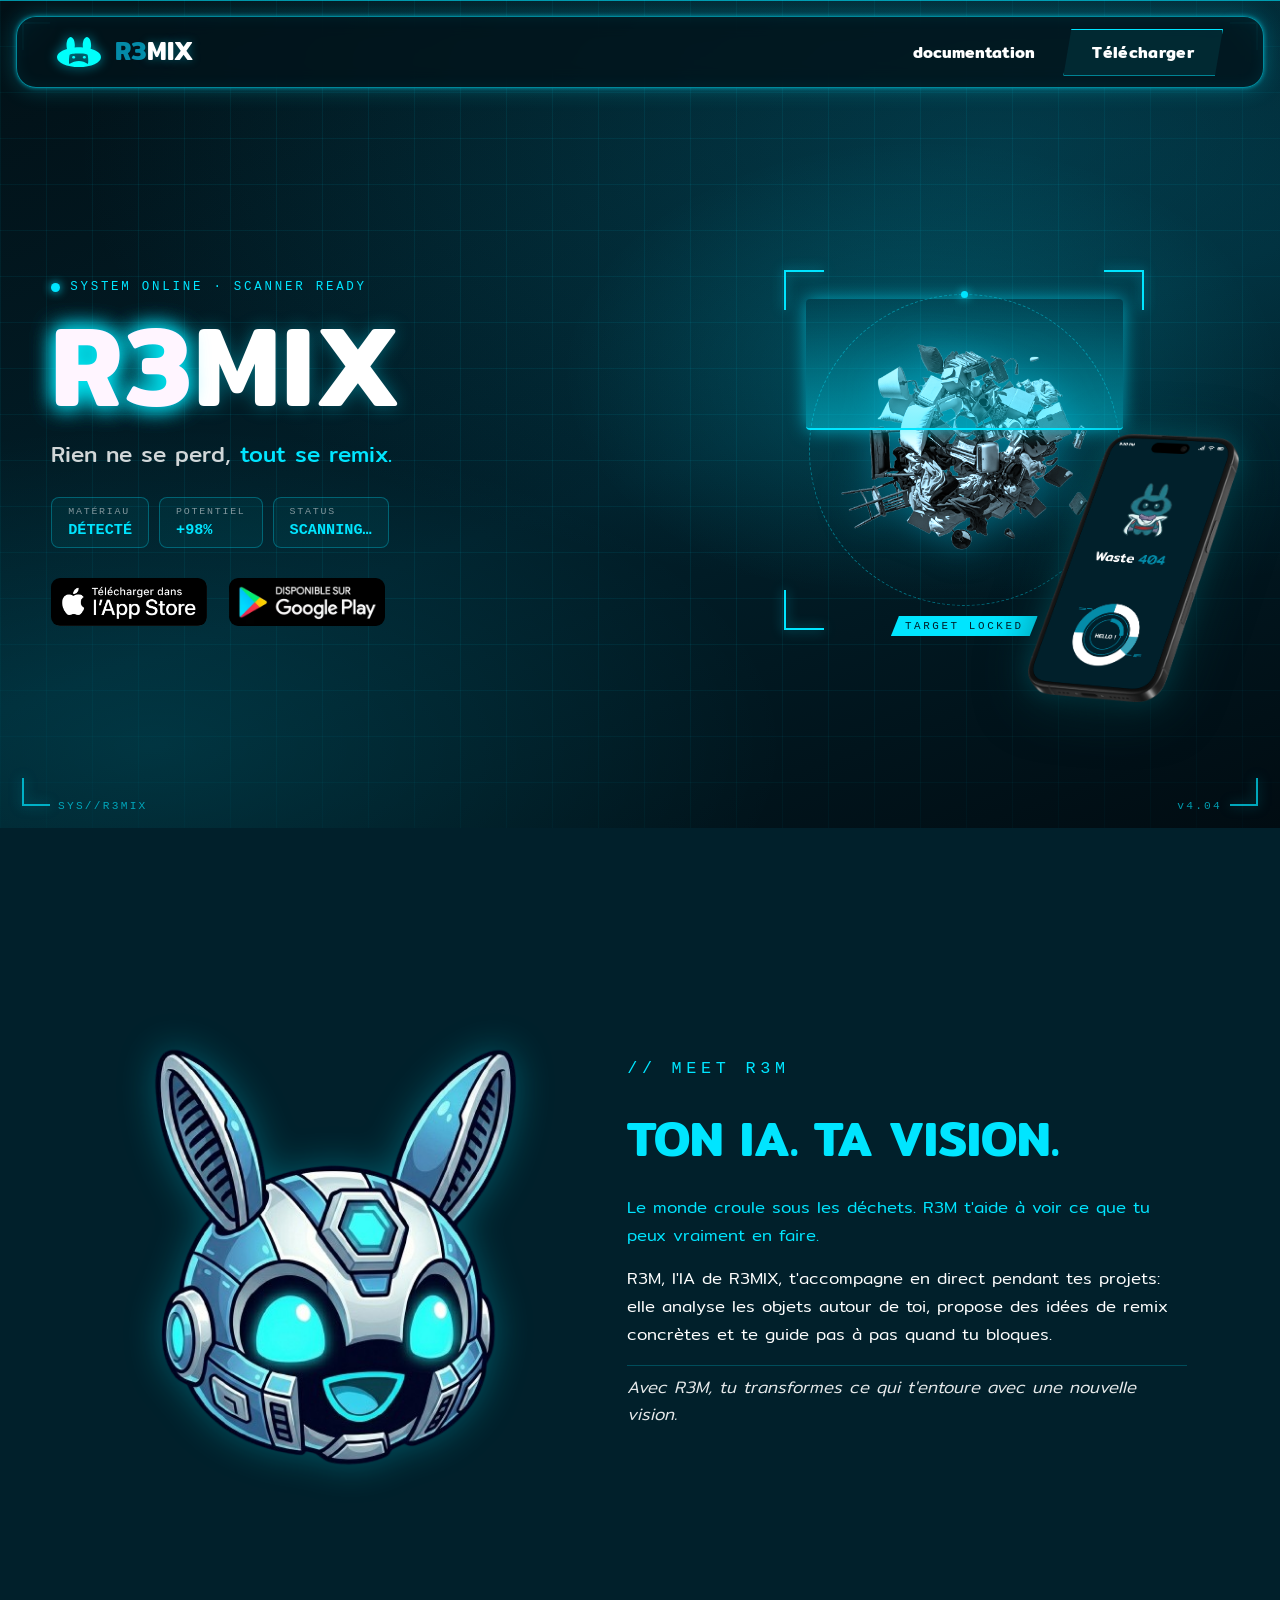
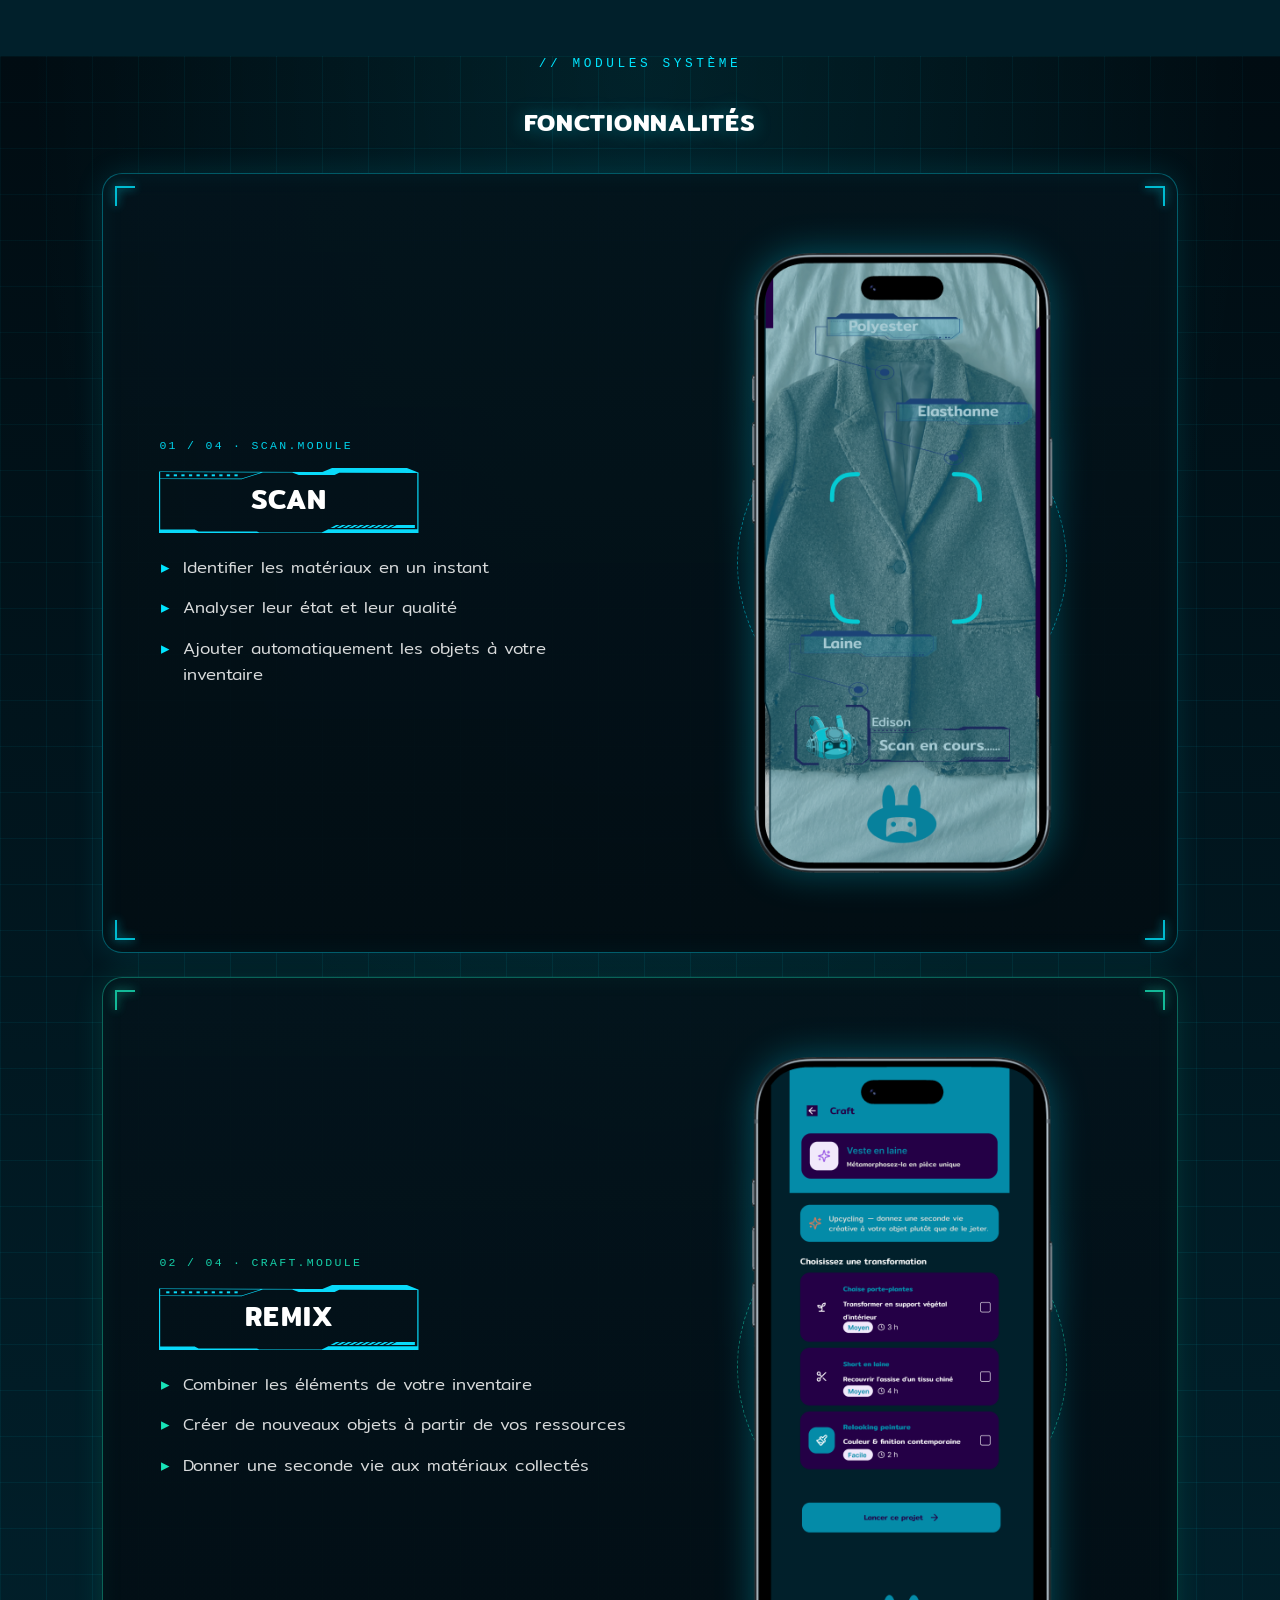
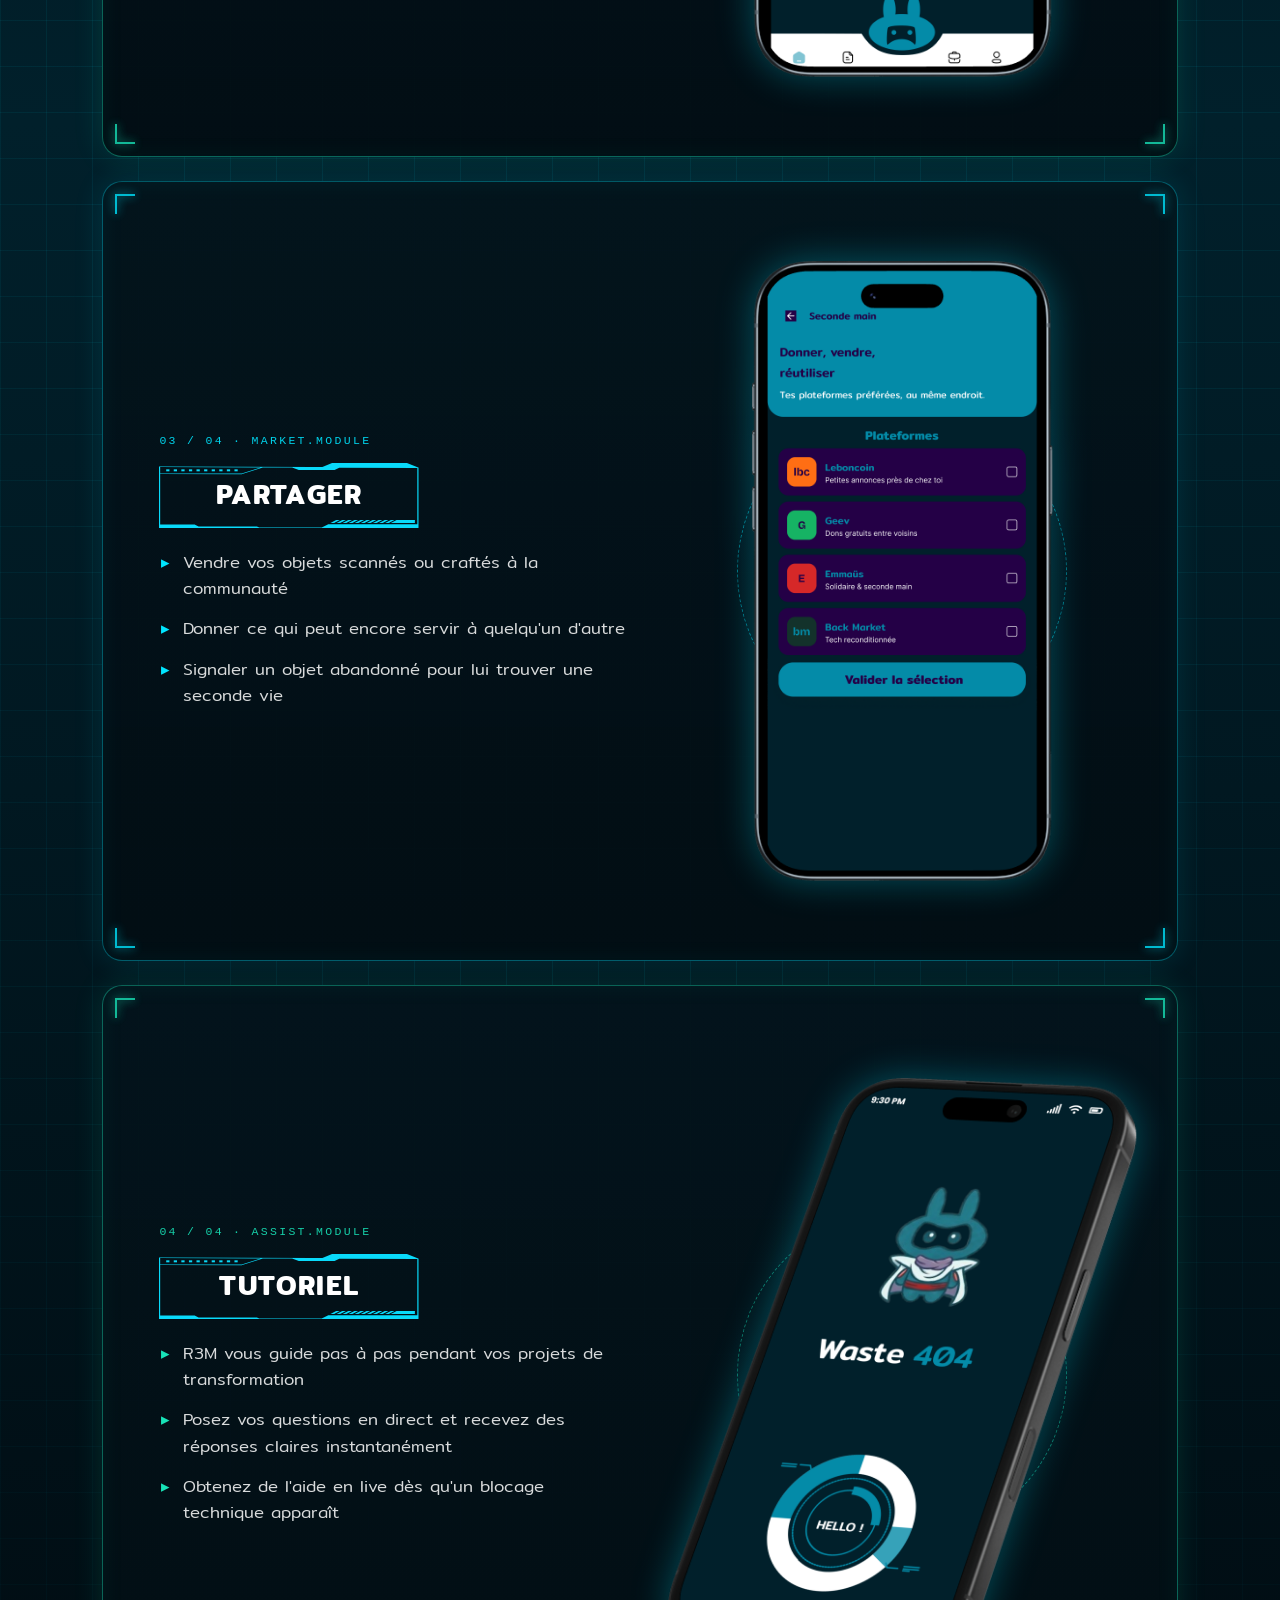
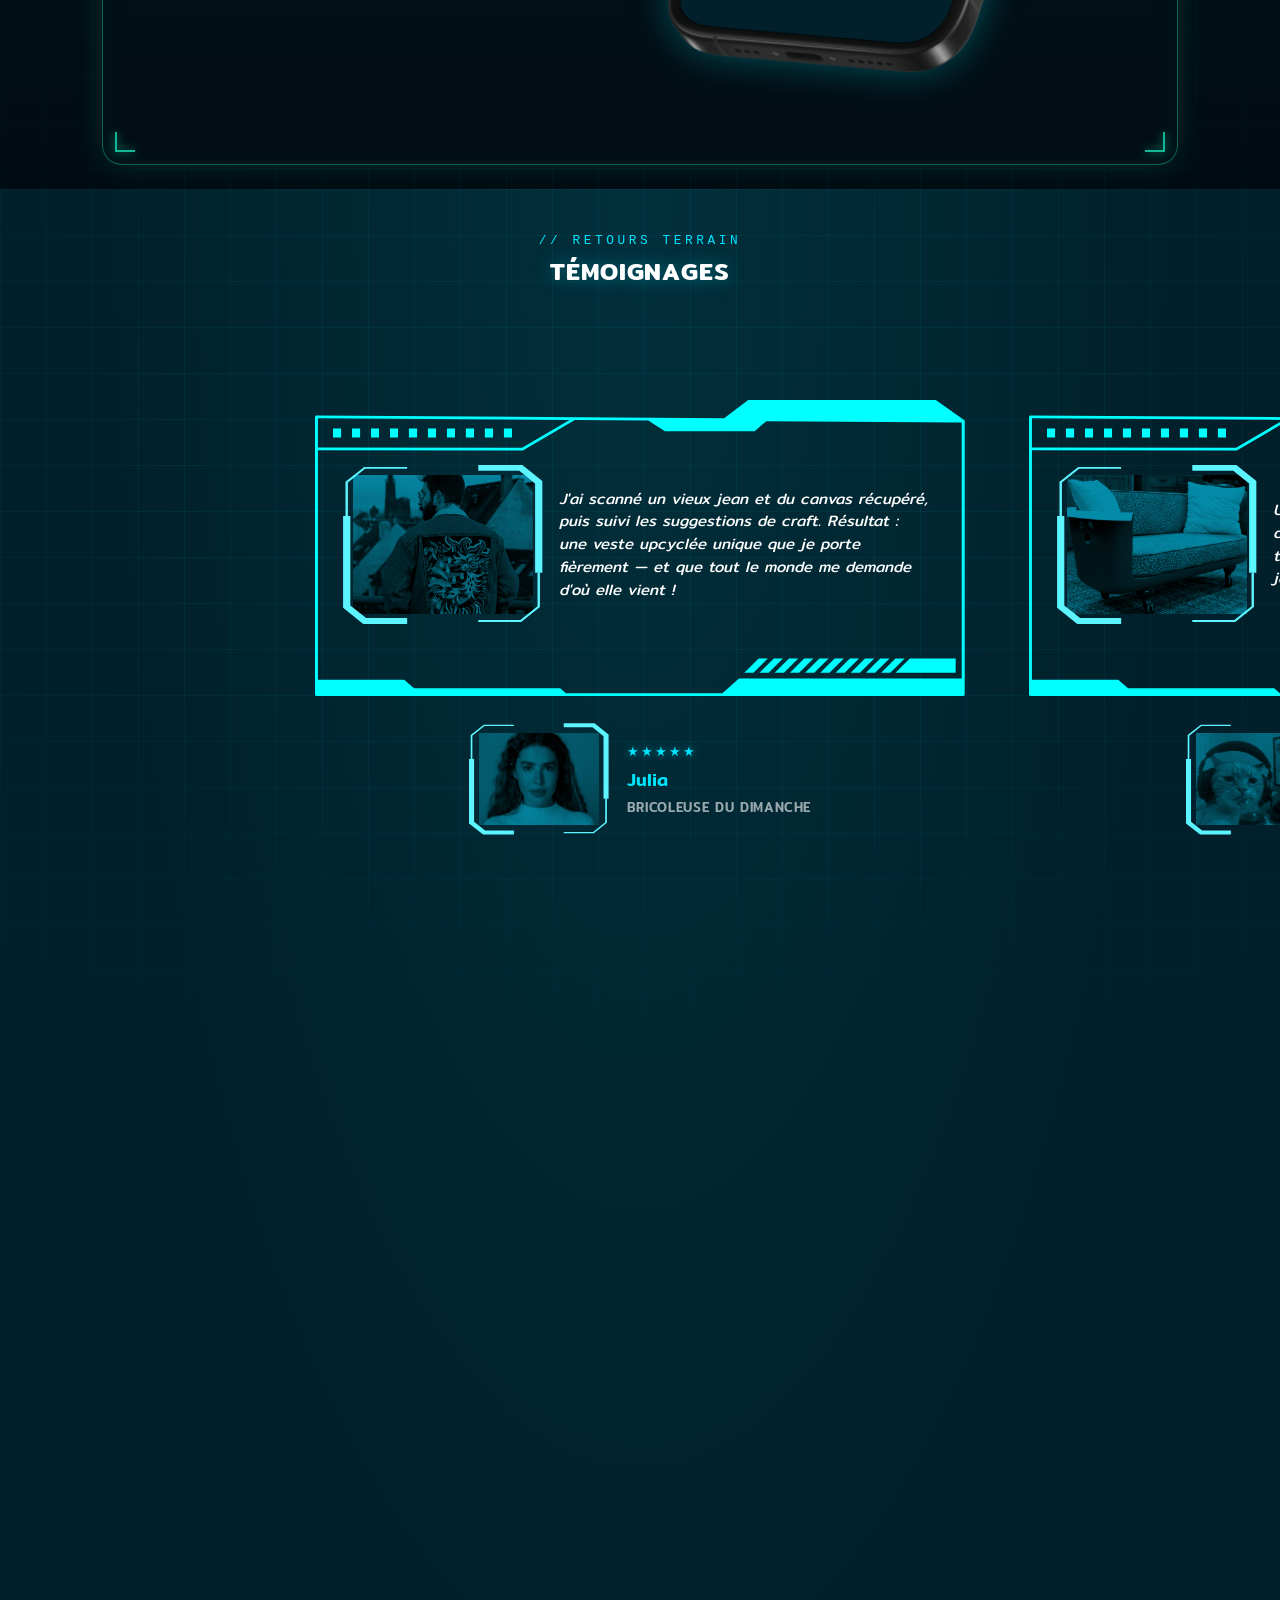
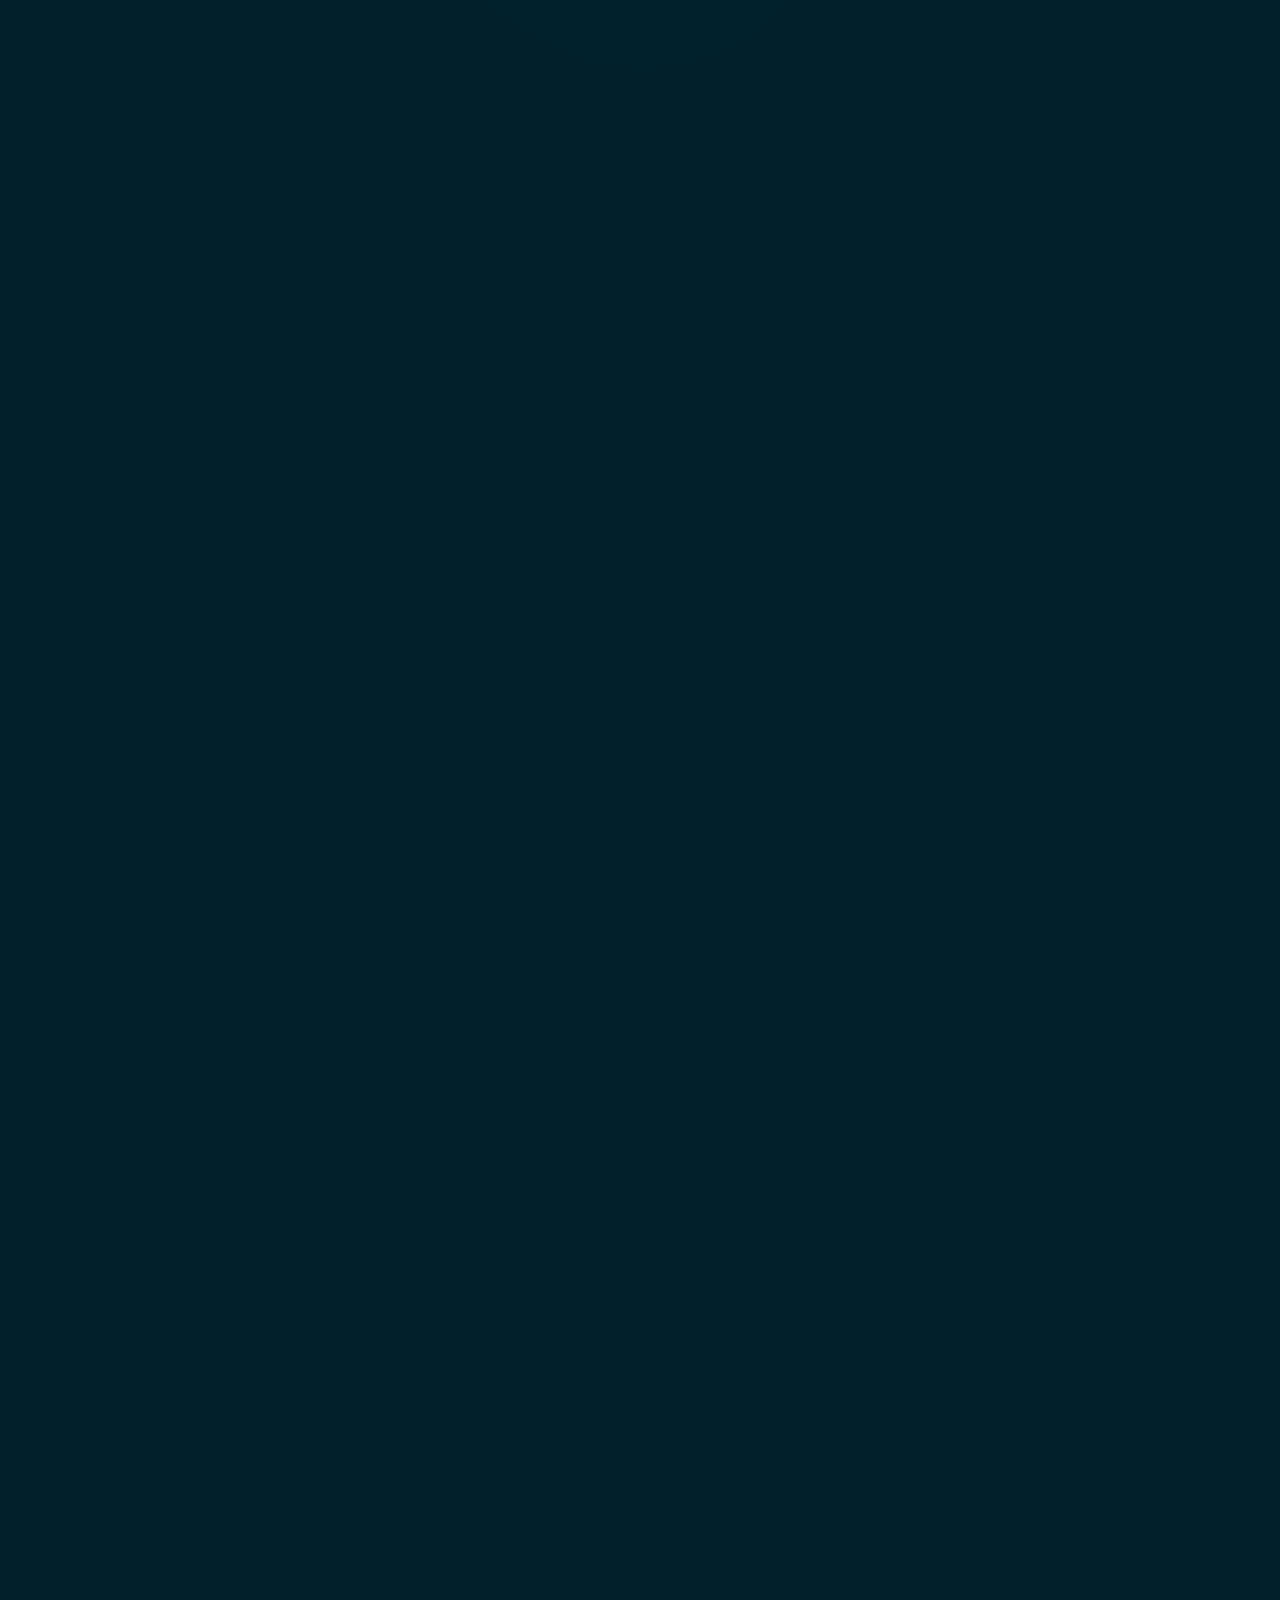
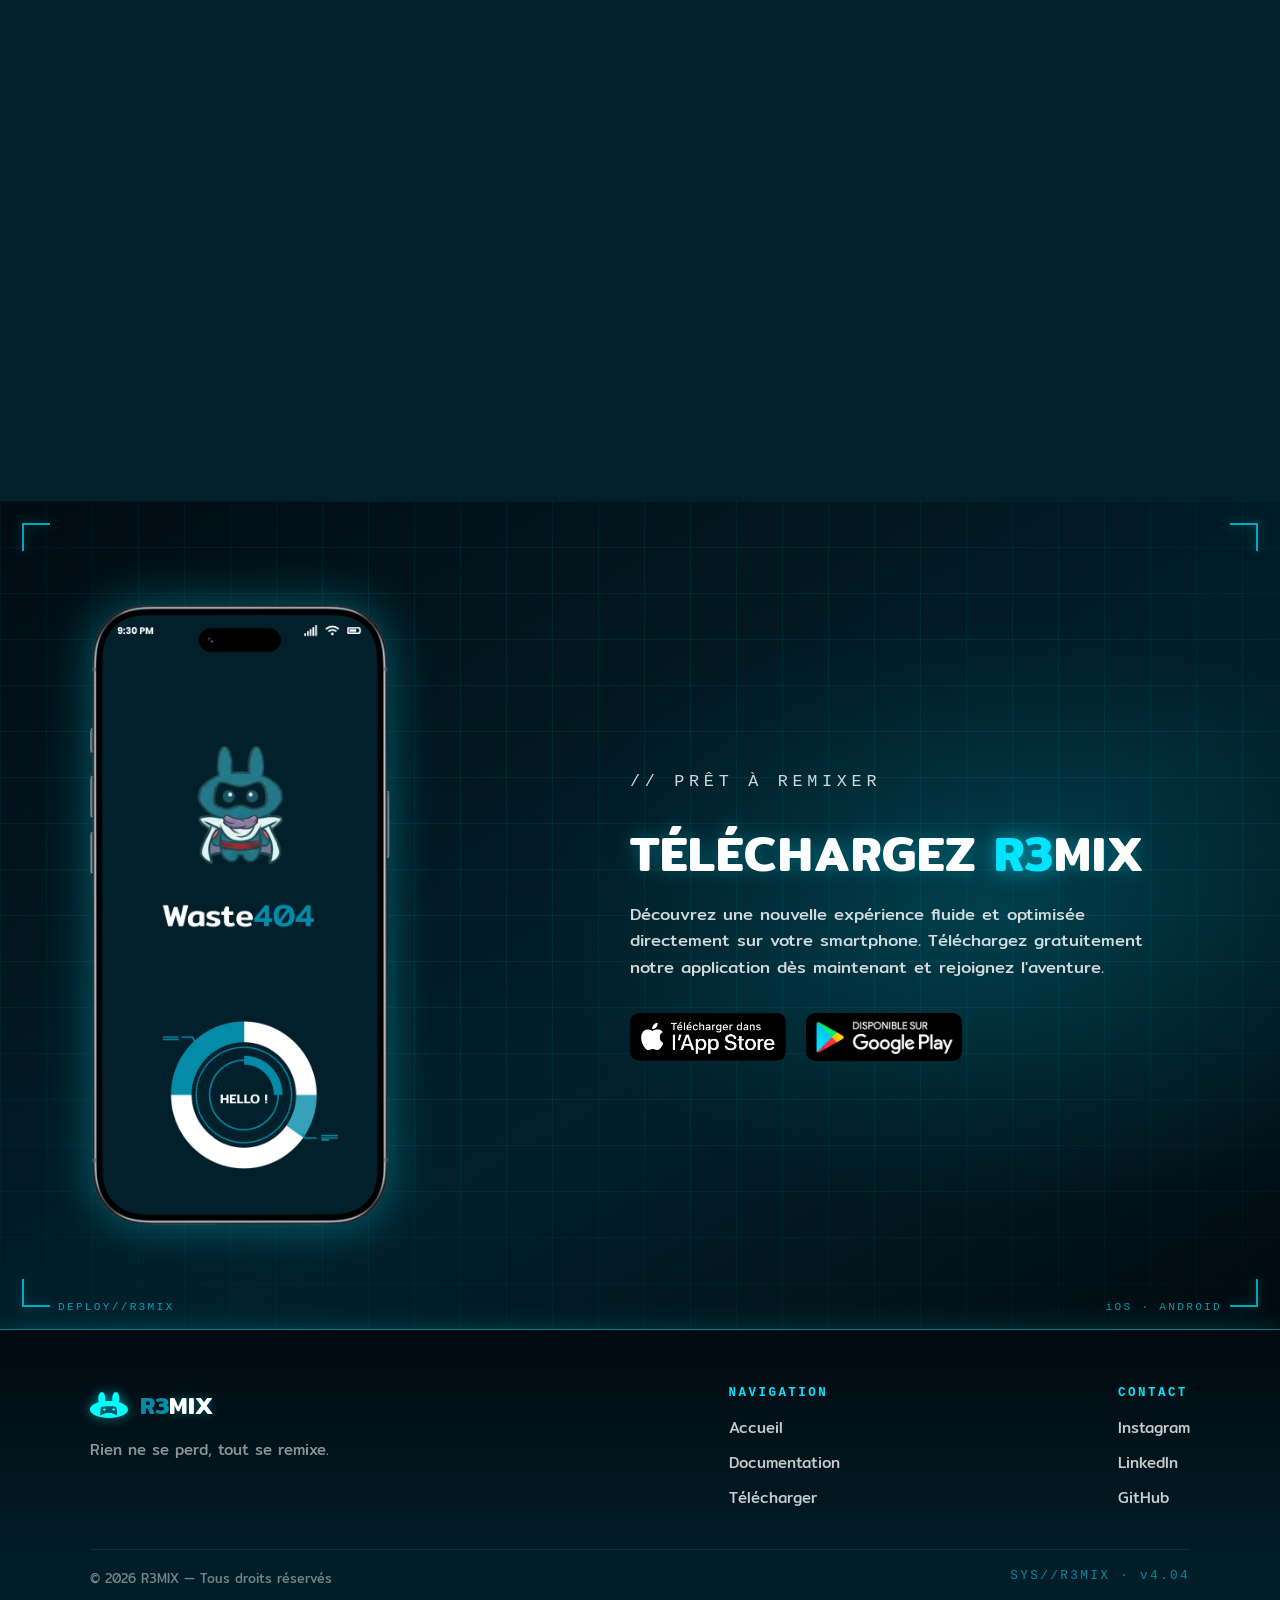
==== commit 592ea0eb: "Megamix" ====
--- a/index.html
+++ b/index.html
@@ -5,6 +5,7 @@
   <meta charset="utf-8" />
   <meta name="viewport" content="width=device-width" />
   <title>Projet - Page d'accueil</title>
+  <link rel="icon" type="image/svg+xml" href="asset/logo/logo-edison.svg" />
   <link href="style.css" rel="stylesheet" type="text/css" />
   <link href="index.css" rel="stylesheet" type="text/css" />
   <script src="script.js" type="text/javascript"></script>
@@ -14,44 +15,101 @@
 
   <nav class="main-nav">
     <a href="#accueil" class="nav-logo">
-      <img src="asset/Waste_404LogoNav.png" alt="Waste 404">
+      <img class="nav-logo-icon" src="asset/logo/logo-edison.svg" alt="">
+      <span class="nav-logo-text"><span class="nav-logo-accent">R3</span>MIX</span>
     </a>
     <div class="nav-actions">
-      <a href="doc.html" class="nav-link">Documentation</a>
+      <a href="doc.html" class="nav-link">documentation</a>
       <a target="_blank" href="https://www.figma.com/proto/Yg1JPnP7CUxEsBsc0eBv6f/WASTE-404?node-id=6352-3486&t=ItSNBShxPA9ElTEq-1" class="nav-cta">Télécharger</a>
     </div>
   </nav>
 
   <header id="accueil">
     <div class="hero">
-      <img class="hero-edison" src="asset/edison.png" alt="Edison">
-      <div class="hero-right">
-        <div class="hero-title">
-          <h1>WASTE <span>404</span></h1>
-          <h2>Rien ne se perd tout se scanne</h2>        
-        </div>
-        <img class="hero-bot" src="asset/2.png" alt="">
+      <!-- Ambient cyber layers -->
+      <div class="hero-grid" aria-hidden="true"></div>
+      <div class="hero-glow" aria-hidden="true"></div>
+      <div class="hero-scanline" aria-hidden="true"></div>
+
+      <!-- HUD frame corners -->
+      <div class="hud-frame" aria-hidden="true">
+        <span class="hud-corner hud-corner--tl"></span>
+        <span class="hud-corner hud-corner--tr"></span>
+        <span class="hud-corner hud-corner--bl"></span>
+        <span class="hud-corner hud-corner--br"></span>
+        <span class="hud-tag hud-tag--left">SYS//R3MIX</span>
+        <span class="hud-tag hud-tag--right">v4.04</span>
+      </div>
+
+      <div class="hero-inner">
+        <!-- Left : HUD copy -->
+        <div class="hero-copy">
+          <p class="hero-status"><span class="status-dot"></span> SYSTEM ONLINE · SCANNER READY</p>
+          <h1 class="hero-title">
+            <span class="glitch accent" data-text="R3">R3</span><span class="hero-title-mix">MIX</span>
+          </h1>
+          <p class="hero-tagline">Rien ne se perd, <em>tout se remix.</em></p>
+
+          <ul class="hero-readout" aria-hidden="true">
+            <li><span>MATÉRIAU</span><b>DÉTECTÉ</b></li>
+            <li><span>POTENTIEL</span><b>+98%</b></li>
+            <li><span>STATUS</span><b class="blink">SCANNING…</b></li>
+          </ul>
+
+          <div class="hero-cta">
+            <a href="#" class="btn-store">
+              <img src="asset/home/badge-app-store.png" alt="Télécharger dans l'App Store">
+            </a>
+            <a href="#" class="btn-store">
+              <img src="asset/home/badge-google-play.png" alt="Disponible sur Google Play">
+            </a>
+          </div>
+        </div>
+
+        <!-- Right : scan stage -->
+        <div class="hero-stage">
+          <div class="scan-target">
+            <span class="reticle reticle--tl" aria-hidden="true"></span>
+            <span class="reticle reticle--tr" aria-hidden="true"></span>
+            <span class="reticle reticle--bl" aria-hidden="true"></span>
+            <span class="reticle reticle--br" aria-hidden="true"></span>
+            <span class="scan-ring" aria-hidden="true"></span>
+            <span class="scan-beam" aria-hidden="true"></span>
+            <span class="scan-crosshair" aria-hidden="true"></span>
+            <img class="hero-edison color-effect" src="asset/home/objets.png" alt="Edison, la mascotte de R3MIX">
+            <span class="scan-label" aria-hidden="true">TARGET LOCKED</span>
+          </div>
+          <img class="hero-bot" src="asset/home/hero-bot.png" alt="Aperçu de l'application R3MIX">
+        </div>
       </div>
     </div>
   </header>
 
   <section id="Contexte" class="section contexte">
     <div class="container-glo">
+      <img class="context-r3m-image" src="asset/home/hero-edison.png" alt="R3M, assistant IA de R3MIX">
       <div class="context-text">
-        <h1>Contexte</h1>
-        <p class="context-lead">Le monde croule sous les déchets. Toi, tu vois du potentiel.</p>
-        <p>Chaque année, des milliards d'objets finissent à la poubelle alors qu'ils pourraient avoir une seconde vie. WASTE 404 est une application qui scanne tes vieux objets et te suggère comment les combiner pour en créer de nouveaux. Pas besoin d'être ingénieur. Juste de l'imagination — et un téléphone.</p>
-        <p class="context-tagline">Dans un monde où tout est jetable, on choisit de tout réparer.</p>
-      </div>
-      <img src="asset/Error_404.png" alt="Illustration WASTE 404">
+        <p class="context-kicker">// MEET R3M</p>
+        <h1>Ton IA. Ta vision.</h1>
+        <p class="context-lead">Le monde croule sous les déchets. R3M t'aide à voir ce que tu peux vraiment en faire.</p>
+        <p>R3M, l'IA de R3MIX, t'accompagne en direct pendant tes projets: elle analyse les objets autour de toi, propose des idées de remix concrètes et te guide pas à pas quand tu bloques.</p>
+        <p class="context-tagline">Avec R3M, tu transformes ce qui t'entoure avec une nouvelle vision.</p>
+      </div>
     </div>
   </section>
 
     <section id="Fonctionnalites" class="section fonctionnalites">
+      <div class="hero-grid" aria-hidden="true"></div>
       <div class="conteneur">
+    <p class="feat-kicker" aria-hidden="true">// MODULES SYSTÈME</p>
     <h1>Fonctionnalités</h1>
     <div class="sticky-feature feature-card feature-card--nuit">
+      <span class="feat-corner feat-corner--tl" aria-hidden="true"></span>
+      <span class="feat-corner feat-corner--tr" aria-hidden="true"></span>
+      <span class="feat-corner feat-corner--bl" aria-hidden="true"></span>
+      <span class="feat-corner feat-corner--br" aria-hidden="true"></span>
       <div class="conteneur-text">
+        <span class="feat-index" aria-hidden="true">01 / 04 · SCAN.MODULE</span>
         <div class="feature-title">
           <h2>Scan</h2>
         </div>
@@ -62,14 +120,20 @@
         </div>
       </div>
       <div class="conteneur-img">
-        <img src="asset/Fonctionnalités1.png" alt="Scan">
+        <span class="feat-reticle" aria-hidden="true"></span>
+        <img src="asset/home/feature-scan.png" alt="Scan">
       </div>
     </div>
 
     <div class="sticky-feature feature-card feature-card--sarcelle">
+      <span class="feat-corner feat-corner--tl" aria-hidden="true"></span>
+      <span class="feat-corner feat-corner--tr" aria-hidden="true"></span>
+      <span class="feat-corner feat-corner--bl" aria-hidden="true"></span>
+      <span class="feat-corner feat-corner--br" aria-hidden="true"></span>
       <div class="conteneur-text">
+        <span class="feat-index" aria-hidden="true">02 / 04 · CRAFT.MODULE</span>
         <div class="feature-title">
-          <h2>Craft</h2>
+          <h2>Remix</h2>
         </div>
         <div class="feature-description">
           <p>Combiner les éléments de votre inventaire</p>
@@ -78,23 +142,52 @@
         </div>
       </div>
       <div class="conteneur-img">
-        <img src="asset/Fonctionnalités2.png" alt="Craft">
+        <span class="feat-reticle" aria-hidden="true"></span>
+        <img src="asset/home/feature-craft.png" alt="Craft">
       </div>
     </div>
 
     <div class="sticky-feature feature-card feature-card--nuit">
+      <span class="feat-corner feat-corner--tl" aria-hidden="true"></span>
+      <span class="feat-corner feat-corner--tr" aria-hidden="true"></span>
+      <span class="feat-corner feat-corner--bl" aria-hidden="true"></span>
+      <span class="feat-corner feat-corner--br" aria-hidden="true"></span>
       <div class="conteneur-text">
+        <span class="feat-index" aria-hidden="true">03 / 04 · MARKET.MODULE</span>
         <div class="feature-title">
-          <h2>Vendre</h2>
+          <h2>Partager</h2>
         </div>
         <div class="feature-description">
-          <p>Mettre en vente les objets scannés d'origine</p>
-          <p>Vendre aussi ce que vous avez crafté</p>
-          <p>Trouver des acheteurs pour vos créations</p>
+          <p>Vendre vos objets scannés ou craftés à la communauté</p>
+          <p>Donner ce qui peut encore servir à quelqu'un d'autre</p>
+          <p>Signaler un objet abandonné pour lui trouver une seconde vie</p>
         </div>
       </div>
       <div class="conteneur-img">
-        <img src="asset/Fonctionnalités3.png" alt="Vendre">
+        <span class="feat-reticle" aria-hidden="true"></span>
+        <img src="asset/home/feature-sell.png" alt="Vendre">
+      </div>
+    </div>
+
+    <div class="sticky-feature feature-card feature-card--sarcelle">
+      <span class="feat-corner feat-corner--tl" aria-hidden="true"></span>
+      <span class="feat-corner feat-corner--tr" aria-hidden="true"></span>
+      <span class="feat-corner feat-corner--bl" aria-hidden="true"></span>
+      <span class="feat-corner feat-corner--br" aria-hidden="true"></span>
+      <div class="conteneur-text">
+        <span class="feat-index" aria-hidden="true">04 / 04 · ASSIST.MODULE</span>
+        <div class="feature-title">
+          <h2>Tutoriel</h2>
+        </div>
+        <div class="feature-description">
+          <p>R3M vous guide pas à pas pendant vos projets de transformation</p>
+          <p>Posez vos questions en direct et recevez des réponses claires instantanément</p>
+          <p>Obtenez de l'aide en live dès qu'un blocage technique apparaît</p>
+        </div>
+      </div>
+      <div class="conteneur-img">
+        <span class="feat-reticle" aria-hidden="true"></span>
+        <img src="asset/home/hero-bot.png" alt="Assistant IA R3M en direct">
       </div>
     </div>
 
@@ -104,18 +197,21 @@
     <section id="Temoignages">
       <div class="testimonials-scroll">
         <div class="testimonials-sticky">
-          <h1>Témoignages</h1>
+          <div class="testimonials-head">
+            <p class="testi-kicker" aria-hidden="true">// RETOURS TERRAIN</p>
+            <h1>Témoignages</h1>
+          </div>
           <div class="testimonials-track">
             <article>
                 <div class="testimonial-text">
-                    <div class="testimonial-photo">
-                        <img src="asset/veste-jean.jpg" alt="Veste en jean upcyclée">
+                    <div class="testimonial-photo color-effect">
+                        <img src="asset/testimonials/veste-jean.jpg" alt="Veste en jean upcyclée">
                     </div>
                     <p>J'ai scanné un vieux jean et du canvas récupéré, puis suivi les suggestions de craft. Résultat : une veste upcyclée unique que je porte fièrement — et que tout le monde me demande d'où elle vient !</p>
                 </div>
                 <div class="testimonial-author">
-                    <div class="testimonial-photo">
-                        <img class="avatar" src="asset/premium_photo-1689551671541-31a345ce6ae0.avif" alt="Julia">
+                    <div class="testimonial-photo color-effect">
+                        <img class="avatar" src="asset/testimonials/avatar-julia.avif" alt="Julia">
                     </div>
                     <div class="Deplacement">
                         <h4>Julia</h4>
@@ -125,14 +221,14 @@
             </article>
             <article>
                 <div class="testimonial-text">
-                    <div class="testimonial-photo">
-                        <img src="asset/upcycling-baignoire-canapé-1020x512.jpg" alt="Canapé upcyclé à partir d'une baignoire">
-                    </div>
-                    <p>Une vieille baignoire traînait dans mon garage depuis des mois. Grâce au craft de Waste404, je l'ai transformée en canapé design. Mon salon n'a jamais été aussi original !</p>
+                    <div class="testimonial-photo color-effect">
+                        <img src="asset/testimonials/baignoire-canape.jpg" alt="Canapé upcyclé à partir d'une baignoire">
+                    </div>
+                    <p>Une vieille baignoire traînait dans mon garage depuis des mois. Grâce au craft de R3MIX, je l'ai transformée en canapé design. Mon salon n'a jamais été aussi original !</p>
                 </div>
                 <div class="testimonial-author">
-                    <div class="testimonial-photo">
-                        <img class="avatar" src="asset/13088655163825555.jpg" alt="Amélie">
+                    <div class="testimonial-photo color-effect">
+                        <img class="avatar" src="asset/testimonials/avatar-amelie.jpg" alt="Amélie">
                     </div>
                     <div class="Deplacement">
                         <h4>Amélie</h4>
@@ -142,14 +238,14 @@
             </article>
             <article>
                 <div class="testimonial-text">
-                    <div class="testimonial-photo">
-                        <img src="asset/design-interieur-decoration-upcycling-table-basse-baril-metal-bonde.webp" alt="Table basse upcyclée à partir d'un baril métal">
-                    </div>
-                    <p>J'ai scanné un baril métal rouillé que personne ne voulait, suivi le tuto craft, et créé cette table basse. Je l'ai revendue en quelques jours — Waste404 m'a fait gagner de l'argent sur un déchet !</p>
+                    <div class="testimonial-photo color-effect">
+                        <img src="asset/testimonials/table-baril.webp" alt="Table basse upcyclée à partir d'un baril métal">
+                    </div>
+                    <p>J'ai scanné un baril métal rouillé que personne ne voulait, suivi le tuto craft, et créé cette table basse. Je l'ai revendue en quelques jours — R3MIX m'a fait gagner de l'argent sur un déchet !</p>
                 </div>
                 <div class="testimonial-author">
-                    <div class="testimonial-photo">
-                        <img class="avatar" src="asset/RequinCertif.png" alt="Lucas">
+                    <div class="testimonial-photo color-effect">
+                        <img class="avatar" src="asset/testimonials/avatar-lucas.png" alt="Lucas">
                     </div>
                     <div class="Deplacement">
                         <h4>Lucas</h4>
@@ -163,23 +259,34 @@
     </section>
  
     <section id="download-section">
+    <div class="hero-grid" aria-hidden="true"></div>
+    <div class="hud-frame" aria-hidden="true">
+      <span class="hud-corner hud-corner--tl"></span>
+      <span class="hud-corner hud-corner--tr"></span>
+      <span class="hud-corner hud-corner--bl"></span>
+      <span class="hud-corner hud-corner--br"></span>
+      <span class="hud-tag hud-tag--left">DEPLOY//R3MIX</span>
+      <span class="hud-tag hud-tag--right">iOS · ANDROID</span>
+    </div>
     <div class="download-container">
-        
+
         <div class="download-image">
-            <img src="asset/FinalAccueil.png" alt="Waste404">
+            <span class="download-glow" aria-hidden="true"></span>
+            <img src="asset/home/download-app.png" alt="R3MIX">
         </div>
 
         <div class="download-content">
-            <h2>Téléchargez l'application Waste404</h2>
+            <p class="download-kicker" aria-hidden="true">// PRÊT À REMIXER</p>
+            <h2>Téléchargez <span class="download-accent">R3</span>MIX</h2>
             <p>Découvrez une nouvelle expérience fluide et optimisée directement sur votre smartphone. Téléchargez gratuitement notre application dès maintenant et rejoignez l'aventure.</p>
-            
+
             <div class="download-buttons">
                 <a href="#" class="btn-store">
-                    <img src="asset/icon-app.png" alt="Télécharger dans l'App Store">
+                    <img src="asset/home/badge-app-store.png" alt="Télécharger dans l'App Store">
                 </a>
 
                 <a href="#" class="btn-store">
-                    <img src="asset/icon-google-play.png" alt="Disponible sur Google Play">
+                    <img src="asset/home/badge-google-play.png" alt="Disponible sur Google Play">
                 </a>
             </div>
         </div>
@@ -189,15 +296,36 @@
 
 
   
-  <footer>
-    <div class="footer-content">
-      <h2>Contact</h2>
-
-      <div class="socials">
-        <a href="#">Instagram</a>
-        <a href="#">LinkedIn</a>
-        <a href="#">GitHub</a>
-      </div>
+  <footer class="site-footer">
+    <div class="footer-inner">
+      <div class="footer-brand">
+        <a href="#accueil" class="footer-logo">
+          <img class="footer-logo-icon" src="asset/logo/logo-edison.svg" alt="">
+          <span class="footer-logo-text"><span class="footer-accent">R3</span>MIX</span>
+        </a>
+        <p class="footer-tagline">Rien ne se perd, tout se remixe.</p>
+      </div>
+
+      <nav class="footer-col" aria-label="Navigation">
+        <h3>Navigation</h3>
+        <a href="index.html#accueil">Accueil</a>
+        <a href="doc.html">Documentation</a>
+        <a target="_blank" href="https://www.figma.com/proto/Yg1JPnP7CUxEsBsc0eBv6f/WASTE-404?node-id=6352-3486&t=ItSNBShxPA9ElTEq-1">Télécharger</a>
+      </nav>
+
+      <div class="footer-col">
+        <h3>Contact</h3>
+        <div class="footer-socials">
+          <a href="#">Instagram</a>
+          <a href="#">LinkedIn</a>
+          <a href="#">GitHub</a>
+        </div>
+      </div>
+    </div>
+
+    <div class="footer-bottom">
+      <span>© 2026 R3MIX — Tous droits réservés</span>
+      <span class="footer-sys" aria-hidden="true">SYS//R3MIX · v4.04</span>
     </div>
   </footer>
 
--- a/style.css
+++ b/style.css
@@ -4,6 +4,28 @@
   --font-title: "Mitr", sans-serif;
   --font-title-weight-medium: 500;
   --font-title-weight-semibold: 600;
+  --Dark-Amethyst: #240046;
+  --bleu-sarcelle: #048BA8;
+  --bleu-nuit: #01202B;
+  --blanc: #FFF;
+  --cyan-neon: #00E5FF;
+  --nav-height: 72px;
+  --section-height: calc(100vh - var(--nav-height));
+  --section-title-margin-top: 32px;
+  --section-title-margin-bottom: 32px;
+}
+
+html {
+  height: 100%;
+  width: 100%;
+  scroll-behavior: smooth;
+  scroll-padding-top: var(--nav-height);
+}
+
+body {
+  margin: 0;
+  padding: 0;
+  font-family: var(--font-title);
 }
 
 h1,
@@ -19,3 +41,205 @@
   font-family: var(--font-title);
   font-weight: var(--font-title-weight-medium);
 }
+
+/* NAVBAR (commun index + doc) */
+.main-nav {
+  position: fixed;
+  top: 16px;
+  left: 16px;
+  right: 16px;
+  z-index: 1000;
+  height: var(--nav-height);
+  background: rgba(2, 20, 28, 0.82);
+  -webkit-backdrop-filter: blur(10px);
+  backdrop-filter: blur(10px);
+  border: 1.5px solid rgba(0, 229, 255, 0.55);
+  border-radius: 20px;
+  display: flex;
+  justify-content: space-between;
+  align-items: center;
+  gap: 32px;
+  padding: 0 40px;
+  box-sizing: border-box;
+  box-shadow: 0 0 22px rgba(0, 229, 255, 0.28), 0 0 4px rgba(0, 229, 255, 0.5),
+    inset 0 0 16px rgba(0, 229, 255, 0.07);
+}
+
+.nav-logo {
+  display: flex;
+  align-items: center;
+  gap: 14px;
+  text-decoration: none;
+  flex-shrink: 0;
+}
+
+.nav-logo-icon {
+  width: 44px;
+  height: auto;
+  display: block;
+  filter: drop-shadow(0 0 6px rgba(0, 229, 255, 0.6));
+  transition: filter 0.3s ease;
+}
+
+.nav-logo-text {
+  font-size: 1.6rem;
+  font-weight: 600;
+  line-height: 1;
+  color: var(--blanc);
+  letter-spacing: 0.01em;
+  text-shadow: 0 0 10px rgba(0, 229, 255, 0.35);
+}
+
+.nav-logo-accent {
+  color: var(--bleu-sarcelle);
+  text-shadow: none;
+}
+
+.nav-logo:hover .nav-logo-icon {
+  filter: drop-shadow(0 0 12px rgba(0, 229, 255, 0.9));
+}
+
+.nav-actions {
+  display: flex;
+  align-items: center;
+  gap: 28px;
+  margin-left: auto;
+}
+
+.nav-link {
+  text-decoration: none;
+  color: white;
+  font-size: 1rem;
+  font-weight: 600;
+  transition: opacity 0.25s ease;
+}
+
+.nav-link:hover {
+  text-decoration: underline;
+  text-underline-offset: 4px;
+  text-decoration-color: var(--cyan-neon);
+}
+
+.nav-cta {
+  text-decoration: none;
+  color: var(--blanc);
+  font-size: 1rem;
+  font-weight: 600;
+  letter-spacing: 0.02em;
+  padding: 10px 28px;
+  border: 1px solid var(--cyan-neon);
+  background: rgba(0, 229, 255, 0.08);
+  clip-path: polygon(8px 0, 100% 0, calc(100% - 8px) 100%, 0 100%);
+  transition: background 0.25s ease, box-shadow 0.25s ease, transform 0.25s ease;
+  flex-shrink: 0;
+}
+
+.nav-cta:hover {
+  background: rgba(0, 229, 255, 0.2);
+  box-shadow: 0 0 20px rgba(0, 229, 255, 0.35), inset 0 0 12px rgba(0, 229, 255, 0.1);
+  transform: translateY(-1px);
+}
+
+/* ============================================================
+   FOOTER — partagé (index + doc)
+   ============================================================ */
+.site-footer {
+  --hud-mono: ui-monospace, "SFMono-Regular", Menlo, "Consolas", monospace;
+  position: relative;
+  background: linear-gradient(180deg, #010a0f 0%, var(--bleu-nuit) 100%);
+  border-top: 1px solid rgba(0, 229, 255, 0.45);
+  box-shadow: 0 -1px 24px rgba(0, 229, 255, 0.18);
+  color: var(--blanc);
+  padding: 56px 40px 0;
+}
+
+.footer-inner {
+  max-width: 1100px;
+  margin: 0 auto;
+  display: flex;
+  flex-wrap: wrap;
+  justify-content: space-between;
+  gap: 40px;
+  padding-bottom: 40px;
+}
+
+.footer-brand { flex: 1 1 280px; max-width: 360px; }
+
+.footer-logo {
+  display: inline-flex;
+  align-items: center;
+  gap: 12px;
+  text-decoration: none;
+}
+.footer-logo-icon {
+  width: 38px;
+  height: auto;
+  display: block;
+  filter: drop-shadow(0 0 6px rgba(0, 229, 255, 0.6));
+}
+.footer-logo-text {
+  font-size: 1.5rem;
+  font-weight: 600;
+  color: var(--blanc);
+  text-shadow: 0 0 10px rgba(0, 229, 255, 0.35);
+}
+.footer-accent { color: var(--bleu-sarcelle); text-shadow: none; }
+
+.footer-tagline {
+  margin: 14px 0 0;
+  font-size: 0.95rem;
+  line-height: 1.5;
+  color: rgba(255, 255, 255, 0.55);
+}
+
+.footer-col {
+  display: flex;
+  flex-direction: column;
+  gap: 12px;
+}
+.footer-col h3 {
+  margin: 0 0 4px;
+  font-family: var(--hud-mono);
+  font-size: 0.78rem;
+  font-weight: 600;
+  letter-spacing: 0.2em;
+  text-transform: uppercase;
+  color: var(--cyan-neon);
+}
+.footer-col a,
+.footer-socials a {
+  color: rgba(255, 255, 255, 0.78);
+  text-decoration: none;
+  font-size: 0.95rem;
+  transition: color 0.25s ease, transform 0.25s ease;
+}
+.footer-col a:hover,
+.footer-socials a:hover {
+  color: var(--cyan-neon);
+  transform: translateX(3px);
+}
+.footer-socials { display: flex; flex-direction: column; gap: 12px; }
+
+.footer-bottom {
+  max-width: 1100px;
+  margin: 0 auto;
+  padding: 18px 0;
+  border-top: 1px solid rgba(255, 255, 255, 0.08);
+  display: flex;
+  flex-wrap: wrap;
+  justify-content: space-between;
+  gap: 8px;
+  font-size: 0.8rem;
+  color: rgba(255, 255, 255, 0.45);
+}
+.footer-sys {
+  font-family: var(--hud-mono);
+  letter-spacing: 0.18em;
+  color: rgba(0, 229, 255, 0.55);
+}
+
+@media (max-width: 768px) {
+  .site-footer { padding: 44px 24px 0; }
+  .footer-inner { gap: 32px; }
+  .footer-bottom { justify-content: center; text-align: center; }
+}
--- a/index.css
+++ b/index.css
@@ -1,184 +1,374 @@
 /* Le code CSS spécifique à la page d'accueil */
 
-html {
+:root {
+  --hero-box: #09DAFA;
+}
+ 
+/* ============================================================
+   HERO — Scanner interface (cyber HUD)
+   ============================================================ */
+
+:root {
+  --hud-mono: ui-monospace, "SFMono-Regular", Menlo, "Consolas", monospace;
+}
+
+header {
+  position: relative;
+  height: var(--section-height);
+  background:
+    radial-gradient(120% 90% at 78% 18%, rgba(4, 139, 168, 0.28), transparent 60%),
+    radial-gradient(90% 70% at 12% 90%, rgba(0, 229, 255, 0.12), transparent 55%),
+    linear-gradient(160deg, #021016 0%, var(--bleu-nuit) 55%, #010c12 100%);
+  overflow: hidden;
+}
+
+.hero {
+  position: relative;
   height: 100%;
   width: 100%;
-  scroll-behavior: smooth;
-  scroll-padding-top: var(--nav-height);
-}
-
-body{
-    padding: 0;
-    margin: 0;
-    font-family: var(--font-title);
-
-}
- 
-:root {
-  --Dark-Amethyst: #240046;
-  --bleu-sarcelle: #048BA8;
-  --bleu-nuit: #01202B;
-  --blanc: #FFF;
-  --cyan-neon: #00E5FF;
-  --hero-box: #09DAFA;
-  --nav-height: 72px;
-  --section-height: calc(100vh - var(--nav-height));
-  --section-title-margin-top: 32px;
-  --section-title-margin-bottom: 32px;
-}
-
-/* NAVBAR */
-.main-nav {
-  position: sticky;
-  top: 0;
-  z-index: 1000;
-  height: var(--nav-height);
-  background: linear-gradient(to right, var(--bleu-nuit), var(--bleu-sarcelle));
-  display: flex;
-  justify-content: space-between;
-  align-items: center;
-  padding: 0 48px;
+  display: flex;
+  align-items: center;
+  justify-content: center;
   box-sizing: border-box;
 }
 
-.nav-logo {
-  display: flex;
-  align-items: center;
-  text-decoration: none;
-  flex-shrink: 0;
-}
-
-.nav-logo img {
-  width: 160px;
-  height: auto;
-  display: block;
-  transition: filter 0.3s ease;
-}
-
-.nav-logo:hover img {
-  filter: drop-shadow(0 0 8px rgba(0, 229, 255, 0.5));
-}
-
-.nav-actions {
-  display: flex;
-  align-items: center;
-  gap: 28px;
-  margin-left: auto;
-}
-
-.nav-link {
-  text-decoration: none;
-  color: white;
-  font-size: 0.9rem;
-  transition: opacity 0.25s ease;
-}
-
-.nav-link:hover {
-  text-decoration: underline;
-  text-underline-offset: 4px;
-  text-decoration-color: var(--cyan-neon);
-}
-
-.nav-cta {
+/* --- Ambient layers --- */
+.hero-grid {
+  position: absolute;
+  inset: 0;
+  background-image:
+    linear-gradient(rgba(0, 229, 255, 0.07) 1px, transparent 1px),
+    linear-gradient(90deg, rgba(0, 229, 255, 0.07) 1px, transparent 1px);
+  background-size: 46px 46px;
+  -webkit-mask-image: radial-gradient(120% 100% at 50% 40%, #000 35%, transparent 85%);
+  mask-image: radial-gradient(120% 100% at 50% 40%, #000 35%, transparent 85%);
+  animation: grid-drift 18s linear infinite;
+  pointer-events: none;
+}
+
+.hero-glow {
+  position: absolute;
+  inset: 0;
+  background: radial-gradient(40% 40% at 72% 45%, rgba(0, 229, 255, 0.18), transparent 70%);
+  pointer-events: none;
+}
+
+.hero-scanline {
+  position: absolute;
+  left: 0;
+  right: 0;
+  height: 180px;
+  top: -180px;
+  background: linear-gradient(to bottom, transparent, rgba(0, 229, 255, 0.12) 60%, rgba(0, 229, 255, 0.28));
+  border-bottom: 1px solid rgba(0, 229, 255, 0.6);
+  animation: hero-sweep 6s linear infinite;
+  pointer-events: none;
+  z-index: 1;
+}
+
+/* --- HUD frame --- */
+.hud-frame { position: absolute; inset: 22px; pointer-events: none; z-index: 3; }
+
+.hud-corner {
+  position: absolute;
+  width: 26px;
+  height: 26px;
+  border: 2px solid rgba(0, 229, 255, 0.7);
+  filter: drop-shadow(0 0 6px rgba(0, 229, 255, 0.5));
+}
+.hud-corner--tl { top: 0; left: 0; border-right: 0; border-bottom: 0; }
+.hud-corner--tr { top: 0; right: 0; border-left: 0; border-bottom: 0; }
+.hud-corner--bl { bottom: 0; left: 0; border-right: 0; border-top: 0; }
+.hud-corner--br { bottom: 0; right: 0; border-left: 0; border-top: 0; }
+
+.hud-tag {
+  position: absolute;
+  bottom: -6px;
+  font-family: var(--hud-mono);
+  font-size: 0.7rem;
+  letter-spacing: 0.2em;
+  color: rgba(0, 229, 255, 0.65);
+}
+.hud-tag--left { left: 36px; }
+.hud-tag--right { right: 36px; }
+
+/* --- Layout --- */
+.hero-inner {
+  position: relative;
+  z-index: 2;
+  width: min(1180px, 92vw);
+  display: grid;
+  grid-template-columns: 1.05fr 0.95fr;
+  align-items: center;
+  gap: clamp(24px, 5vw, 72px);
+  padding-top: var(--nav-height);
+}
+
+/* --- Left copy --- */
+.hero-copy { color: var(--blanc); }
+
+.hero-status {
+  display: inline-flex;
+  align-items: center;
+  gap: 10px;
+  margin: 0 0 18px;
+  font-family: var(--hud-mono);
+  font-size: 0.78rem;
+  letter-spacing: 0.22em;
+  color: var(--cyan-neon);
+  text-transform: uppercase;
+}
+.status-dot {
+  width: 9px;
+  height: 9px;
+  border-radius: 50%;
+  background: var(--cyan-neon);
+  box-shadow: 0 0 10px var(--cyan-neon);
+  animation: blink 1.4s steps(1) infinite;
+}
+
+.hero-title {
+  margin: 0;
+  font-size: clamp(3rem, 9vw, 7rem);
+  line-height: 0.95;
+  text-transform: uppercase;
+  letter-spacing: 0.02em;
+  color: var(--blanc);
+  text-shadow: 0 0 18px rgba(0, 229, 255, 0.35);
+}
+.hero-title .accent {
+  color: var(--cyan-neon);
+  text-shadow: 0 0 22px rgba(0, 229, 255, 0.7);
+}
+.hero-title .glitch { position: relative; display: inline-block; }
+.hero-title .glitch::before,
+.hero-title .glitch::after {
+  content: attr(data-text);
+  position: absolute;
+  inset: 0;
+  pointer-events: none;
+}
+.hero-title .glitch::before { color: #ff2e88; mix-blend-mode: screen; animation: glitch-x 3.4s steps(2) infinite; }
+.hero-title .glitch::after { color: var(--bleu-sarcelle); mix-blend-mode: screen; animation: glitch-y 2.7s steps(2) infinite reverse; }
+
+.hero-tagline {
+  margin: 18px 0 26px;
+  font-size: clamp(1.05rem, 2vw, 1.4rem);
+  color: rgba(255, 255, 255, 0.82);
+}
+.hero-tagline em { color: var(--cyan-neon); font-style: normal; }
+
+.hero-readout {
+  list-style: none;
+  display: flex;
+  flex-wrap: wrap;
+  gap: 10px;
+  margin: 0 0 30px;
+  padding: 0;
+}
+.hero-readout li {
+  display: flex;
+  flex-direction: column;
+  gap: 4px;
+  padding: 8px 16px;
+  border: 1px solid rgba(0, 229, 255, 0.3);
+  border-radius: 8px;
+  background: rgba(0, 229, 255, 0.05);
+  font-family: var(--hud-mono);
+}
+.hero-readout span { font-size: 0.62rem; letter-spacing: 0.18em; color: rgba(255, 255, 255, 0.5); }
+.hero-readout b { font-size: 0.95rem; color: var(--cyan-neon); }
+.hero-readout .blink { animation: blink 1s steps(1) infinite; }
+
+.hero-cta { display: flex; align-items: center; gap: 22px; flex-wrap: wrap; }
+.hero-ghost {
   text-decoration: none;
   color: var(--blanc);
-  font-size: 0.82rem;
   font-weight: 600;
-  letter-spacing: 0.14em;
-  text-transform: uppercase;
-  padding: 10px 28px;
-  border: 1px solid var(--cyan-neon);
-  background: rgba(0, 229, 255, 0.08);
-  clip-path: polygon(8px 0, 100% 0, calc(100% - 8px) 100%, 0 100%);
-  transition: background 0.25s ease, box-shadow 0.25s ease, transform 0.25s ease;
-  flex-shrink: 0;
-}
-
-.nav-cta:hover {
-  background: rgba(0, 229, 255, 0.2);
-  box-shadow: 0 0 20px rgba(0, 229, 255, 0.35), inset 0 0 12px rgba(0, 229, 255, 0.1);
-  transform: translateY(-1px);
-}
-
- 
-/* HEADER */
-header {
-   background-image: url('asset/Egg_Head_Anime_Infobox.webp');
-   background-repeat: no-repeat;
-   background-size: cover;
-   background-position: center;
-   height: var(--section-height);
-}
-
-.hero {
-  position: relative;
-  height: 100%;
+  font-size: 1rem;
+  border-bottom: 1px solid transparent;
+  transition: color 0.25s ease, border-color 0.25s ease;
+}
+.hero-ghost:hover { color: var(--cyan-neon); border-color: var(--cyan-neon); }
+
+/* --- Right scan stage --- */
+.hero-stage {
+  position: relative;
   display: flex;
   align-items: center;
   justify-content: center;
-  width: 100%;
-  box-sizing: border-box;
+}
+
+.scan-target {
+  position: relative;
+  width: min(360px, 34vw);
+  aspect-ratio: 1;
+  display: flex;
+  align-items: center;
+  justify-content: center;
+}
+
+.reticle {
+  position: absolute;
+  width: 38px;
+  height: 38px;
+  border: 2px solid var(--cyan-neon);
+  filter: drop-shadow(0 0 6px rgba(0, 229, 255, 0.6));
+  animation: reticle-pulse 2.6s ease-in-out infinite;
+}
+.reticle--tl { top: 0; left: 0; border-right: 0; border-bottom: 0; }
+.reticle--tr { top: 0; right: 0; border-left: 0; border-bottom: 0; }
+.reticle--bl { bottom: 0; left: 0; border-right: 0; border-top: 0; }
+.reticle--br { bottom: 0; right: 0; border-left: 0; border-top: 0; }
+
+.scan-ring {
+  position: absolute;
+  width: 86%;
+  height: 86%;
+  border-radius: 50%;
+  border: 1px dashed rgba(0, 229, 255, 0.4);
+  animation: spin 14s linear infinite;
+}
+.scan-ring::after {
+  content: "";
+  position: absolute;
+  top: -4px;
+  left: 50%;
+  width: 7px;
+  height: 7px;
+  margin-left: -3.5px;
+  border-radius: 50%;
+  background: var(--cyan-neon);
+  box-shadow: 0 0 10px var(--cyan-neon);
+}
+
+.scan-crosshair {
+  position: absolute;
+  width: 70%;
+  height: 70%;
+  background:
+    linear-gradient(var(--cyan-neon), var(--cyan-neon)) center/1px 14px no-repeat,
+    linear-gradient(var(--cyan-neon), var(--cyan-neon)) center/14px 1px no-repeat;
+  opacity: 0.5;
+}
+
+.scan-beam {
+  position: absolute;
+  left: 6%;
+  right: 6%;
+  height: 36%;
+  top: 8%;
+  background: linear-gradient(to bottom, transparent, rgba(0, 229, 255, 0.45));
+  border-bottom: 2px solid var(--cyan-neon);
+  box-shadow: 0 0 18px rgba(0, 229, 255, 0.6);
+  border-radius: 4px;
+  animation: scan-beam 3.2s ease-in-out infinite;
+  z-index: 3;
 }
 
 .hero-edison {
-  position: absolute;
-  bottom: 8vh;
-  left: 5vw;
-  width: 22vw;
-  max-width: 380px;
+  position: relative;
+  z-index: 2;
+  width: 74%;
   height: auto;
   object-fit: contain;
-  z-index: 2;
-}
-
-.hero-right {
-  display: flex;
-  flex-direction: row;
-  align-items: flex-start;
-  justify-content: center;
+  filter: drop-shadow(0 0 16px rgba(0, 229, 255, 0.45));
+  animation: float 6s ease-in-out infinite;
+}
+
+.hero-edison.color-effect {
+  filter: grayscale(100%) sepia(100%) hue-rotate(155deg) drop-shadow(0 0 16px rgba(4, 139, 168, 0.6));
+}
+
+.scan-label {
+  position: absolute;
+  bottom: -6px;
+  left: 50%;
+  transform: translateX(-50%);
+  padding: 4px 14px;
+  font-family: var(--hud-mono);
+  font-size: 0.68rem;
+  letter-spacing: 0.24em;
+  color: var(--bleu-nuit);
+  background: var(--cyan-neon);
+  box-shadow: 0 0 16px rgba(0, 229, 255, 0.6);
+  clip-path: polygon(8px 0, 100% 0, calc(100% - 8px) 100%, 0 100%);
 }
 
 .hero-bot {
-  width: 20vw;
-  max-width: 320px;
+  position: absolute;
+  right: -2%;
+  bottom: -20%;
+  width: 40%;
+  max-width: 300px;
   height: auto;
+  z-index: 4;
   object-fit: contain;
-}
-
-.hero-title {
-  background: url('Bloc-Phrase-Header.png') no-repeat center / contain;
-  display: inline-flex;
-  flex-direction: column;
-  align-items: center;
-  justify-content: center;
-  width: min(960px, 92vw);
-  aspect-ratio: 746 / 234;
-  padding: 28px 96px;
-  box-sizing: border-box;
-}
-
-.hero-title h1 {
-  margin: 0;
-  font-size: clamp(2.25rem, 5vw, 4.75rem);
-  text-transform: uppercase;
-  text-align: center;
-  line-height: 1.15;
-  color: var(--bleu-nuit);
-  span {
-    color: var(--bleu-sarcelle);
+  filter: drop-shadow(0 8px 26px rgba(0, 0, 0, 0.55)) drop-shadow(0 0 12px rgba(0, 229, 255, 0.3));
+  animation: float 6s ease-in-out infinite 1.5s;
+}
+
+/* --- Keyframes --- */
+@keyframes hero-sweep {
+  0% { top: -180px; }
+  100% { top: 100%; }
+}
+@keyframes grid-drift {
+  from { background-position: 0 0, 0 0; }
+  to { background-position: 46px 46px, 46px 46px; }
+}
+@keyframes blink {
+  0%, 49% { opacity: 1; }
+  50%, 100% { opacity: 0.15; }
+}
+@keyframes scan-beam {
+  0%, 100% { top: 8%; opacity: 0.9; }
+  50% { top: 56%; opacity: 1; }
+}
+@keyframes float {
+  0%, 100% { transform: translateY(0); }
+  50% { transform: translateY(-12px); }
+}
+@keyframes spin {
+  to { transform: rotate(360deg); }
+}
+@keyframes reticle-pulse {
+  0%, 100% { opacity: 1; }
+  50% { opacity: 0.4; }
+}
+@keyframes glitch-x {
+  0%, 92%, 100% { transform: translate(0); opacity: 0; }
+  93% { transform: translate(-3px, 1px); opacity: 0.8; }
+  97% { transform: translate(2px, -1px); opacity: 0.8; }
+}
+@keyframes glitch-y {
+  0%, 90%, 100% { transform: translate(0); opacity: 0; }
+  94% { transform: translate(3px, -2px); opacity: 0.7; }
+  98% { transform: translate(-2px, 2px); opacity: 0.7; }
+}
+
+@media (prefers-reduced-motion: reduce) {
+  .hero-grid, .hero-scanline, .status-dot, .hero-readout .blink,
+  .scan-ring, .scan-beam, .hero-edison, .hero-bot, .reticle, .context-r3m-image,
+  .hero-title .glitch::before, .hero-title .glitch::after {
+    animation: none;
   }
-}
-
-.hero-title h2 {
-  color: var(--bleu-nuit);
-  text-transform: uppercase;
-
-}
- 
-.hero p {
-  margin-top: 10px;
-  font-size: 1rem;
-  text-transform: uppercase;
+  .hero-scanline { display: none; }
+}
+
+@media (max-width: 768px) {
+  header { height: auto; min-height: var(--section-height); }
+  .hero-inner {
+    grid-template-columns: 1fr;
+    gap: 28px;
+    padding: calc(var(--nav-height) + 28px) 0 48px;
+    text-align: center;
+  }
+  .hero-status, .hero-readout, .hero-cta { justify-content: center; }
+  .hero-status { justify-content: center; }
+  .hero-readout { justify-content: center; }
+  .hero-stage { order: -1; }
+  .scan-target { width: min(280px, 70vw); }
 }
  
  
@@ -218,11 +408,13 @@
   text-transform: uppercase;
 }
 
-#Contexte img {
-  width: min(650px, 42vw);
+#Contexte .context-r3m-image {
+  width: min(500px, 38vw);
   max-height: calc(var(--section-height) - 80px);
   object-fit: contain;
-  padding: 24px;
+  flex-shrink: 0;
+  filter: drop-shadow(0 0 18px rgba(0, 229, 255, 0.28));
+  animation: float 6s ease-in-out infinite;
 }
 
 .container-glo {
@@ -237,6 +429,14 @@
   box-sizing: border-box;
 }
 
+.context-kicker {
+  margin: 0;
+  font-family: var(--hud-mono);
+  font-size: 0.78rem;
+  letter-spacing: 0.28em;
+  color: var(--cyan-neon);
+}
+
 .context-text {
   color: var(--blanc);
   display: flex;
@@ -272,62 +472,121 @@
   margin-bottom: var(--section-title-margin-bottom);
 }
 
+/* ============================================================
+   FONCTIONNALITÉS — modules HUD
+   ============================================================ */
+
+.fonctionnalites {
+  position: relative;
+  background:
+    radial-gradient(80% 55% at 50% 0%, rgba(0, 229, 255, 0.1), transparent 60%),
+    linear-gradient(180deg, #010c12 0%, var(--bleu-nuit) 50%, #010c12 100%);
+}
+
+.fonctionnalites > .hero-grid { z-index: 0; }
+
+.fonctionnalites .conteneur {
+  position: relative;
+  z-index: 1;
+  width: 100%;
+}
+
+.feat-kicker {
+  text-align: center;
+  margin: 0 0 6px;
+  font-family: var(--hud-mono);
+  font-size: 0.8rem;
+  letter-spacing: 0.28em;
+  color: var(--cyan-neon);
+}
+
 .fonctionnalites .conteneur > h1 {
   text-align: center;
-  color: var(--bleu-nuit);
-}
-
-/* Fonctionnalités */
+  color: var(--blanc);
+  text-transform: uppercase;
+  letter-spacing: 0.04em;
+  text-shadow: 0 0 18px rgba(0, 229, 255, 0.35);
+}
 
 .fonctionnalites .sticky-feature {
   position: sticky;
+  top: calc(var(--nav-height) + 12px);
   height: calc(var(--section-height) - 48px);
   display: flex;
   align-items: center;
   justify-content: space-around;
-  padding: 16px 20px;
+  gap: 24px;
+  padding: 28px 40px;
   box-sizing: border-box;
-  width: 75vw;
-  border-radius: 32px;
-  top: calc(var(--nav-height) + 12px);
-  margin: 24px;
-}
-
-.feature-card--nuit {
-  background-color: var(--bleu-nuit);
-}
-
-.feature-card--sarcelle {
-  background-color: var(--bleu-sarcelle);
-}
+  width: min(1100px, 84vw);
+  margin: 24px auto;
+  border-radius: 20px;
+  border: 1px solid rgba(0, 229, 255, 0.35);
+  background: linear-gradient(180deg, rgba(3, 20, 28, 0.96), rgba(2, 14, 20, 0.98));
+  box-shadow: 0 0 30px rgba(0, 229, 255, 0.12), inset 0 0 26px rgba(0, 229, 255, 0.05);
+  overflow: hidden;
+  --accent: var(--cyan-neon);
+}
+
+.fonctionnalites .feature-card--nuit { --accent: var(--cyan-neon); }
+.fonctionnalites .feature-card--sarcelle {
+  --accent: #18e3b8;
+  border-color: rgba(24, 227, 184, 0.4);
+  box-shadow: 0 0 30px rgba(24, 227, 184, 0.14), inset 0 0 26px rgba(24, 227, 184, 0.05);
+}
+
+/* corner brackets */
+.feat-corner {
+  position: absolute;
+  width: 18px;
+  height: 18px;
+  border: 2px solid var(--accent);
+  opacity: 0.8;
+  filter: drop-shadow(0 0 5px var(--accent));
+}
+.feat-corner--tl { top: 12px; left: 12px; border-right: 0; border-bottom: 0; }
+.feat-corner--tr { top: 12px; right: 12px; border-left: 0; border-bottom: 0; }
+.feat-corner--bl { bottom: 12px; left: 12px; border-right: 0; border-top: 0; }
+.feat-corner--br { bottom: 12px; right: 12px; border-left: 0; border-top: 0; }
 
 .fonctionnalites .conteneur-text {
   flex: 1;
-  max-width: 620px;
+  max-width: 560px;
   display: flex;
   flex-direction: column;
+  align-items: flex-start;
   justify-content: center;
-  gap: 16px;
-  padding: 0 32px;
+  gap: 14px;
+  padding: 0 16px;
+  text-align: left;
+}
+
+.feat-index {
+  font-family: var(--hud-mono);
+  font-size: 0.72rem;
+  letter-spacing: 0.2em;
+  color: var(--accent);
+  opacity: 0.9;
 }
 
 .fonctionnalites .feature-title {
-  background: url('asset/ui-Box.svg') no-repeat center / 100% 100%;
-  width: 100%;
+  background: url('asset/ui/ui-box.svg') no-repeat center / 100% 100%;
+  width: min(260px, 75%);
+  align-self: flex-start;
   aspect-ratio: 225 / 57;
   display: flex;
   align-items: center;
   justify-content: center;
   padding: 12px 32px 16px;
   box-sizing: border-box;
-  margin-bottom: 8px;
+  margin-bottom: 4px;
 }
 
 .fonctionnalites .feature-title h2 {
   margin: 0;
   text-align: center;
   color: var(--blanc);
-  font-size: 1.8rem;
+  font-size: 1.7rem;
   text-transform: uppercase;
   letter-spacing: 0.05em;
 }
@@ -339,14 +598,24 @@
 }
 
 .fonctionnalites .feature-description p {
+  position: relative;
   margin: 0;
-  color: var(--blanc);
+  padding-left: 24px;
+  color: rgba(255, 255, 255, 0.85);
   font-size: 1.05rem;
-  line-height: 1.6;
+  line-height: 1.55;
   font-weight: 300;
 }
+.fonctionnalites .feature-description p::before {
+  content: "▸";
+  position: absolute;
+  left: 2px;
+  top: 0;
+  color: var(--accent);
+}
 
 .fonctionnalites .conteneur-img {
+  position: relative;
   flex: 1;
   display: flex;
   justify-content: center;
@@ -354,16 +623,70 @@
   height: 100%;
 }
 
+.feat-reticle {
+  position: absolute;
+  width: min(70%, 340px);
+  aspect-ratio: 1;
+  border-radius: 50%;
+  border: 1px dashed var(--accent);
+  opacity: 0.45;
+  animation: spin 16s linear infinite;
+}
+.feat-reticle::after {
+  content: "";
+  position: absolute;
+  top: -4px;
+  left: 50%;
+  width: 7px;
+  height: 7px;
+  margin-left: -3.5px;
+  border-radius: 50%;
+  background: var(--accent);
+  box-shadow: 0 0 10px var(--accent);
+}
+
 .fonctionnalites .conteneur-img img {
+  position: relative;
+  z-index: 1;
   width: auto;
-  height: 100%;
-  padding: 5%;
+  height: 86%;
+  max-width: 100%;
+  object-fit: contain;
+  filter: drop-shadow(0 0 18px rgba(0, 229, 255, 0.3));
+}
+
+@media (max-width: 768px) {
+  .fonctionnalites .sticky-feature {
+    position: relative;
+    top: auto;
+    flex-direction: column-reverse;
+    height: auto;
+    width: 88vw;
+    padding: 24px;
+    gap: 16px;
+  }
+  .fonctionnalites .conteneur-text {
+    max-width: none;
+    align-items: center;
+    text-align: center;
+  }
+  .fonctionnalites .feature-title { align-self: center; }
+  .fonctionnalites .feature-description p { text-align: left; }
+  .fonctionnalites .conteneur-img { height: auto; width: 100%; }
+  .fonctionnalites .conteneur-img img { height: auto; width: 68%; }
+  .feat-reticle { width: 60%; }
+}
+
+@media (prefers-reduced-motion: reduce) {
+  .feat-reticle { animation: none; }
 }
  
 
-/* Temoignagnes */
+/* Temoignages */
 #Temoignages {
-  background-color: var(--bleu-nuit);
+  background:
+    radial-gradient(70% 50% at 50% 0%, rgba(0, 229, 255, 0.08), transparent 60%),
+    var(--bleu-nuit);
 }
 
 .testimonials-scroll {
@@ -377,27 +700,61 @@
   display: flex;
   flex-direction: column;
   align-items: stretch;
-  justify-content: space-between;
-  padding: 0 0 var(--nav-height);
+  padding: 44px 0 var(--nav-height);
   overflow: hidden;
   box-sizing: border-box;
 }
 
+/* ambient grid (covers viewport while stuck) */
+.testimonials-sticky::before {
+  content: '';
+  position: absolute;
+  inset: 0;
+  background-image:
+    linear-gradient(rgba(0, 229, 255, 0.06) 1px, transparent 1px),
+    linear-gradient(90deg, rgba(0, 229, 255, 0.06) 1px, transparent 1px);
+  background-size: 46px 46px;
+  -webkit-mask-image: radial-gradient(110% 90% at 50% 35%, #000 35%, transparent 85%);
+  mask-image: radial-gradient(110% 90% at 50% 35%, #000 35%, transparent 85%);
+  pointer-events: none;
+}
+
+.testimonials-head {
+  position: relative;
+  z-index: 1;
+  flex-shrink: 0;
+  text-align: center;
+}
+
+.testi-kicker {
+  margin: 0 0 4px;
+  font-family: var(--hud-mono);
+  font-size: 0.8rem;
+  letter-spacing: 0.28em;
+  color: var(--cyan-neon);
+}
+
 #Temoignages h1 {
+  margin: 0;
   text-align: center;
   color: var(--blanc);
-  flex-shrink: 0;
+  text-transform: uppercase;
+  letter-spacing: 0.04em;
+  text-shadow: 0 0 18px rgba(0, 229, 255, 0.35);
 }
 
 .testimonials-track {
   --card-width: min(80vw,650px);
+  position: relative;
+  z-index: 1;
+  flex: 1;
   display: flex;
   flex-wrap: nowrap;
+  align-items: center;
   gap: 5vw;
   padding-left: calc((100vw - var(--card-width)) / 2);
   padding-right: calc((100vw - var(--card-width)) / 2);
   width: max-content;
-  align-self: flex-start;
   will-change: transform;
 }
 
@@ -407,12 +764,12 @@
   box-sizing: border-box;
   display: flex;
   flex-direction: column;
-  justify-content: space-between;
-  gap: 20px;
+  justify-content: center;
+  gap: 26px;
 }
 
 .testimonial-text {
-  background: url('asset/ui/texte.svg') no-repeat center / 100% 100%;
+  background: url('asset/ui/ui-texte.svg') no-repeat center / 100% 100%;
   width: 100%;
   aspect-ratio: 429 / 196;
   display: flex;
@@ -441,7 +798,8 @@
 .testimonial-author {
   display: flex;
   align-items: center;
-  gap: 15px;
+  justify-content: center;
+  gap: 18px;
 }
 
 .testimonial-photo {
@@ -471,73 +829,141 @@
   content: '';
   position: absolute;
   inset: 0;
-  background: url('asset/ui/photo.svg') no-repeat center / 100% 100%;
+  background: url('asset/ui/ui-photo.svg') no-repeat center / 100% 100%;
   pointer-events: none;
   z-index: 1;
 }
+/* Effet de couleur pour les images */
+.testimonial-photo.color-effect::before {
+  content: '';
+  position: absolute;
+  top: 10px;
+  left: 10px;
+  width: calc(100% - 20px);
+  height: calc(100% - 20px);
+  background-color: #048BA8;
+  z-index: 0;
+}
+
+.testimonial-photo.color-effect > img {
+  mix-blend-mode: multiply;
+  filter: grayscale(100%) contrast(1.2);
+  z-index: 1;
+}
+.Deplacement::before {
+  content: "★★★★★";
+  display: block;
+  margin-bottom: 4px;
+  font-size: 13px;
+  letter-spacing: 2px;
+  color: var(--cyan-neon);
+  text-shadow: 0 0 8px rgba(0, 229, 255, 0.5);
+}
 
 .Deplacement h4 {
-  margin: 0 0 5px 0;
-  font-size: 18px; 
-  color: var(--bleu-sarcelle);
+  margin: 0 0 3px 0;
+  font-size: 18px;
+  color: var(--cyan-neon);
 }
 
 .Deplacement h6 {
   margin: 0;
-  font-size: 14px; 
-  color: var(--blanc);
-}
-
-
-/*Téléchargement*/
+  font-size: 13px;
+  letter-spacing: 0.05em;
+  text-transform: uppercase;
+  color: rgba(255, 255, 255, 0.6);
+}
+
+
+/* ============================================================
+   TÉLÉCHARGEMENT — deploy panel (cyber HUD)
+   ============================================================ */
 #download-section {
-    background: var(--Dark-Amethyst);
+    position: relative;
     color: var(--blanc);
-    padding: 60px 20px;
+    padding: 60px 40px;
     height: var(--section-height);
     box-sizing: border-box;
-}
+    display: flex;
+    align-items: center;
+    justify-content: center;
+    overflow: hidden;
+    background:
+        radial-gradient(60% 60% at 78% 50%, rgba(0, 229, 255, 0.16), transparent 60%),
+        linear-gradient(150deg, #010c12 0%, var(--bleu-nuit) 60%, #010a0f 100%);
+}
+
+#download-section > .hud-frame { inset: 22px; }
 
 .download-container {
+    position: relative;
+    z-index: 1;
     max-width: 1100px;
+    width: 100%;
     margin: auto;
     display: flex;
     align-items: center;
-    justify-content: space-between; 
-    gap: 40px;
+    justify-content: space-between;
+    gap: 60px;
 }
 
 .download-image {
-    flex: 1;
+    position: relative;
+    flex: 0 0 auto;
     display: flex;
-    justify-content: flex-start; 
+    justify-content: center;
+    align-items: center;
+}
+
+.download-glow {
+    position: absolute;
+    width: 120%;
+    height: 120%;
+    border-radius: 50%;
+    background: radial-gradient(closest-side, rgba(0, 229, 255, 0.28), transparent 70%);
+    pointer-events: none;
 }
 
 .download-image img {
+    position: relative;
+    z-index: 1;
     width: 100%;
-    max-width: 280px; 
+    max-width: 300px;
     height: auto;
     display: block;
-    
+    filter: drop-shadow(0 0 24px rgba(0, 229, 255, 0.35));
+    animation: float 6s ease-in-out infinite;
 }
 
 .download-content {
-    flex: 0 1 550px; 
+    flex: 0 1 560px;
     text-align: left;
 }
 
+.download-kicker {
+    margin: 0 0 10px;
+    font-family: var(--hud-mono);
+    font-size: 0.8rem;
+    letter-spacing: 0.28em;
+    color: var(--cyan-neon);
+}
+
 .download-content h2 {
-    font-size: 42px; 
-    margin-bottom: 20px;
-    line-height: 1.2;
+    font-size: clamp(2rem, 4vw, 3rem);
+    margin: 0 0 20px;
+    line-height: 1.1;
+    text-transform: uppercase;
+    letter-spacing: 0.02em;
     color: var(--blanc);
-}
+    text-shadow: 0 0 18px rgba(0, 229, 255, 0.3);
+}
+.download-accent { color: var(--cyan-neon); text-shadow: 0 0 22px rgba(0, 229, 255, 0.7); }
 
 .download-content p {
-    font-size: 18px; 
-    margin-bottom: 35px;
-    opacity: 0.85;
-    
+    font-size: 1.05rem;
+    line-height: 1.6;
+    margin: 0 0 32px;
+    color: rgba(255, 255, 255, 0.82);
 }
 
 .download-buttons {
@@ -549,42 +975,33 @@
 
 .btn-store {
     display: inline-block;
-    transition: transform 0.3s ease;
+    border-radius: 9px;
+    transition: transform 0.3s ease, box-shadow 0.3s ease;
 }
 
 .btn-store:hover {
-    transform: translateY(-8px);
+    transform: translateY(-6px);
+    box-shadow: 0 0 22px rgba(0, 229, 255, 0.45);
 }
 
 .btn-store img {
-    height: 45px;
+    height: 48px;
     width: auto;
     display: block;
-    border-radius: 7px;
+    border-radius: 9px;
+}
+
+@media (max-width: 768px) {
+    #download-section { height: auto; min-height: var(--section-height); padding: 80px 24px; }
+    .download-container { flex-direction: column; text-align: center; gap: 32px; }
+    .download-content { text-align: center; }
+    .download-kicker, .download-buttons { justify-content: center; }
+    .download-buttons { justify-content: center; }
+}
+
+@media (prefers-reduced-motion: reduce) {
+    .download-image img { animation: none; }
 }
 
  
-/* FOOTER */
- 
-footer {
-  height: 180px;
-  background: linear-gradient(to right, var(--bleu-nuit), var(--bleu-sarcelle));
-  border: 4px solid #2196f3;
- 
-  display: flex;
-  justify-content: center;
-  align-items: center;
-  text-align: center;
-}
- 
-.footer-content h2 {
-  color: white;
-  font-size: 3rem;
-  text-transform: uppercase;
-}
- 
-.footer-content p {
-  color: white;
-  margin-top: 10px;
-  text-transform: uppercase;
-}+/* FOOTER — voir style.css (.site-footer, partagé entre les pages) */
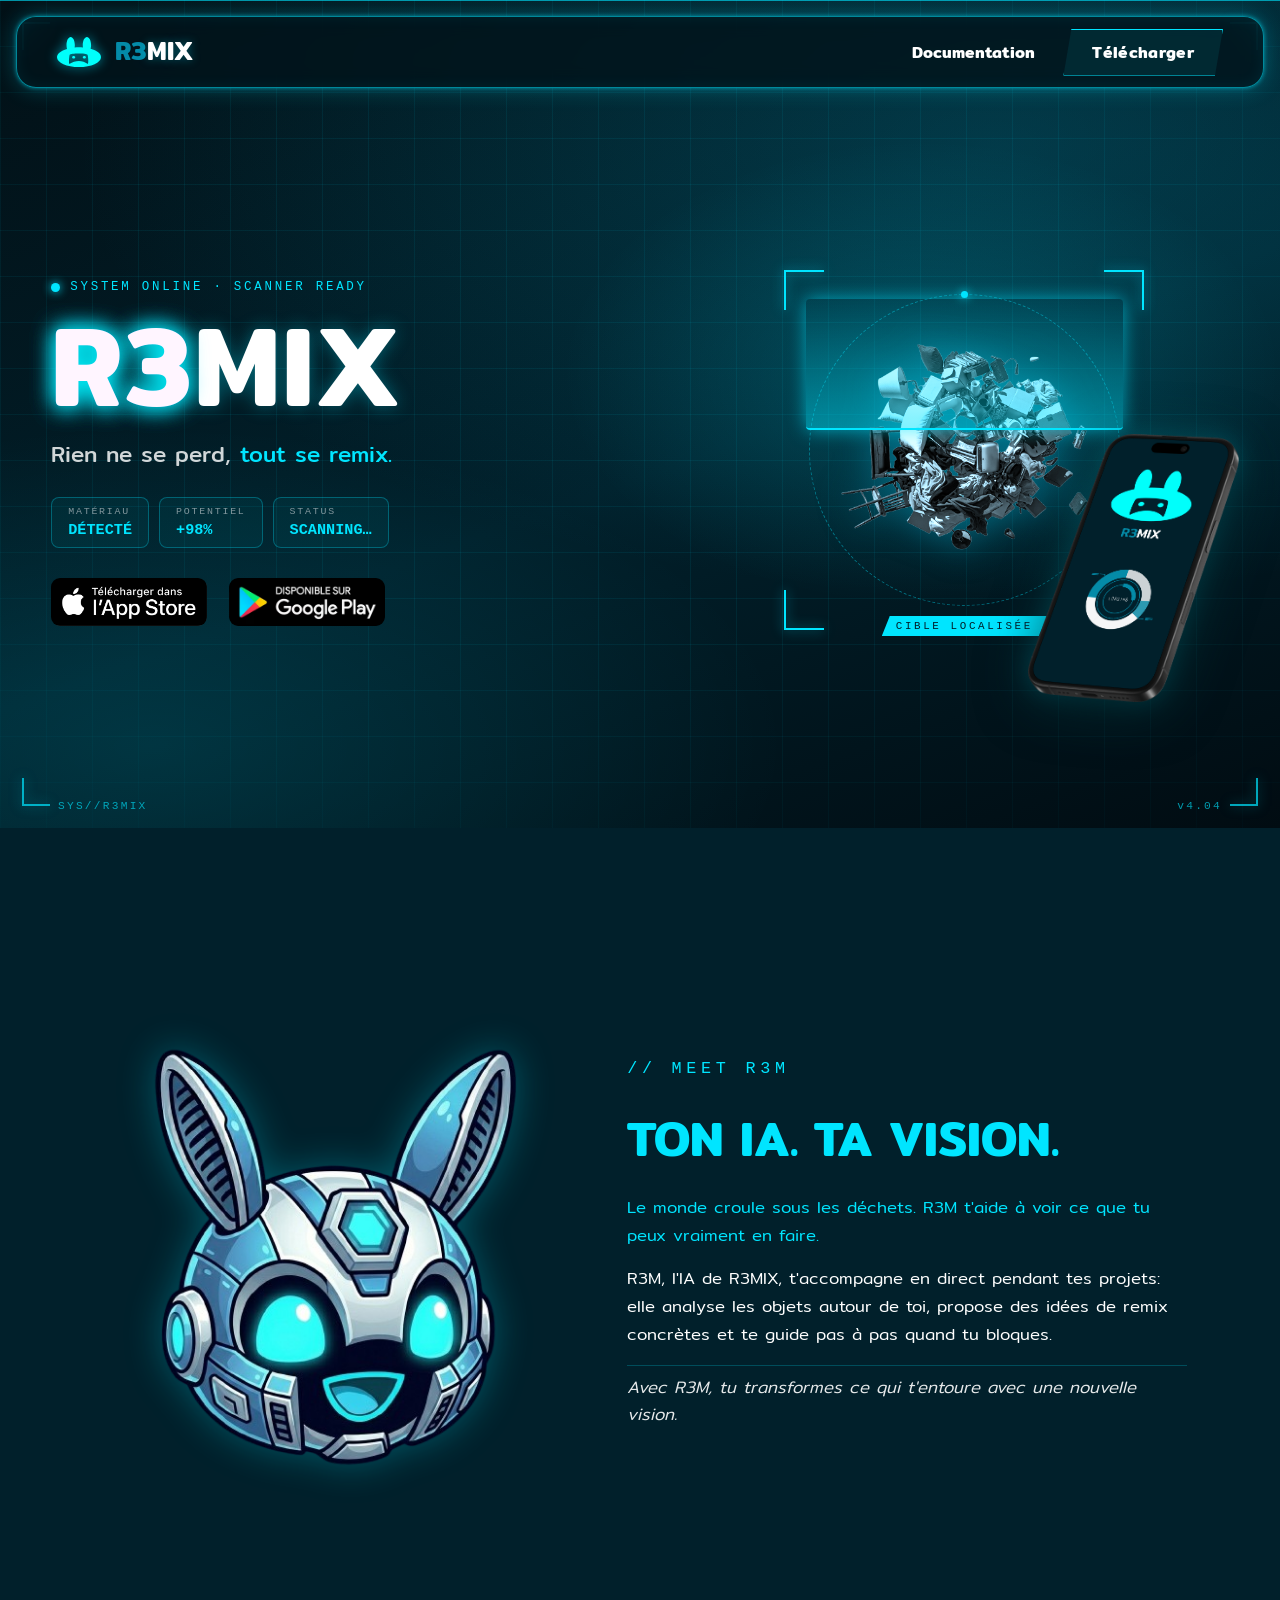
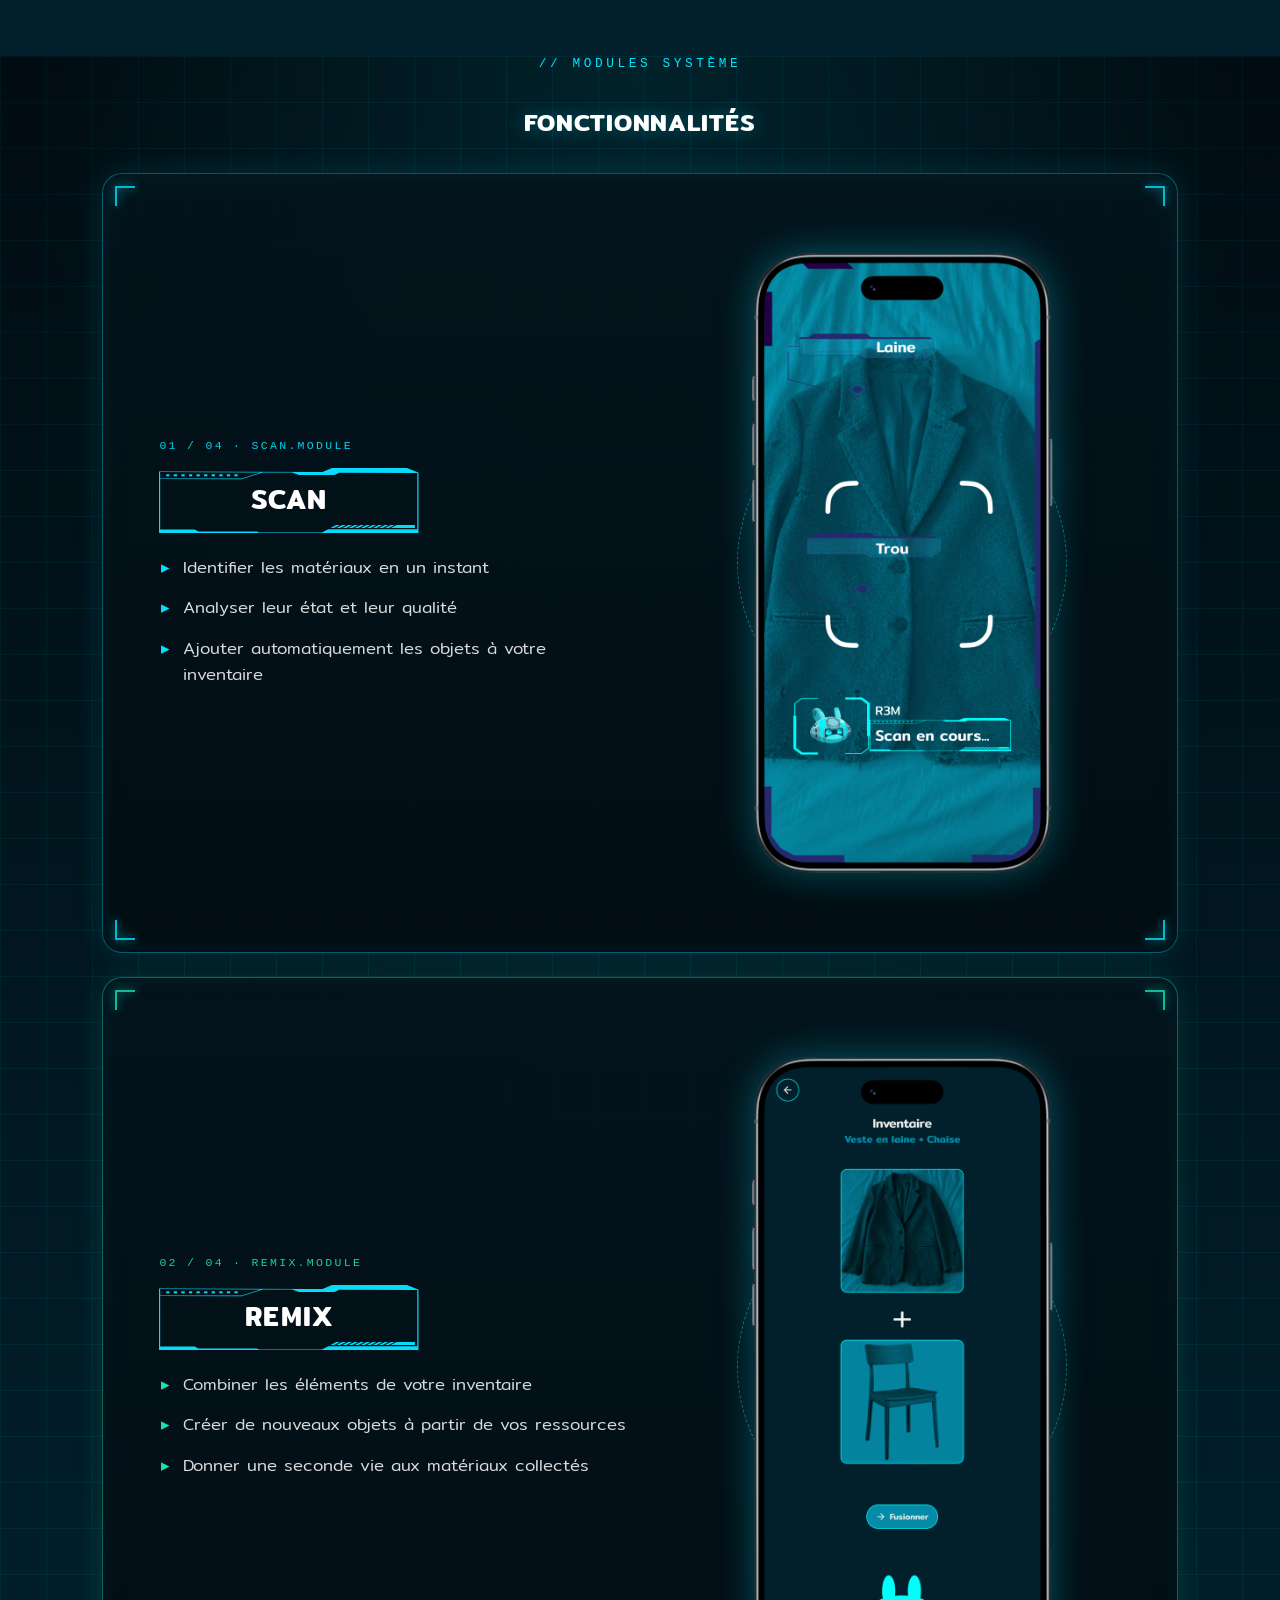
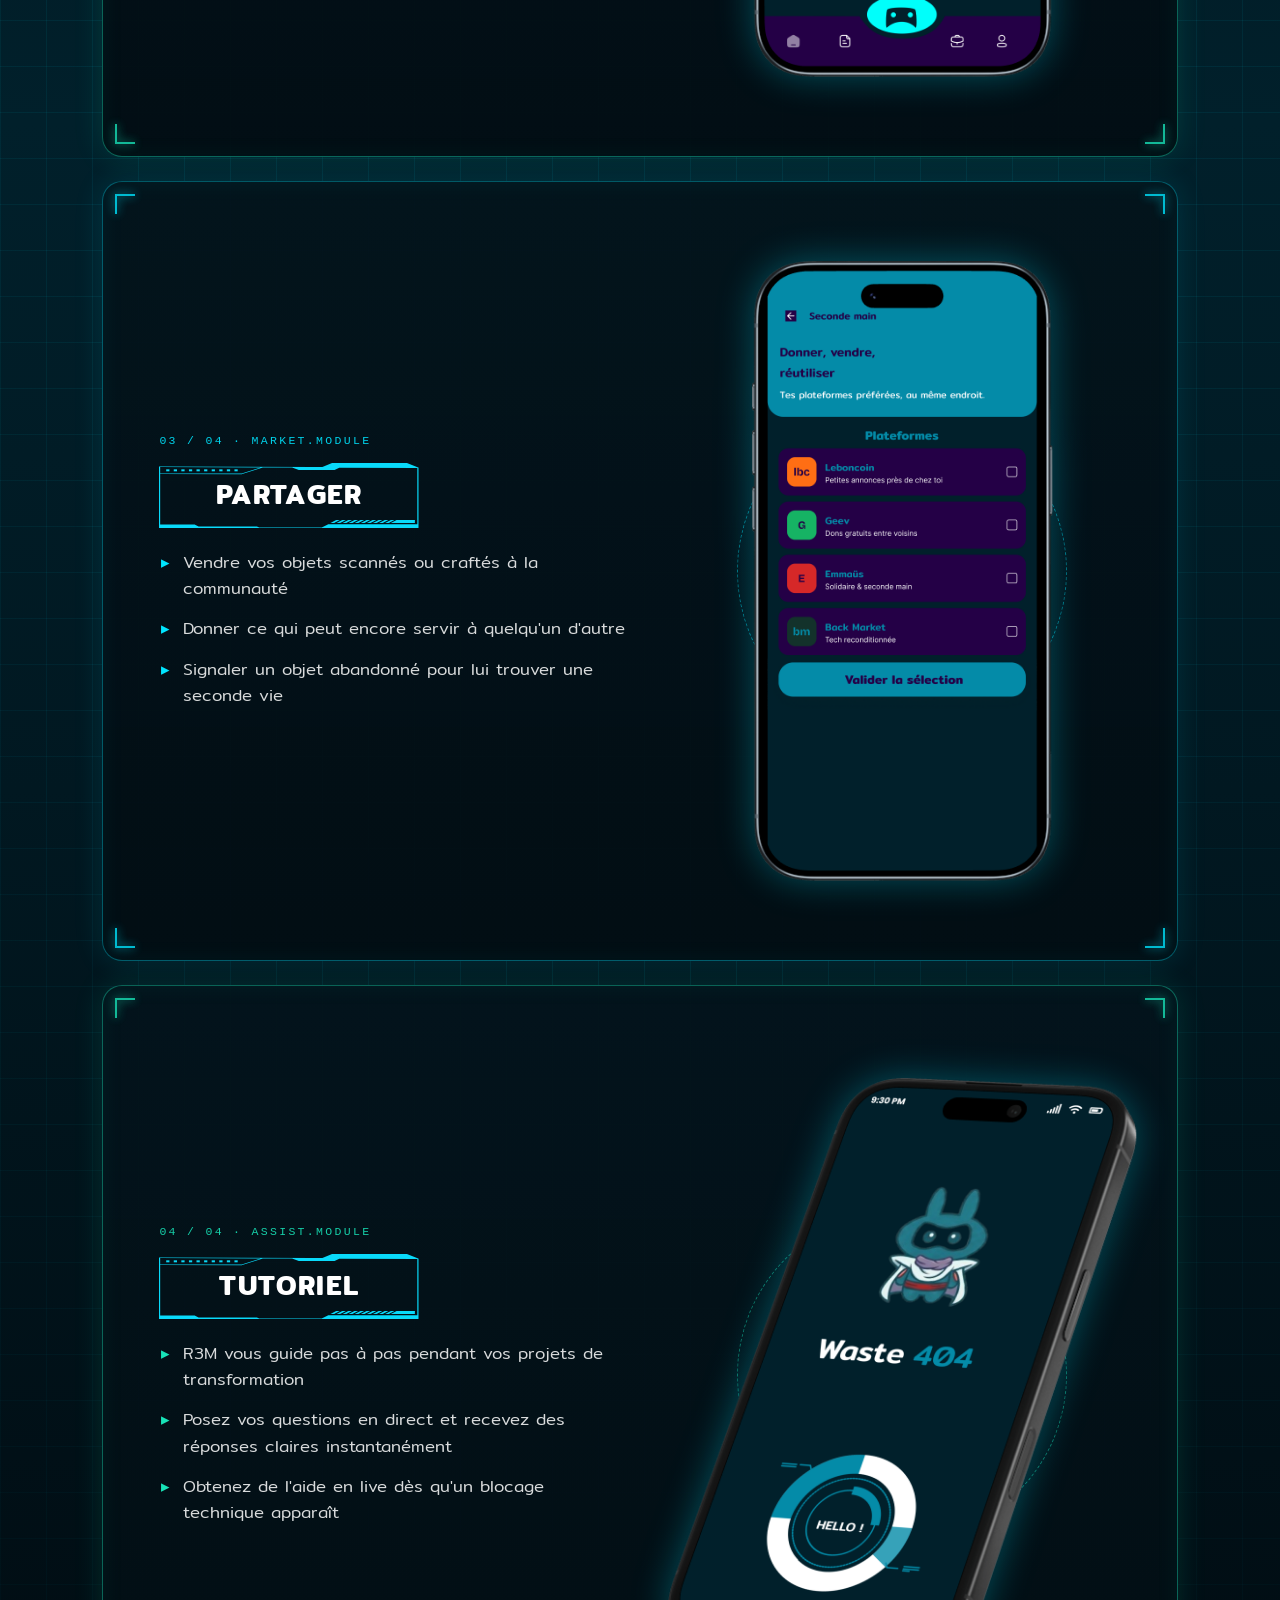
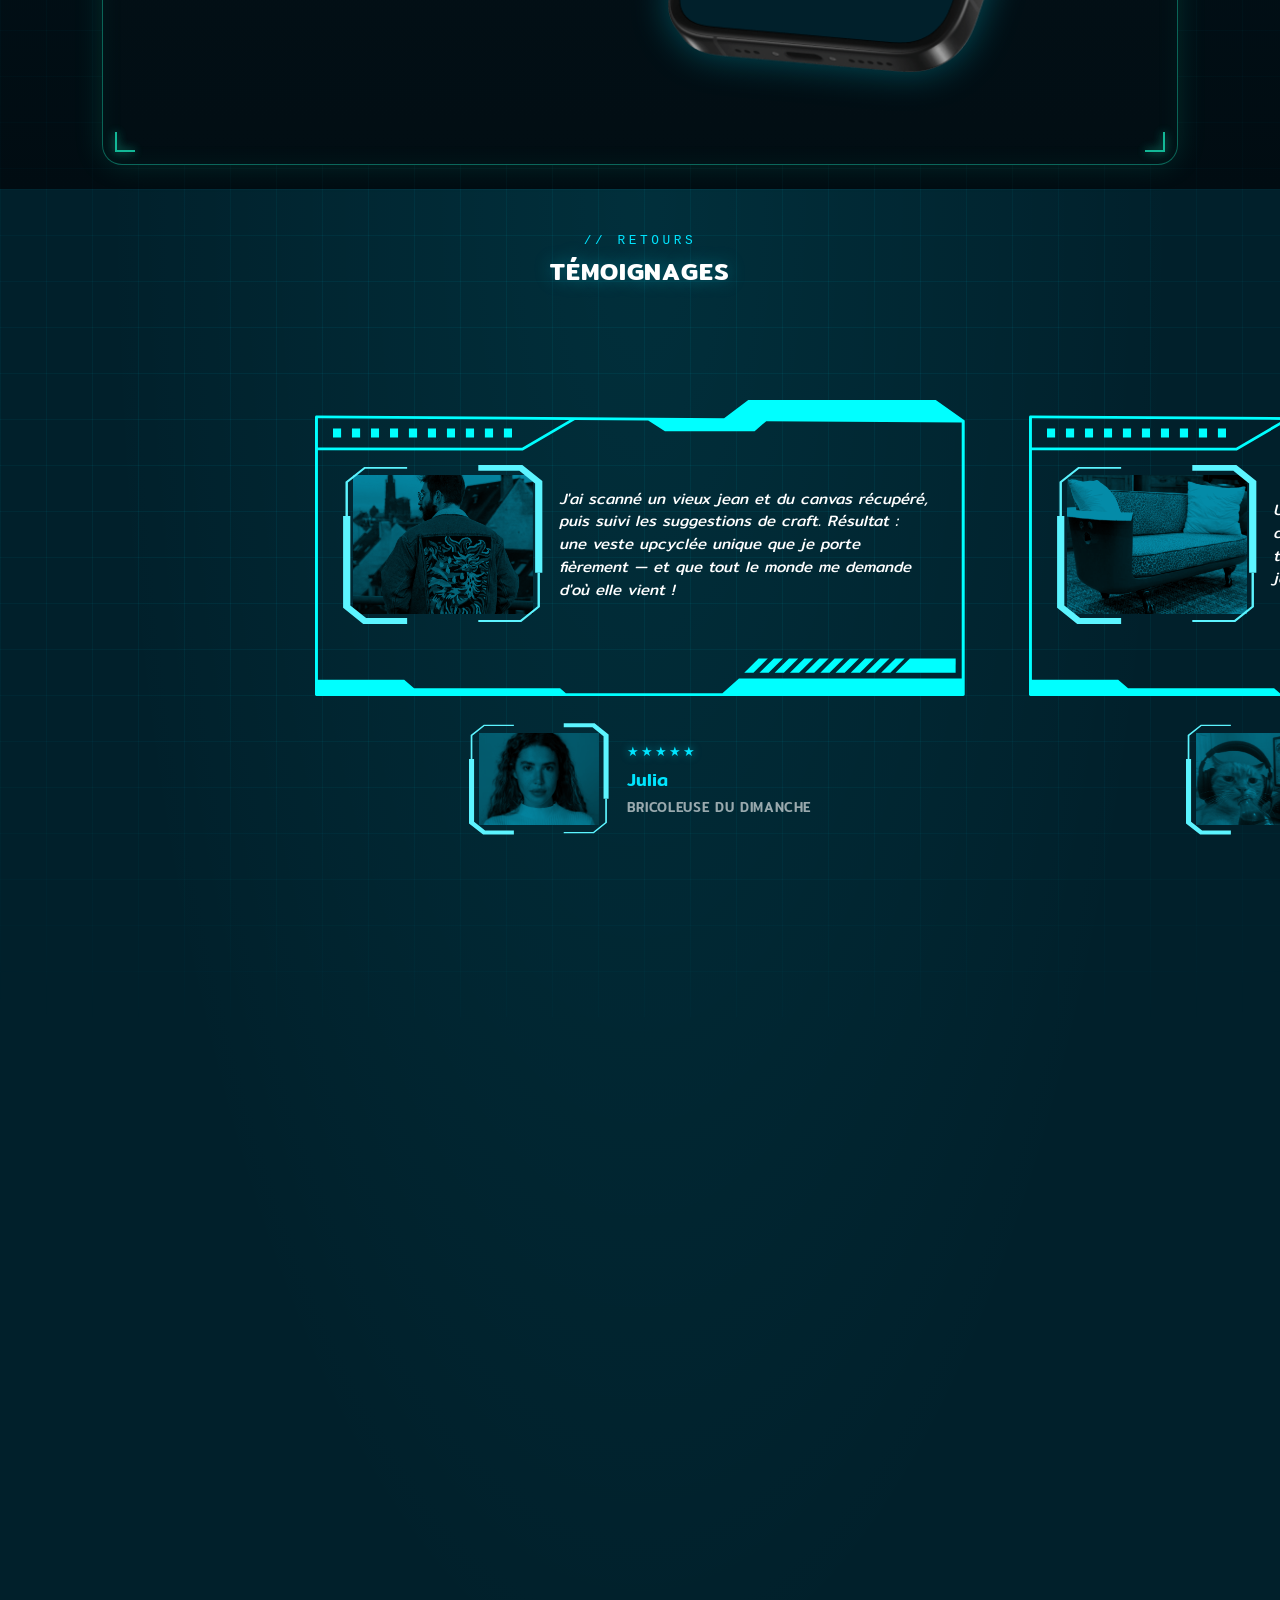
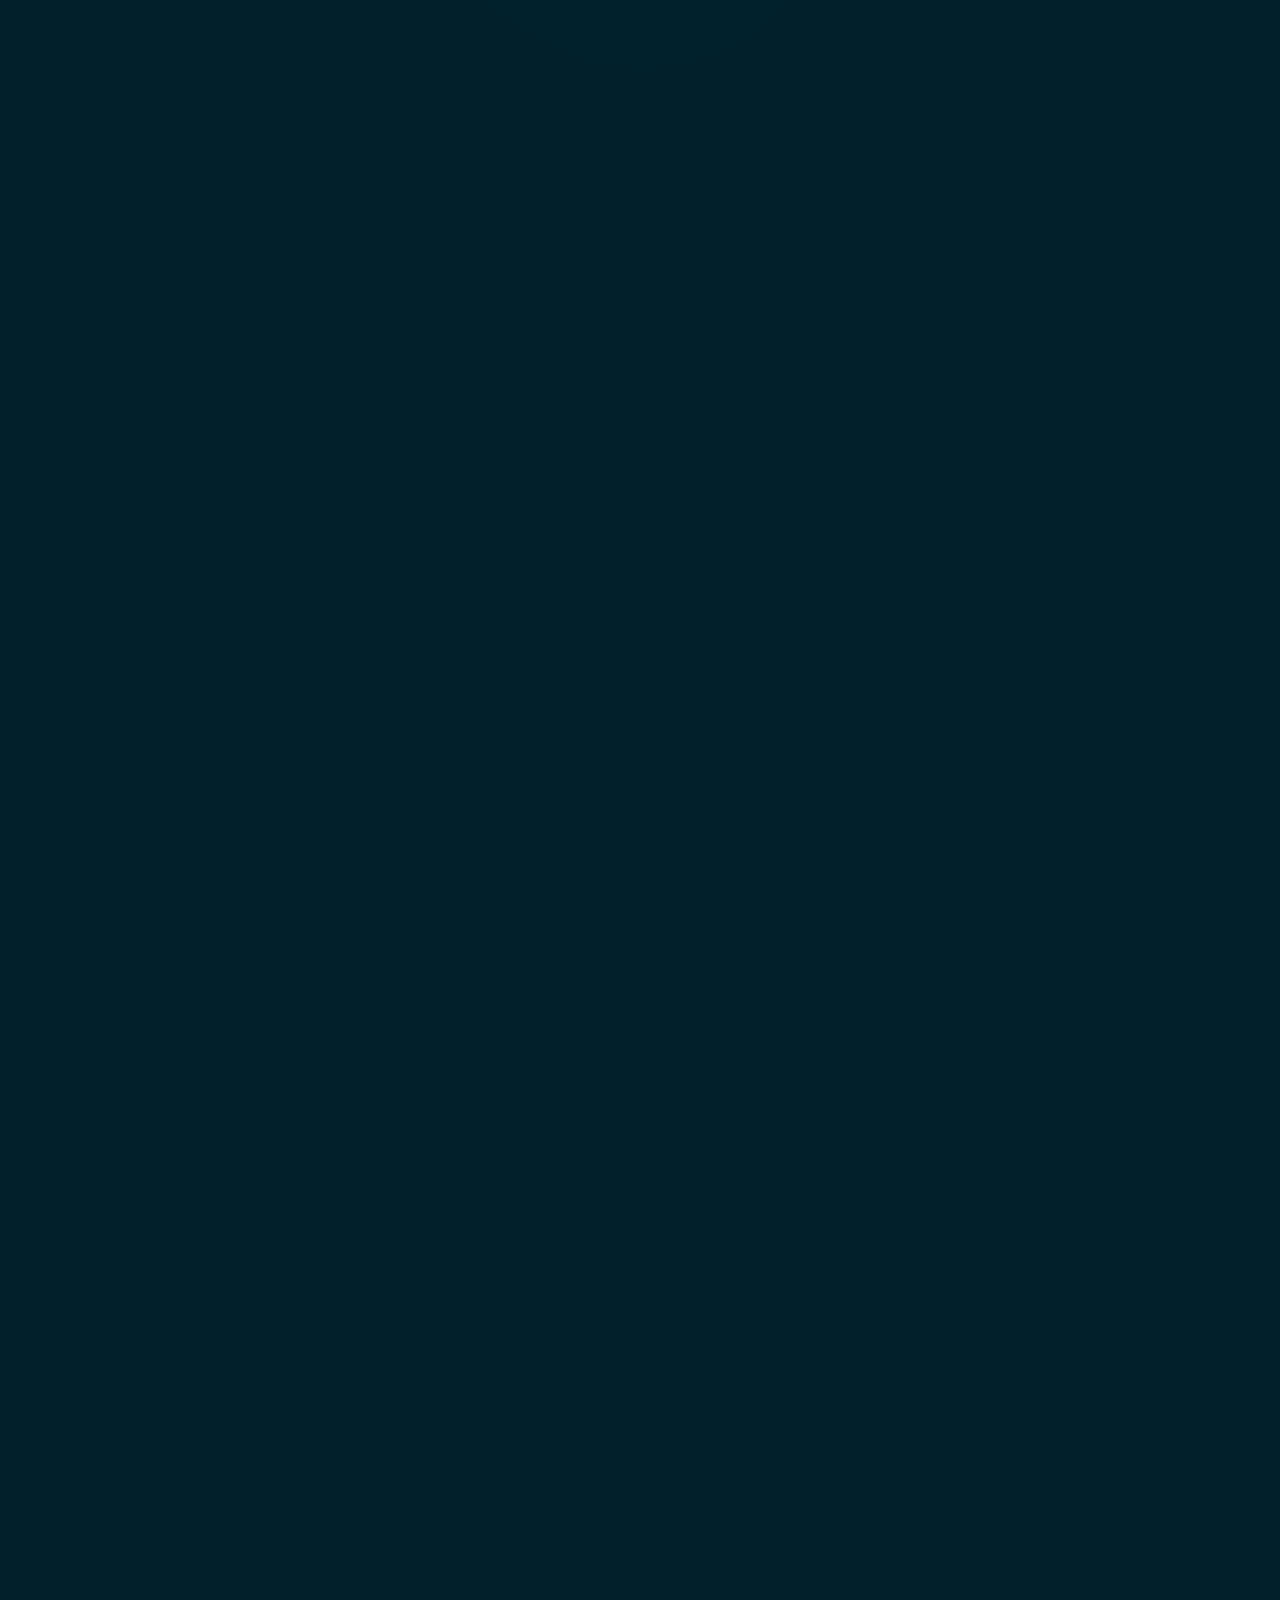
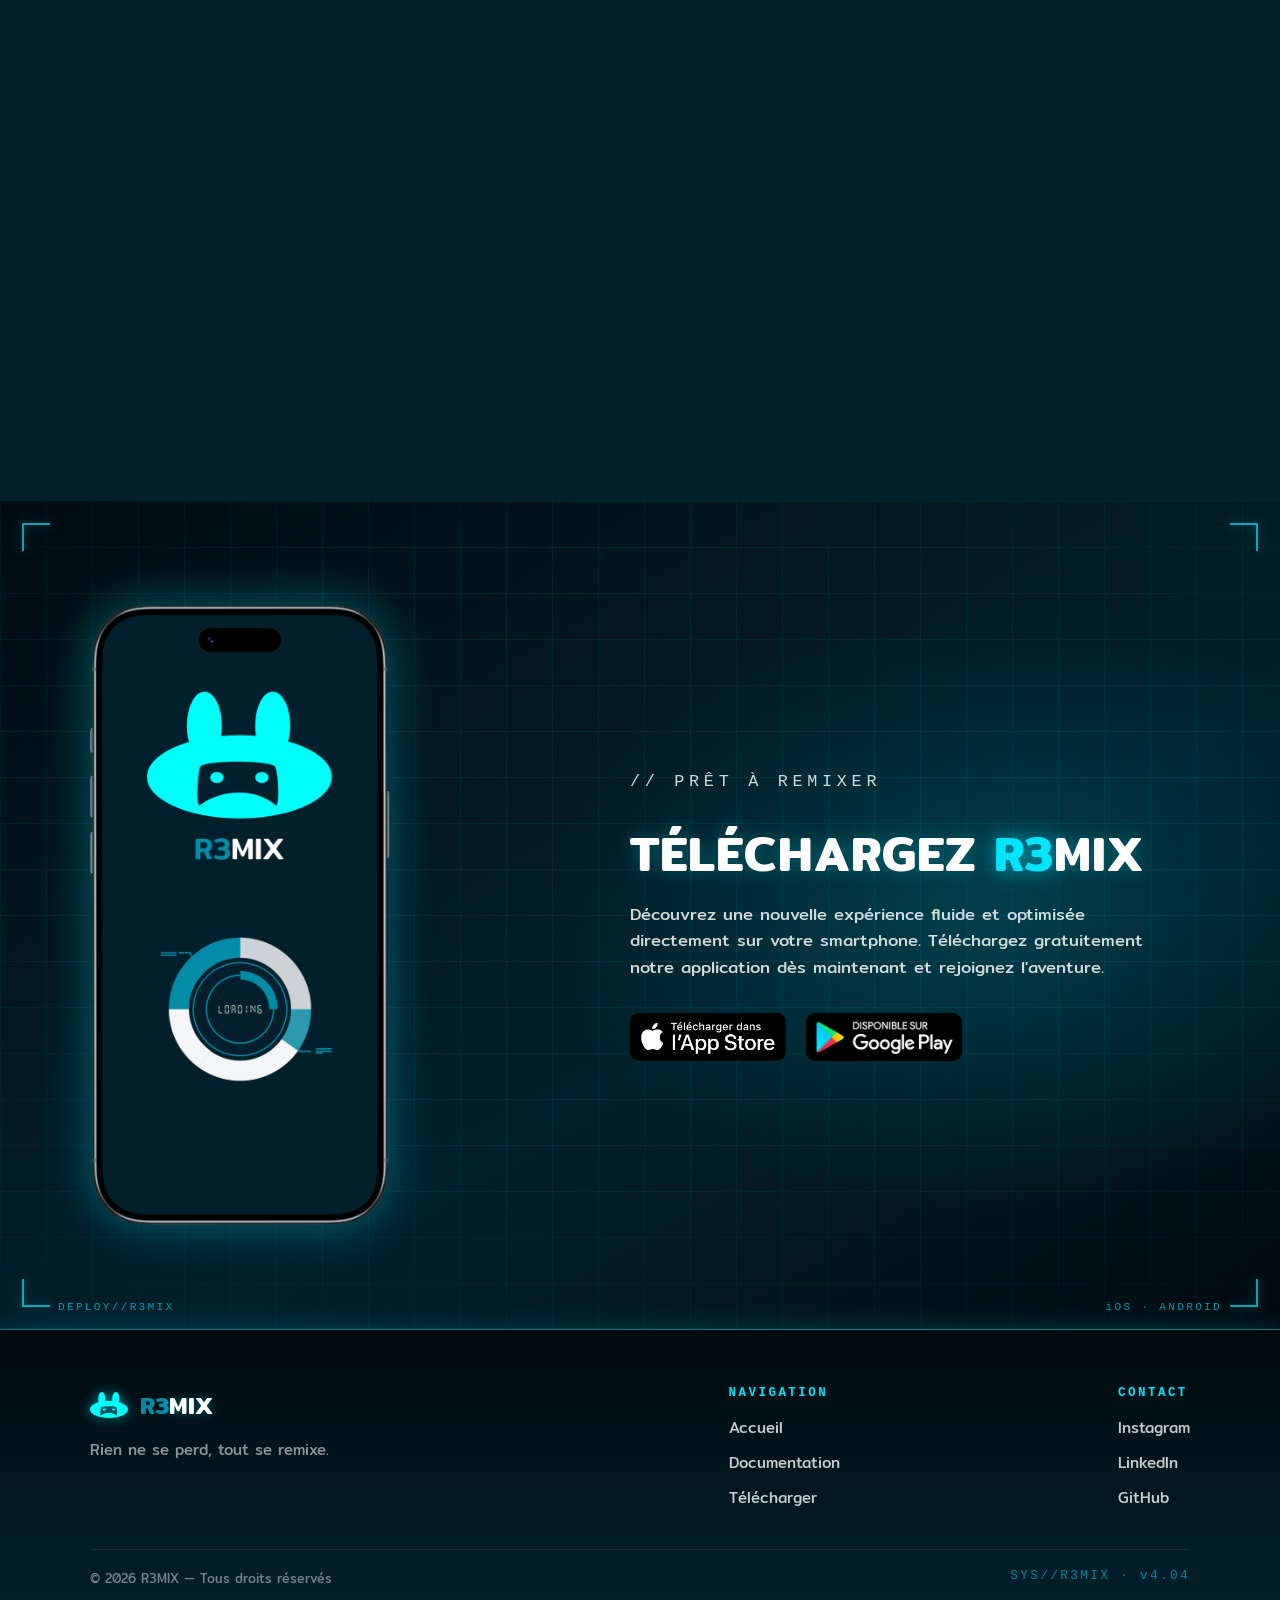
==== commit 917cd4e2: "Update soir 24 juin soir" ====
--- a/index.html
+++ b/index.html
@@ -19,8 +19,10 @@
       <span class="nav-logo-text"><span class="nav-logo-accent">R3</span>MIX</span>
     </a>
     <div class="nav-actions">
-      <a href="doc.html" class="nav-link">documentation</a>
-      <a target="_blank" href="https://www.figma.com/proto/Yg1JPnP7CUxEsBsc0eBv6f/WASTE-404?node-id=6352-3486&t=ItSNBShxPA9ElTEq-1" class="nav-cta">Télécharger</a>
+      <a href="doc.html" class="nav-link">Documentation</a>
+      <a target="_blank"
+        href="https://www.figma.com/proto/Yg1JPnP7CUxEsBsc0eBv6f/WASTE-404?node-id=6352-3486&t=ItSNBShxPA9ElTEq-1"
+        class="nav-cta">Télécharger</a>
     </div>
   </nav>
 
@@ -77,9 +79,9 @@
             <span class="scan-beam" aria-hidden="true"></span>
             <span class="scan-crosshair" aria-hidden="true"></span>
             <img class="hero-edison color-effect" src="asset/home/objets.png" alt="Edison, la mascotte de R3MIX">
-            <span class="scan-label" aria-hidden="true">TARGET LOCKED</span>
-          </div>
-          <img class="hero-bot" src="asset/home/hero-bot.png" alt="Aperçu de l'application R3MIX">
+            <span class="scan-label" aria-hidden="true">CIBLE LOCALISÉE</span>
+          </div>
+          <img class="hero-bot" src="asset/Page-Accueil.PNG" alt="Aperçu de l'application R3MIX">
         </div>
       </div>
     </div>
@@ -91,174 +93,179 @@
       <div class="context-text">
         <p class="context-kicker">// MEET R3M</p>
         <h1>Ton IA. Ta vision.</h1>
-        <p class="context-lead">Le monde croule sous les déchets. R3M t'aide à voir ce que tu peux vraiment en faire.</p>
-        <p>R3M, l'IA de R3MIX, t'accompagne en direct pendant tes projets: elle analyse les objets autour de toi, propose des idées de remix concrètes et te guide pas à pas quand tu bloques.</p>
+        <p class="context-lead">Le monde croule sous les déchets. R3M t'aide à voir ce que tu peux vraiment en faire.
+        </p>
+        <p>R3M, l'IA de R3MIX, t'accompagne en direct pendant tes projets: elle analyse les objets autour de toi,
+          propose des idées de remix concrètes et te guide pas à pas quand tu bloques.</p>
         <p class="context-tagline">Avec R3M, tu transformes ce qui t'entoure avec une nouvelle vision.</p>
       </div>
     </div>
   </section>
 
-    <section id="Fonctionnalites" class="section fonctionnalites">
-      <div class="hero-grid" aria-hidden="true"></div>
-      <div class="conteneur">
-    <p class="feat-kicker" aria-hidden="true">// MODULES SYSTÈME</p>
-    <h1>Fonctionnalités</h1>
-    <div class="sticky-feature feature-card feature-card--nuit">
-      <span class="feat-corner feat-corner--tl" aria-hidden="true"></span>
-      <span class="feat-corner feat-corner--tr" aria-hidden="true"></span>
-      <span class="feat-corner feat-corner--bl" aria-hidden="true"></span>
-      <span class="feat-corner feat-corner--br" aria-hidden="true"></span>
-      <div class="conteneur-text">
-        <span class="feat-index" aria-hidden="true">01 / 04 · SCAN.MODULE</span>
-        <div class="feature-title">
-          <h2>Scan</h2>
-        </div>
-        <div class="feature-description">
-          <p>Identifier les matériaux en un instant</p>
-          <p>Analyser leur état et leur qualité</p>
-          <p>Ajouter automatiquement les objets à votre inventaire</p>
-        </div>
-      </div>
-      <div class="conteneur-img">
-        <span class="feat-reticle" aria-hidden="true"></span>
-        <img src="asset/home/feature-scan.png" alt="Scan">
-      </div>
-    </div>
-
-    <div class="sticky-feature feature-card feature-card--sarcelle">
-      <span class="feat-corner feat-corner--tl" aria-hidden="true"></span>
-      <span class="feat-corner feat-corner--tr" aria-hidden="true"></span>
-      <span class="feat-corner feat-corner--bl" aria-hidden="true"></span>
-      <span class="feat-corner feat-corner--br" aria-hidden="true"></span>
-      <div class="conteneur-text">
-        <span class="feat-index" aria-hidden="true">02 / 04 · CRAFT.MODULE</span>
-        <div class="feature-title">
-          <h2>Remix</h2>
-        </div>
-        <div class="feature-description">
-          <p>Combiner les éléments de votre inventaire</p>
-          <p>Créer de nouveaux objets à partir de vos ressources</p>
-          <p>Donner une seconde vie aux matériaux collectés</p>
-        </div>
-      </div>
-      <div class="conteneur-img">
-        <span class="feat-reticle" aria-hidden="true"></span>
-        <img src="asset/home/feature-craft.png" alt="Craft">
-      </div>
-    </div>
-
-    <div class="sticky-feature feature-card feature-card--nuit">
-      <span class="feat-corner feat-corner--tl" aria-hidden="true"></span>
-      <span class="feat-corner feat-corner--tr" aria-hidden="true"></span>
-      <span class="feat-corner feat-corner--bl" aria-hidden="true"></span>
-      <span class="feat-corner feat-corner--br" aria-hidden="true"></span>
-      <div class="conteneur-text">
-        <span class="feat-index" aria-hidden="true">03 / 04 · MARKET.MODULE</span>
-        <div class="feature-title">
-          <h2>Partager</h2>
-        </div>
-        <div class="feature-description">
-          <p>Vendre vos objets scannés ou craftés à la communauté</p>
-          <p>Donner ce qui peut encore servir à quelqu'un d'autre</p>
-          <p>Signaler un objet abandonné pour lui trouver une seconde vie</p>
-        </div>
-      </div>
-      <div class="conteneur-img">
-        <span class="feat-reticle" aria-hidden="true"></span>
-        <img src="asset/home/feature-sell.png" alt="Vendre">
-      </div>
-    </div>
-
-    <div class="sticky-feature feature-card feature-card--sarcelle">
-      <span class="feat-corner feat-corner--tl" aria-hidden="true"></span>
-      <span class="feat-corner feat-corner--tr" aria-hidden="true"></span>
-      <span class="feat-corner feat-corner--bl" aria-hidden="true"></span>
-      <span class="feat-corner feat-corner--br" aria-hidden="true"></span>
-      <div class="conteneur-text">
-        <span class="feat-index" aria-hidden="true">04 / 04 · ASSIST.MODULE</span>
-        <div class="feature-title">
-          <h2>Tutoriel</h2>
-        </div>
-        <div class="feature-description">
-          <p>R3M vous guide pas à pas pendant vos projets de transformation</p>
-          <p>Posez vos questions en direct et recevez des réponses claires instantanément</p>
-          <p>Obtenez de l'aide en live dès qu'un blocage technique apparaît</p>
-        </div>
-      </div>
-      <div class="conteneur-img">
-        <span class="feat-reticle" aria-hidden="true"></span>
-        <img src="asset/home/hero-bot.png" alt="Assistant IA R3M en direct">
-      </div>
-    </div>
-
-  </div>
-</section>
- 
-    <section id="Temoignages">
-      <div class="testimonials-scroll">
-        <div class="testimonials-sticky">
-          <div class="testimonials-head">
-            <p class="testi-kicker" aria-hidden="true">// RETOURS TERRAIN</p>
-            <h1>Témoignages</h1>
-          </div>
-          <div class="testimonials-track">
-            <article>
-                <div class="testimonial-text">
-                    <div class="testimonial-photo color-effect">
-                        <img src="asset/testimonials/veste-jean.jpg" alt="Veste en jean upcyclée">
-                    </div>
-                    <p>J'ai scanné un vieux jean et du canvas récupéré, puis suivi les suggestions de craft. Résultat : une veste upcyclée unique que je porte fièrement — et que tout le monde me demande d'où elle vient !</p>
-                </div>
-                <div class="testimonial-author">
-                    <div class="testimonial-photo color-effect">
-                        <img class="avatar" src="asset/testimonials/avatar-julia.avif" alt="Julia">
-                    </div>
-                    <div class="Deplacement">
-                        <h4>Julia</h4>
-                        <h6>Bricoleuse du dimanche</h6>
-                    </div>
-                </div>
-            </article>
-            <article>
-                <div class="testimonial-text">
-                    <div class="testimonial-photo color-effect">
-                        <img src="asset/testimonials/baignoire-canape.jpg" alt="Canapé upcyclé à partir d'une baignoire">
-                    </div>
-                    <p>Une vieille baignoire traînait dans mon garage depuis des mois. Grâce au craft de R3MIX, je l'ai transformée en canapé design. Mon salon n'a jamais été aussi original !</p>
-                </div>
-                <div class="testimonial-author">
-                    <div class="testimonial-photo color-effect">
-                        <img class="avatar" src="asset/testimonials/avatar-amelie.jpg" alt="Amélie">
-                    </div>
-                    <div class="Deplacement">
-                        <h4>Amélie</h4>
-                        <h6>Passionnée d'upcycling</h6>
-                    </div>
-                </div>
-            </article>
-            <article>
-                <div class="testimonial-text">
-                    <div class="testimonial-photo color-effect">
-                        <img src="asset/testimonials/table-baril.webp" alt="Table basse upcyclée à partir d'un baril métal">
-                    </div>
-                    <p>J'ai scanné un baril métal rouillé que personne ne voulait, suivi le tuto craft, et créé cette table basse. Je l'ai revendue en quelques jours — R3MIX m'a fait gagner de l'argent sur un déchet !</p>
-                </div>
-                <div class="testimonial-author">
-                    <div class="testimonial-photo color-effect">
-                        <img class="avatar" src="asset/testimonials/avatar-lucas.png" alt="Lucas">
-                    </div>
-                    <div class="Deplacement">
-                        <h4>Lucas</h4>
-                        <h6>Vendeur occasionnel</h6>
-                    </div>
-                </div>
-            </article>
-          </div>
-        </div>
-      </div>
-    </section>
- 
-    <section id="download-section">
+  <section id="Fonctionnalites" class="section fonctionnalites">
+    <div class="hero-grid" aria-hidden="true"></div>
+    <div class="conteneur">
+      <p class="feat-kicker" aria-hidden="true">// MODULES SYSTÈME</p>
+      <h1>Fonctionnalités</h1>
+      <div class="sticky-feature feature-card feature-card--nuit">
+        <span class="feat-corner feat-corner--tl" aria-hidden="true"></span>
+        <span class="feat-corner feat-corner--tr" aria-hidden="true"></span>
+        <span class="feat-corner feat-corner--bl" aria-hidden="true"></span>
+        <span class="feat-corner feat-corner--br" aria-hidden="true"></span>
+        <div class="conteneur-text">
+          <span class="feat-index" aria-hidden="true">01 / 04 · SCAN.MODULE</span>
+          <div class="feature-title">
+            <h2>Scan</h2>
+          </div>
+          <div class="feature-description">
+            <p>Identifier les matériaux en un instant</p>
+            <p>Analyser leur état et leur qualité</p>
+            <p>Ajouter automatiquement les objets à votre inventaire</p>
+          </div>
+        </div>
+        <div class="conteneur-img">
+          <span class="feat-reticle" aria-hidden="true"></span>
+          <img src="asset/ScanDevantFinal.png" alt="Scan">
+        </div>
+      </div>
+
+      <div class="sticky-feature feature-card feature-card--sarcelle">
+        <span class="feat-corner feat-corner--tl" aria-hidden="true"></span>
+        <span class="feat-corner feat-corner--tr" aria-hidden="true"></span>
+        <span class="feat-corner feat-corner--bl" aria-hidden="true"></span>
+        <span class="feat-corner feat-corner--br" aria-hidden="true"></span>
+        <div class="conteneur-text">
+          <span class="feat-index" aria-hidden="true">02 / 04 · REMIX.MODULE</span>
+          <div class="feature-title">
+            <h2>Remix</h2>
+          </div>
+          <div class="feature-description">
+            <p>Combiner les éléments de votre inventaire</p>
+            <p>Créer de nouveaux objets à partir de vos ressources</p>
+            <p>Donner une seconde vie aux matériaux collectés</p>
+          </div>
+        </div>
+        <div class="conteneur-img">
+          <span class="feat-reticle" aria-hidden="true"></span>
+          <img src="asset/Craft-Inventaire.png" alt="Remix">
+        </div>
+      </div>
+
+      <div class="sticky-feature feature-card feature-card--nuit">
+        <span class="feat-corner feat-corner--tl" aria-hidden="true"></span>
+        <span class="feat-corner feat-corner--tr" aria-hidden="true"></span>
+        <span class="feat-corner feat-corner--bl" aria-hidden="true"></span>
+        <span class="feat-corner feat-corner--br" aria-hidden="true"></span>
+        <div class="conteneur-text">
+          <span class="feat-index" aria-hidden="true">03 / 04 · MARKET.MODULE</span>
+          <div class="feature-title">
+            <h2>Partager</h2>
+          </div>
+          <div class="feature-description">
+            <p>Vendre vos objets scannés ou craftés à la communauté</p>
+            <p>Donner ce qui peut encore servir à quelqu'un d'autre</p>
+            <p>Signaler un objet abandonné pour lui trouver une seconde vie</p>
+          </div>
+        </div>
+        <div class="conteneur-img">
+          <span class="feat-reticle" aria-hidden="true"></span>
+          <img src="asset/home/feature-sell.png" alt="Vendre">
+        </div>
+      </div>
+
+      <div class="sticky-feature feature-card feature-card--sarcelle">
+        <span class="feat-corner feat-corner--tl" aria-hidden="true"></span>
+        <span class="feat-corner feat-corner--tr" aria-hidden="true"></span>
+        <span class="feat-corner feat-corner--bl" aria-hidden="true"></span>
+        <span class="feat-corner feat-corner--br" aria-hidden="true"></span>
+        <div class="conteneur-text">
+          <span class="feat-index" aria-hidden="true">04 / 04 · ASSIST.MODULE</span>
+          <div class="feature-title">
+            <h2>Tutoriel</h2>
+          </div>
+          <div class="feature-description">
+            <p>R3M vous guide pas à pas pendant vos projets de transformation</p>
+            <p>Posez vos questions en direct et recevez des réponses claires instantanément</p>
+            <p>Obtenez de l'aide en live dès qu'un blocage technique apparaît</p>
+          </div>
+        </div>
+        <div class="conteneur-img">
+          <span class="feat-reticle" aria-hidden="true"></span>
+          <img src="asset/home/hero-bot.png" alt="Assistant IA R3M en direct">
+        </div>
+      </div>
+
+    </div>
+  </section>
+
+  <section id="Temoignages">
+    <div class="testimonials-scroll">
+      <div class="testimonials-sticky">
+        <div class="testimonials-head">
+          <p class="testi-kicker" aria-hidden="true">// RETOURS</p>
+          <h1>Témoignages</h1>
+        </div>
+        <div class="testimonials-track">
+          <article>
+            <div class="testimonial-text">
+              <div class="testimonial-photo color-effect">
+                <img src="asset/testimonials/veste-jean.jpg" alt="Veste en jean upcyclée">
+              </div>
+              <p>J'ai scanné un vieux jean et du canvas récupéré, puis suivi les suggestions de craft. Résultat : une
+                veste upcyclée unique que je porte fièrement — et que tout le monde me demande d'où elle vient !</p>
+            </div>
+            <div class="testimonial-author">
+              <div class="testimonial-photo color-effect">
+                <img class="avatar" src="asset/testimonials/avatar-julia.avif" alt="Julia">
+              </div>
+              <div class="Deplacement">
+                <h4>Julia</h4>
+                <h6>Bricoleuse du dimanche</h6>
+              </div>
+            </div>
+          </article>
+          <article>
+            <div class="testimonial-text">
+              <div class="testimonial-photo color-effect">
+                <img src="asset/testimonials/baignoire-canape.jpg" alt="Canapé upcyclé à partir d'une baignoire">
+              </div>
+              <p>Une vieille baignoire traînait dans mon garage depuis des mois. Grâce au craft de R3MIX, je l'ai
+                transformée en canapé design. Mon salon n'a jamais été aussi original !</p>
+            </div>
+            <div class="testimonial-author">
+              <div class="testimonial-photo color-effect">
+                <img class="avatar" src="asset/testimonials/avatar-amelie.jpg" alt="Amélie">
+              </div>
+              <div class="Deplacement">
+                <h4>Amélie</h4>
+                <h6>Passionnée d'upcycling</h6>
+              </div>
+            </div>
+          </article>
+          <article>
+            <div class="testimonial-text">
+              <div class="testimonial-photo color-effect">
+                <img src="asset/testimonials/table-baril.webp" alt="Table basse upcyclée à partir d'un baril métal">
+              </div>
+              <p>J'ai scanné un baril métal rouillé que personne ne voulait, suivi le tuto craft, et créé cette table
+                basse. Je l'ai revendue en quelques jours — R3MIX m'a fait gagner de l'argent sur un déchet !</p>
+            </div>
+            <div class="testimonial-author">
+              <div class="testimonial-photo color-effect">
+                <img class="avatar" src="asset/testimonials/avatar-lucas.png" alt="Lucas">
+              </div>
+              <div class="Deplacement">
+                <h4>Lucas</h4>
+                <h6>Vendeur occasionnel</h6>
+              </div>
+            </div>
+          </article>
+        </div>
+      </div>
+    </div>
+  </section>
+
+  <section id="download-section">
     <div class="hero-grid" aria-hidden="true"></div>
     <div class="hud-frame" aria-hidden="true">
       <span class="hud-corner hud-corner--tl"></span>
@@ -270,32 +277,33 @@
     </div>
     <div class="download-container">
 
-        <div class="download-image">
-            <span class="download-glow" aria-hidden="true"></span>
-            <img src="asset/home/download-app.png" alt="R3MIX">
-        </div>
-
-        <div class="download-content">
-            <p class="download-kicker" aria-hidden="true">// PRÊT À REMIXER</p>
-            <h2>Téléchargez <span class="download-accent">R3</span>MIX</h2>
-            <p>Découvrez une nouvelle expérience fluide et optimisée directement sur votre smartphone. Téléchargez gratuitement notre application dès maintenant et rejoignez l'aventure.</p>
-
-            <div class="download-buttons">
-                <a href="#" class="btn-store">
-                    <img src="asset/home/badge-app-store.png" alt="Télécharger dans l'App Store">
-                </a>
-
-                <a href="#" class="btn-store">
-                    <img src="asset/home/badge-google-play.png" alt="Disponible sur Google Play">
-                </a>
-            </div>
-        </div>
-
-    </div>
-</section>
-
-
-  
+      <div class="download-image">
+        <span class="download-glow" aria-hidden="true"></span>
+        <img src="asset/Accueil-Telechargement.PNG" alt="R3MIX">
+      </div>
+
+      <div class="download-content">
+        <p class="download-kicker" aria-hidden="true">// PRÊT À REMIXER</p>
+        <h2>Téléchargez <span class="download-accent">R3</span>MIX</h2>
+        <p>Découvrez une nouvelle expérience fluide et optimisée directement sur votre smartphone. Téléchargez
+          gratuitement notre application dès maintenant et rejoignez l'aventure.</p>
+
+        <div class="download-buttons">
+          <a href="#" class="btn-store">
+            <img src="asset/home/badge-app-store.png" alt="Télécharger dans l'App Store">
+          </a>
+
+          <a href="#" class="btn-store">
+            <img src="asset/home/badge-google-play.png" alt="Disponible sur Google Play">
+          </a>
+        </div>
+      </div>
+
+    </div>
+  </section>
+
+
+
   <footer class="site-footer">
     <div class="footer-inner">
       <div class="footer-brand">
@@ -310,7 +318,8 @@
         <h3>Navigation</h3>
         <a href="index.html#accueil">Accueil</a>
         <a href="doc.html">Documentation</a>
-        <a target="_blank" href="https://www.figma.com/proto/Yg1JPnP7CUxEsBsc0eBv6f/WASTE-404?node-id=6352-3486&t=ItSNBShxPA9ElTEq-1">Télécharger</a>
+        <a target="_blank"
+          href="https://www.figma.com/proto/Yg1JPnP7CUxEsBsc0eBv6f/WASTE-404?node-id=6352-3486&t=ItSNBShxPA9ElTEq-1">Télécharger</a>
       </nav>
 
       <div class="footer-col">
--- a/index.css
+++ b/index.css
@@ -3,7 +3,7 @@
 :root {
   --hero-box: #09DAFA;
 }
- 
+
 /* ============================================================
    HERO — Scanner interface (cyber HUD)
    ============================================================ */
@@ -67,7 +67,12 @@
 }
 
 /* --- HUD frame --- */
-.hud-frame { position: absolute; inset: 22px; pointer-events: none; z-index: 3; }
+.hud-frame {
+  position: absolute;
+  inset: 22px;
+  pointer-events: none;
+  z-index: 3;
+}
 
 .hud-corner {
   position: absolute;
@@ -76,10 +81,34 @@
   border: 2px solid rgba(0, 229, 255, 0.7);
   filter: drop-shadow(0 0 6px rgba(0, 229, 255, 0.5));
 }
-.hud-corner--tl { top: 0; left: 0; border-right: 0; border-bottom: 0; }
-.hud-corner--tr { top: 0; right: 0; border-left: 0; border-bottom: 0; }
-.hud-corner--bl { bottom: 0; left: 0; border-right: 0; border-top: 0; }
-.hud-corner--br { bottom: 0; right: 0; border-left: 0; border-top: 0; }
+
+.hud-corner--tl {
+  top: 0;
+  left: 0;
+  border-right: 0;
+  border-bottom: 0;
+}
+
+.hud-corner--tr {
+  top: 0;
+  right: 0;
+  border-left: 0;
+  border-bottom: 0;
+}
+
+.hud-corner--bl {
+  bottom: 0;
+  left: 0;
+  border-right: 0;
+  border-top: 0;
+}
+
+.hud-corner--br {
+  bottom: 0;
+  right: 0;
+  border-left: 0;
+  border-top: 0;
+}
 
 .hud-tag {
   position: absolute;
@@ -89,8 +118,14 @@
   letter-spacing: 0.2em;
   color: rgba(0, 229, 255, 0.65);
 }
-.hud-tag--left { left: 36px; }
-.hud-tag--right { right: 36px; }
+
+.hud-tag--left {
+  left: 36px;
+}
+
+.hud-tag--right {
+  right: 36px;
+}
 
 /* --- Layout --- */
 .hero-inner {
@@ -105,7 +140,9 @@
 }
 
 /* --- Left copy --- */
-.hero-copy { color: var(--blanc); }
+.hero-copy {
+  color: var(--blanc);
+}
 
 .hero-status {
   display: inline-flex;
@@ -118,6 +155,7 @@
   color: var(--cyan-neon);
   text-transform: uppercase;
 }
+
 .status-dot {
   width: 9px;
   height: 9px;
@@ -136,11 +174,17 @@
   color: var(--blanc);
   text-shadow: 0 0 18px rgba(0, 229, 255, 0.35);
 }
+
 .hero-title .accent {
   color: var(--cyan-neon);
   text-shadow: 0 0 22px rgba(0, 229, 255, 0.7);
 }
-.hero-title .glitch { position: relative; display: inline-block; }
+
+.hero-title .glitch {
+  position: relative;
+  display: inline-block;
+}
+
 .hero-title .glitch::before,
 .hero-title .glitch::after {
   content: attr(data-text);
@@ -148,15 +192,29 @@
   inset: 0;
   pointer-events: none;
 }
-.hero-title .glitch::before { color: #ff2e88; mix-blend-mode: screen; animation: glitch-x 3.4s steps(2) infinite; }
-.hero-title .glitch::after { color: var(--bleu-sarcelle); mix-blend-mode: screen; animation: glitch-y 2.7s steps(2) infinite reverse; }
+
+.hero-title .glitch::before {
+  color: #ff2e88;
+  mix-blend-mode: screen;
+  animation: glitch-x 3.4s steps(2) infinite;
+}
+
+.hero-title .glitch::after {
+  color: var(--bleu-sarcelle);
+  mix-blend-mode: screen;
+  animation: glitch-y 2.7s steps(2) infinite reverse;
+}
 
 .hero-tagline {
   margin: 18px 0 26px;
   font-size: clamp(1.05rem, 2vw, 1.4rem);
   color: rgba(255, 255, 255, 0.82);
 }
-.hero-tagline em { color: var(--cyan-neon); font-style: normal; }
+
+.hero-tagline em {
+  color: var(--cyan-neon);
+  font-style: normal;
+}
 
 .hero-readout {
   list-style: none;
@@ -166,6 +224,7 @@
   margin: 0 0 30px;
   padding: 0;
 }
+
 .hero-readout li {
   display: flex;
   flex-direction: column;
@@ -176,11 +235,29 @@
   background: rgba(0, 229, 255, 0.05);
   font-family: var(--hud-mono);
 }
-.hero-readout span { font-size: 0.62rem; letter-spacing: 0.18em; color: rgba(255, 255, 255, 0.5); }
-.hero-readout b { font-size: 0.95rem; color: var(--cyan-neon); }
-.hero-readout .blink { animation: blink 1s steps(1) infinite; }
-
-.hero-cta { display: flex; align-items: center; gap: 22px; flex-wrap: wrap; }
+
+.hero-readout span {
+  font-size: 0.62rem;
+  letter-spacing: 0.18em;
+  color: rgba(255, 255, 255, 0.5);
+}
+
+.hero-readout b {
+  font-size: 0.95rem;
+  color: var(--cyan-neon);
+}
+
+.hero-readout .blink {
+  animation: blink 1s steps(1) infinite;
+}
+
+.hero-cta {
+  display: flex;
+  align-items: center;
+  gap: 22px;
+  flex-wrap: wrap;
+}
+
 .hero-ghost {
   text-decoration: none;
   color: var(--blanc);
@@ -189,7 +266,11 @@
   border-bottom: 1px solid transparent;
   transition: color 0.25s ease, border-color 0.25s ease;
 }
-.hero-ghost:hover { color: var(--cyan-neon); border-color: var(--cyan-neon); }
+
+.hero-ghost:hover {
+  color: var(--cyan-neon);
+  border-color: var(--cyan-neon);
+}
 
 /* --- Right scan stage --- */
 .hero-stage {
@@ -216,10 +297,34 @@
   filter: drop-shadow(0 0 6px rgba(0, 229, 255, 0.6));
   animation: reticle-pulse 2.6s ease-in-out infinite;
 }
-.reticle--tl { top: 0; left: 0; border-right: 0; border-bottom: 0; }
-.reticle--tr { top: 0; right: 0; border-left: 0; border-bottom: 0; }
-.reticle--bl { bottom: 0; left: 0; border-right: 0; border-top: 0; }
-.reticle--br { bottom: 0; right: 0; border-left: 0; border-top: 0; }
+
+.reticle--tl {
+  top: 0;
+  left: 0;
+  border-right: 0;
+  border-bottom: 0;
+}
+
+.reticle--tr {
+  top: 0;
+  right: 0;
+  border-left: 0;
+  border-bottom: 0;
+}
+
+.reticle--bl {
+  bottom: 0;
+  left: 0;
+  border-right: 0;
+  border-top: 0;
+}
+
+.reticle--br {
+  bottom: 0;
+  right: 0;
+  border-left: 0;
+  border-top: 0;
+}
 
 .scan-ring {
   position: absolute;
@@ -229,6 +334,7 @@
   border: 1px dashed rgba(0, 229, 255, 0.4);
   animation: spin 14s linear infinite;
 }
+
 .scan-ring::after {
   content: "";
   position: absolute;
@@ -310,68 +416,161 @@
 
 /* --- Keyframes --- */
 @keyframes hero-sweep {
-  0% { top: -180px; }
-  100% { top: 100%; }
-}
+  0% {
+    top: -180px;
+  }
+
+  100% {
+    top: 100%;
+  }
+}
+
 @keyframes grid-drift {
-  from { background-position: 0 0, 0 0; }
-  to { background-position: 46px 46px, 46px 46px; }
-}
+  from {
+    background-position: 0 0, 0 0;
+  }
+
+  to {
+    background-position: 46px 46px, 46px 46px;
+  }
+}
+
 @keyframes blink {
-  0%, 49% { opacity: 1; }
-  50%, 100% { opacity: 0.15; }
-}
+
+  0%,
+  49% {
+    opacity: 1;
+  }
+
+  50%,
+  100% {
+    opacity: 0.15;
+  }
+}
+
 @keyframes scan-beam {
-  0%, 100% { top: 8%; opacity: 0.9; }
-  50% { top: 56%; opacity: 1; }
-}
+
+  0%,
+  100% {
+    top: 8%;
+    opacity: 0.9;
+  }
+
+  50% {
+    top: 56%;
+    opacity: 1;
+  }
+}
+
 @keyframes float {
-  0%, 100% { transform: translateY(0); }
-  50% { transform: translateY(-12px); }
-}
+
+  0%,
+  100% {
+    transform: translateY(0);
+  }
+
+  50% {
+    transform: translateY(-12px);
+  }
+}
+
 @keyframes spin {
-  to { transform: rotate(360deg); }
-}
+  to {
+    transform: rotate(360deg);
+  }
+}
+
 @keyframes reticle-pulse {
-  0%, 100% { opacity: 1; }
-  50% { opacity: 0.4; }
-}
+
+  0%,
+  100% {
+    opacity: 1;
+  }
+
+  50% {
+    opacity: 0.4;
+  }
+}
+
 @keyframes glitch-x {
-  0%, 92%, 100% { transform: translate(0); opacity: 0; }
-  93% { transform: translate(-3px, 1px); opacity: 0.8; }
-  97% { transform: translate(2px, -1px); opacity: 0.8; }
-}
+
+  0%,
+  92%,
+  100% {
+    transform: translate(0);
+    opacity: 0;
+  }
+
+  93% {
+    transform: translate(-3px, 1px);
+    opacity: 0.8;
+  }
+
+  97% {
+    transform: translate(2px, -1px);
+    opacity: 0.8;
+  }
+}
+
 @keyframes glitch-y {
-  0%, 90%, 100% { transform: translate(0); opacity: 0; }
-  94% { transform: translate(3px, -2px); opacity: 0.7; }
-  98% { transform: translate(-2px, 2px); opacity: 0.7; }
-}
-
-@media (prefers-reduced-motion: reduce) {
-  .hero-grid, .hero-scanline, .status-dot, .hero-readout .blink,
-  .scan-ring, .scan-beam, .hero-edison, .hero-bot, .reticle, .context-r3m-image,
-  .hero-title .glitch::before, .hero-title .glitch::after {
-    animation: none;
-  }
-  .hero-scanline { display: none; }
-}
+
+  0%,
+  90%,
+  100% {
+    transform: translate(0);
+    opacity: 0;
+  }
+
+  94% {
+    transform: translate(3px, -2px);
+    opacity: 0.7;
+  }
+
+  98% {
+    transform: translate(-2px, 2px);
+    opacity: 0.7;
+  }
+}
+
+
 
 @media (max-width: 768px) {
-  header { height: auto; min-height: var(--section-height); }
+  header {
+    height: auto;
+    min-height: var(--section-height);
+  }
+
   .hero-inner {
     grid-template-columns: 1fr;
     gap: 28px;
     padding: calc(var(--nav-height) + 28px) 0 48px;
     text-align: center;
   }
-  .hero-status, .hero-readout, .hero-cta { justify-content: center; }
-  .hero-status { justify-content: center; }
-  .hero-readout { justify-content: center; }
-  .hero-stage { order: -1; }
-  .scan-target { width: min(280px, 70vw); }
-}
- 
- 
+
+  .hero-status,
+  .hero-readout,
+  .hero-cta {
+    justify-content: center;
+  }
+
+  .hero-status {
+    justify-content: center;
+  }
+
+  .hero-readout {
+    justify-content: center;
+  }
+
+  .hero-stage {
+    order: -1;
+  }
+
+  .scan-target {
+    width: min(280px, 70vw);
+  }
+}
+
+
 .section {
   min-height: var(--section-height);
   display: flex;
@@ -380,12 +579,12 @@
   text-align: center;
 }
 
- 
+
 .content h2 {
   font-size: 3rem;
   text-transform: uppercase;
 }
- 
+
 .content p,
 .content span {
   font-size: 1rem;
@@ -465,8 +664,8 @@
   padding-top: 8px;
   border-top: 1px solid rgba(0, 229, 255, 0.25);
 }
- 
-.fonctionnalites .conteneur > h1,
+
+.fonctionnalites .conteneur>h1,
 #Temoignages h1 {
   margin-top: var(--section-title-margin-top);
   margin-bottom: var(--section-title-margin-bottom);
@@ -483,7 +682,9 @@
     linear-gradient(180deg, #010c12 0%, var(--bleu-nuit) 50%, #010c12 100%);
 }
 
-.fonctionnalites > .hero-grid { z-index: 0; }
+.fonctionnalites>.hero-grid {
+  z-index: 0;
+}
 
 .fonctionnalites .conteneur {
   position: relative;
@@ -500,7 +701,7 @@
   color: var(--cyan-neon);
 }
 
-.fonctionnalites .conteneur > h1 {
+.fonctionnalites .conteneur>h1 {
   text-align: center;
   color: var(--blanc);
   text-transform: uppercase;
@@ -528,7 +729,10 @@
   --accent: var(--cyan-neon);
 }
 
-.fonctionnalites .feature-card--nuit { --accent: var(--cyan-neon); }
+.fonctionnalites .feature-card--nuit {
+  --accent: var(--cyan-neon);
+}
+
 .fonctionnalites .feature-card--sarcelle {
   --accent: #18e3b8;
   border-color: rgba(24, 227, 184, 0.4);
@@ -544,10 +748,34 @@
   opacity: 0.8;
   filter: drop-shadow(0 0 5px var(--accent));
 }
-.feat-corner--tl { top: 12px; left: 12px; border-right: 0; border-bottom: 0; }
-.feat-corner--tr { top: 12px; right: 12px; border-left: 0; border-bottom: 0; }
-.feat-corner--bl { bottom: 12px; left: 12px; border-right: 0; border-top: 0; }
-.feat-corner--br { bottom: 12px; right: 12px; border-left: 0; border-top: 0; }
+
+.feat-corner--tl {
+  top: 12px;
+  left: 12px;
+  border-right: 0;
+  border-bottom: 0;
+}
+
+.feat-corner--tr {
+  top: 12px;
+  right: 12px;
+  border-left: 0;
+  border-bottom: 0;
+}
+
+.feat-corner--bl {
+  bottom: 12px;
+  left: 12px;
+  border-right: 0;
+  border-top: 0;
+}
+
+.feat-corner--br {
+  bottom: 12px;
+  right: 12px;
+  border-left: 0;
+  border-top: 0;
+}
 
 .fonctionnalites .conteneur-text {
   flex: 1;
@@ -606,6 +834,7 @@
   line-height: 1.55;
   font-weight: 300;
 }
+
 .fonctionnalites .feature-description p::before {
   content: "▸";
   position: absolute;
@@ -632,6 +861,7 @@
   opacity: 0.45;
   animation: spin 16s linear infinite;
 }
+
 .feat-reticle::after {
   content: "";
   position: absolute;
@@ -665,22 +895,42 @@
     padding: 24px;
     gap: 16px;
   }
+
   .fonctionnalites .conteneur-text {
     max-width: none;
     align-items: center;
     text-align: center;
   }
-  .fonctionnalites .feature-title { align-self: center; }
-  .fonctionnalites .feature-description p { text-align: left; }
-  .fonctionnalites .conteneur-img { height: auto; width: 100%; }
-  .fonctionnalites .conteneur-img img { height: auto; width: 68%; }
-  .feat-reticle { width: 60%; }
+
+  .fonctionnalites .feature-title {
+    align-self: center;
+  }
+
+  .fonctionnalites .feature-description p {
+    text-align: left;
+  }
+
+  .fonctionnalites .conteneur-img {
+    height: auto;
+    width: 100%;
+  }
+
+  .fonctionnalites .conteneur-img img {
+    height: auto;
+    width: 68%;
+  }
+
+  .feat-reticle {
+    width: 60%;
+  }
 }
 
 @media (prefers-reduced-motion: reduce) {
-  .feat-reticle { animation: none; }
-}
- 
+  .feat-reticle {
+    animation: none;
+  }
+}
+
 
 /* Temoignages */
 #Temoignages {
@@ -744,7 +994,7 @@
 }
 
 .testimonials-track {
-  --card-width: min(80vw,650px);
+  --card-width: min(80vw, 650px);
   position: relative;
   z-index: 1;
   flex: 1;
@@ -810,7 +1060,7 @@
   overflow: hidden;
 }
 
-.testimonial-photo > img {
+.testimonial-photo>img {
   position: absolute;
   top: 10px;
   left: 10px;
@@ -833,6 +1083,7 @@
   pointer-events: none;
   z-index: 1;
 }
+
 /* Effet de couleur pour les images */
 .testimonial-photo.color-effect::before {
   content: '';
@@ -845,11 +1096,12 @@
   z-index: 0;
 }
 
-.testimonial-photo.color-effect > img {
+.testimonial-photo.color-effect>img {
   mix-blend-mode: multiply;
   filter: grayscale(100%) contrast(1.2);
   z-index: 1;
 }
+
 .Deplacement::before {
   content: "★★★★★";
   display: block;
@@ -879,129 +1131,156 @@
    TÉLÉCHARGEMENT — deploy panel (cyber HUD)
    ============================================================ */
 #download-section {
-    position: relative;
-    color: var(--blanc);
-    padding: 60px 40px;
-    height: var(--section-height);
-    box-sizing: border-box;
-    display: flex;
-    align-items: center;
+  position: relative;
+  color: var(--blanc);
+  padding: 60px 40px;
+  height: var(--section-height);
+  box-sizing: border-box;
+  display: flex;
+  align-items: center;
+  justify-content: center;
+  overflow: hidden;
+  background:
+    radial-gradient(60% 60% at 78% 50%, rgba(0, 229, 255, 0.16), transparent 60%),
+    linear-gradient(150deg, #010c12 0%, var(--bleu-nuit) 60%, #010a0f 100%);
+}
+
+#download-section>.hud-frame {
+  inset: 22px;
+}
+
+.download-container {
+  position: relative;
+  z-index: 1;
+  max-width: 1100px;
+  width: 100%;
+  margin: auto;
+  display: flex;
+  align-items: center;
+  justify-content: space-between;
+  gap: 60px;
+}
+
+.download-image {
+  position: relative;
+  flex: 0 0 auto;
+  display: flex;
+  justify-content: center;
+  align-items: center;
+}
+
+.download-glow {
+  position: absolute;
+  width: 120%;
+  height: 120%;
+  border-radius: 50%;
+  background: radial-gradient(closest-side, rgba(0, 229, 255, 0.28), transparent 70%);
+  pointer-events: none;
+}
+
+.download-image img {
+  position: relative;
+  z-index: 1;
+  width: 100%;
+  max-width: 300px;
+  height: auto;
+  display: block;
+  filter: drop-shadow(0 0 24px rgba(0, 229, 255, 0.35));
+  animation: float 6s ease-in-out infinite;
+}
+
+.download-content {
+  flex: 0 1 560px;
+  text-align: left;
+}
+
+.download-kicker {
+  margin: 0 0 10px;
+  font-family: var(--hud-mono);
+  font-size: 0.8rem;
+  letter-spacing: 0.28em;
+  color: var(--cyan-neon);
+}
+
+.download-content h2 {
+  font-size: clamp(2rem, 4vw, 3rem);
+  margin: 0 0 20px;
+  line-height: 1.1;
+  text-transform: uppercase;
+  letter-spacing: 0.02em;
+  color: var(--blanc);
+  text-shadow: 0 0 18px rgba(0, 229, 255, 0.3);
+}
+
+.download-accent {
+  color: var(--cyan-neon);
+  text-shadow: 0 0 22px rgba(0, 229, 255, 0.7);
+}
+
+.download-content p {
+  font-size: 1.05rem;
+  line-height: 1.6;
+  margin: 0 0 32px;
+  color: rgba(255, 255, 255, 0.82);
+}
+
+.download-buttons {
+  display: flex;
+  gap: 20px;
+  flex-wrap: wrap;
+  align-items: center;
+}
+
+.btn-store {
+  display: inline-block;
+  border-radius: 9px;
+  transition: transform 0.3s ease, box-shadow 0.3s ease;
+}
+
+.btn-store:hover {
+  transform: translateY(-6px);
+  box-shadow: 0 0 22px rgba(0, 229, 255, 0.45);
+}
+
+.btn-store img {
+  height: 48px;
+  width: auto;
+  display: block;
+  border-radius: 9px;
+}
+
+@media (max-width: 768px) {
+  #download-section {
+    height: auto;
+    min-height: var(--section-height);
+    padding: 80px 24px;
+  }
+
+  .download-container {
+    flex-direction: column;
+    text-align: center;
+    gap: 32px;
+  }
+
+  .download-content {
+    text-align: center;
+  }
+
+  .download-kicker,
+  .download-buttons {
     justify-content: center;
-    overflow: hidden;
-    background:
-        radial-gradient(60% 60% at 78% 50%, rgba(0, 229, 255, 0.16), transparent 60%),
-        linear-gradient(150deg, #010c12 0%, var(--bleu-nuit) 60%, #010a0f 100%);
-}
-
-#download-section > .hud-frame { inset: 22px; }
-
-.download-container {
-    position: relative;
-    z-index: 1;
-    max-width: 1100px;
-    width: 100%;
-    margin: auto;
-    display: flex;
-    align-items: center;
-    justify-content: space-between;
-    gap: 60px;
-}
-
-.download-image {
-    position: relative;
-    flex: 0 0 auto;
-    display: flex;
+  }
+
+  .download-buttons {
     justify-content: center;
-    align-items: center;
-}
-
-.download-glow {
-    position: absolute;
-    width: 120%;
-    height: 120%;
-    border-radius: 50%;
-    background: radial-gradient(closest-side, rgba(0, 229, 255, 0.28), transparent 70%);
-    pointer-events: none;
-}
-
-.download-image img {
-    position: relative;
-    z-index: 1;
-    width: 100%;
-    max-width: 300px;
-    height: auto;
-    display: block;
-    filter: drop-shadow(0 0 24px rgba(0, 229, 255, 0.35));
-    animation: float 6s ease-in-out infinite;
-}
-
-.download-content {
-    flex: 0 1 560px;
-    text-align: left;
-}
-
-.download-kicker {
-    margin: 0 0 10px;
-    font-family: var(--hud-mono);
-    font-size: 0.8rem;
-    letter-spacing: 0.28em;
-    color: var(--cyan-neon);
-}
-
-.download-content h2 {
-    font-size: clamp(2rem, 4vw, 3rem);
-    margin: 0 0 20px;
-    line-height: 1.1;
-    text-transform: uppercase;
-    letter-spacing: 0.02em;
-    color: var(--blanc);
-    text-shadow: 0 0 18px rgba(0, 229, 255, 0.3);
-}
-.download-accent { color: var(--cyan-neon); text-shadow: 0 0 22px rgba(0, 229, 255, 0.7); }
-
-.download-content p {
-    font-size: 1.05rem;
-    line-height: 1.6;
-    margin: 0 0 32px;
-    color: rgba(255, 255, 255, 0.82);
-}
-
-.download-buttons {
-    display: flex;
-    gap: 20px;
-    flex-wrap: wrap;
-    align-items: center;
-}
-
-.btn-store {
-    display: inline-block;
-    border-radius: 9px;
-    transition: transform 0.3s ease, box-shadow 0.3s ease;
-}
-
-.btn-store:hover {
-    transform: translateY(-6px);
-    box-shadow: 0 0 22px rgba(0, 229, 255, 0.45);
-}
-
-.btn-store img {
-    height: 48px;
-    width: auto;
-    display: block;
-    border-radius: 9px;
-}
-
-@media (max-width: 768px) {
-    #download-section { height: auto; min-height: var(--section-height); padding: 80px 24px; }
-    .download-container { flex-direction: column; text-align: center; gap: 32px; }
-    .download-content { text-align: center; }
-    .download-kicker, .download-buttons { justify-content: center; }
-    .download-buttons { justify-content: center; }
+  }
 }
 
 @media (prefers-reduced-motion: reduce) {
-    .download-image img { animation: none; }
-}
-
- 
+  .download-image img {
+    animation: none;
+  }
+}
+
+
 /* FOOTER — voir style.css (.site-footer, partagé entre les pages) */
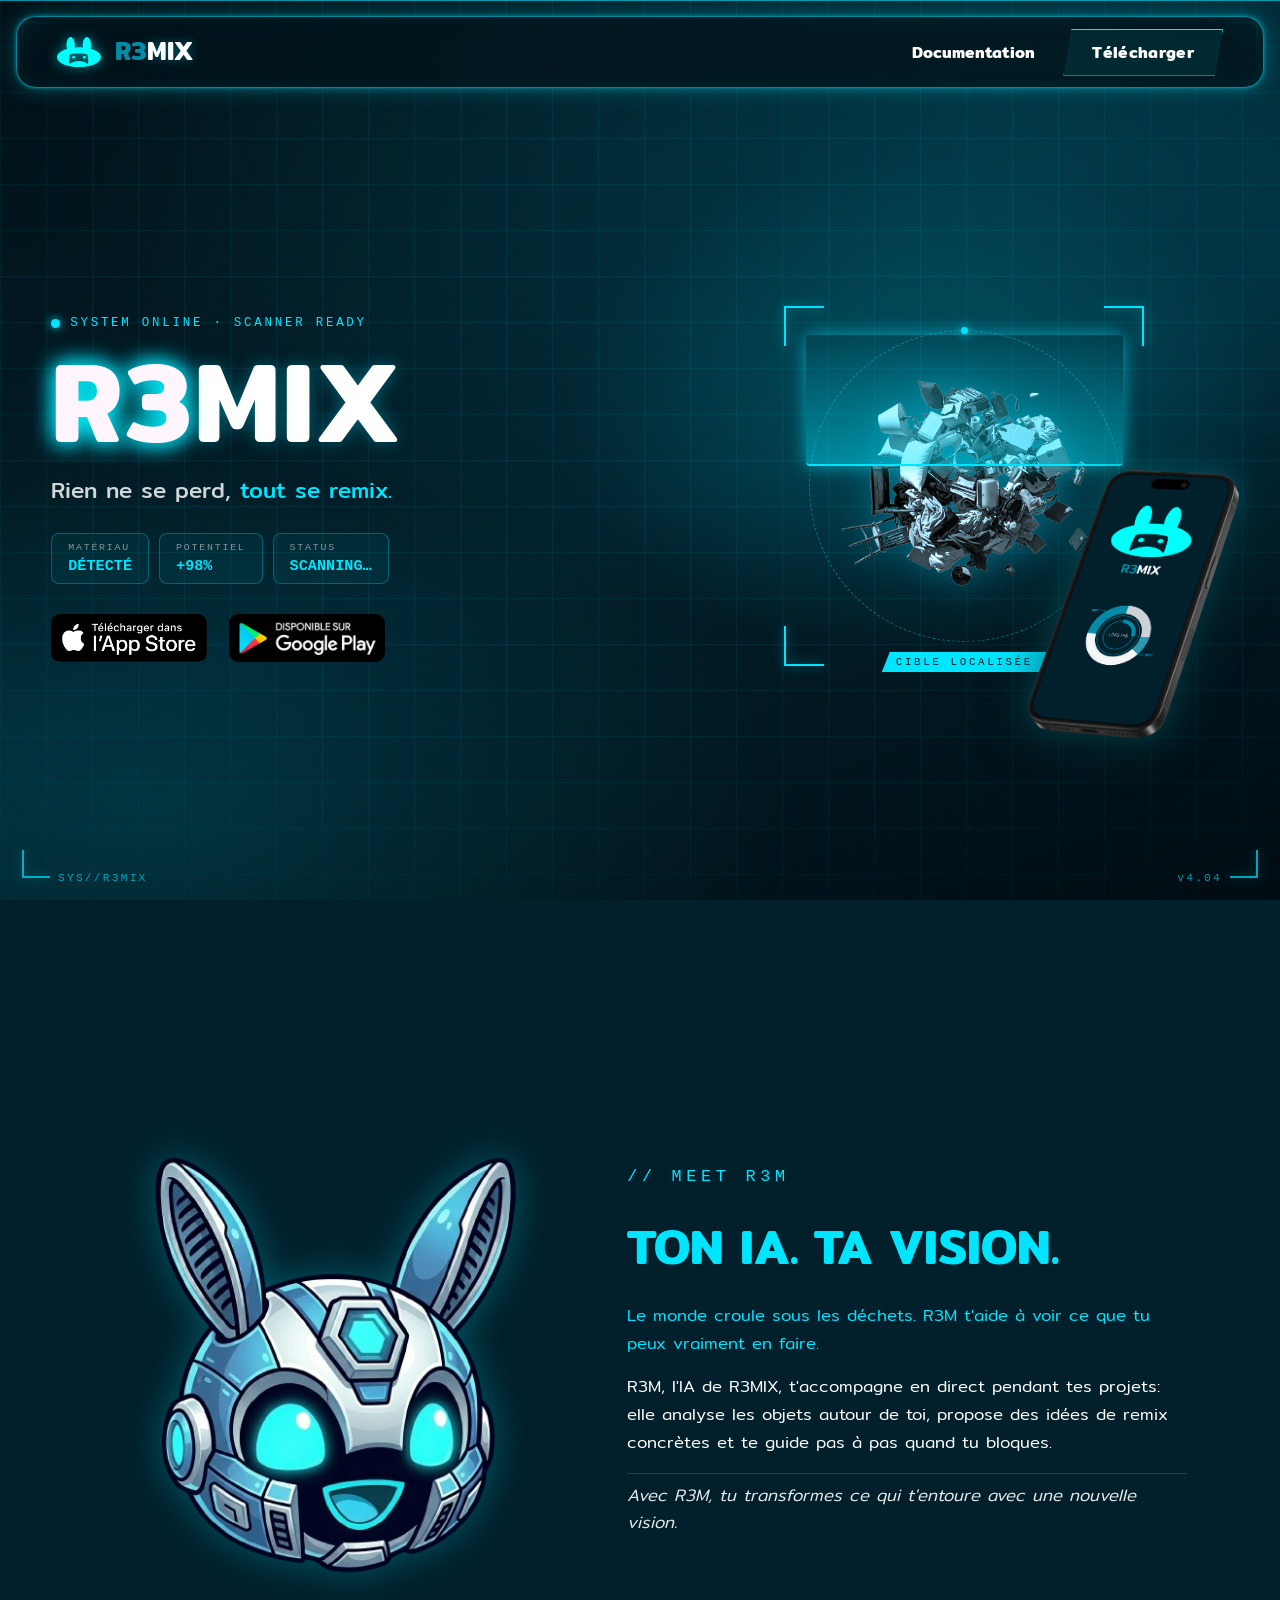
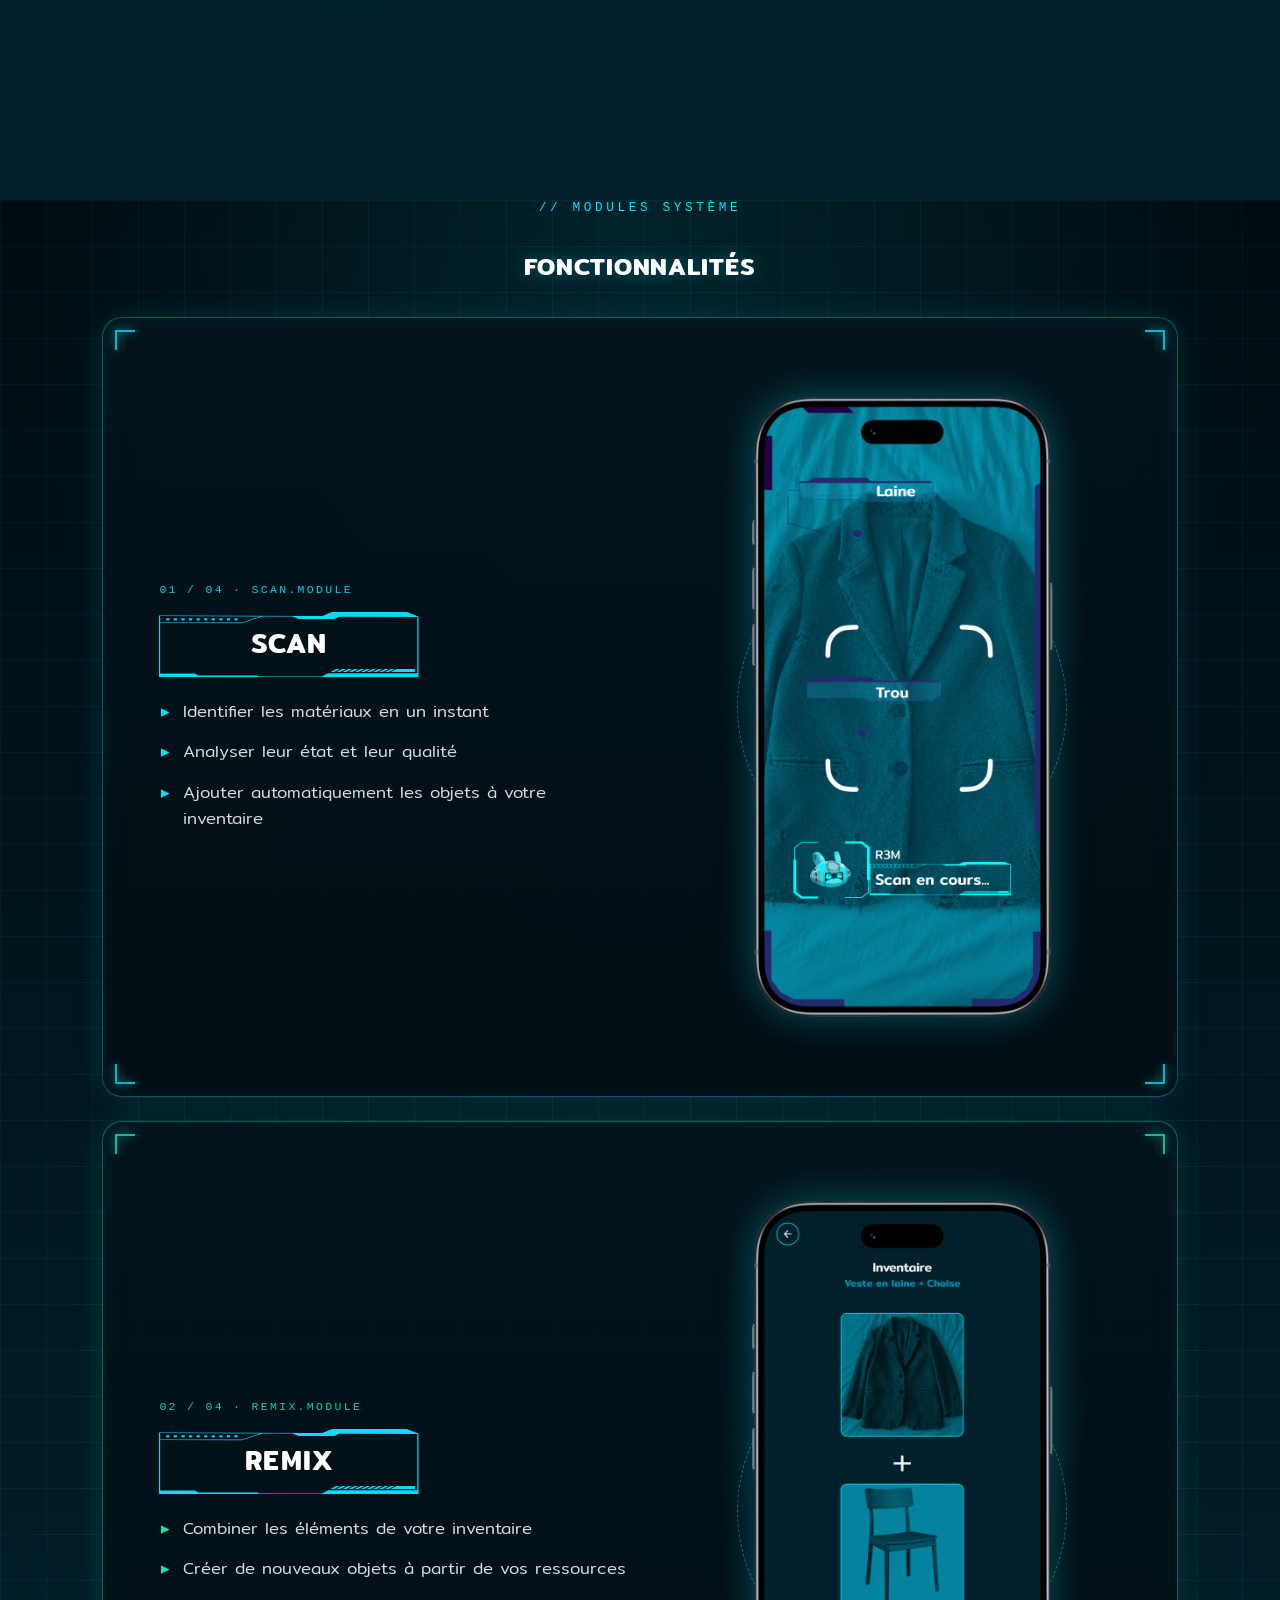
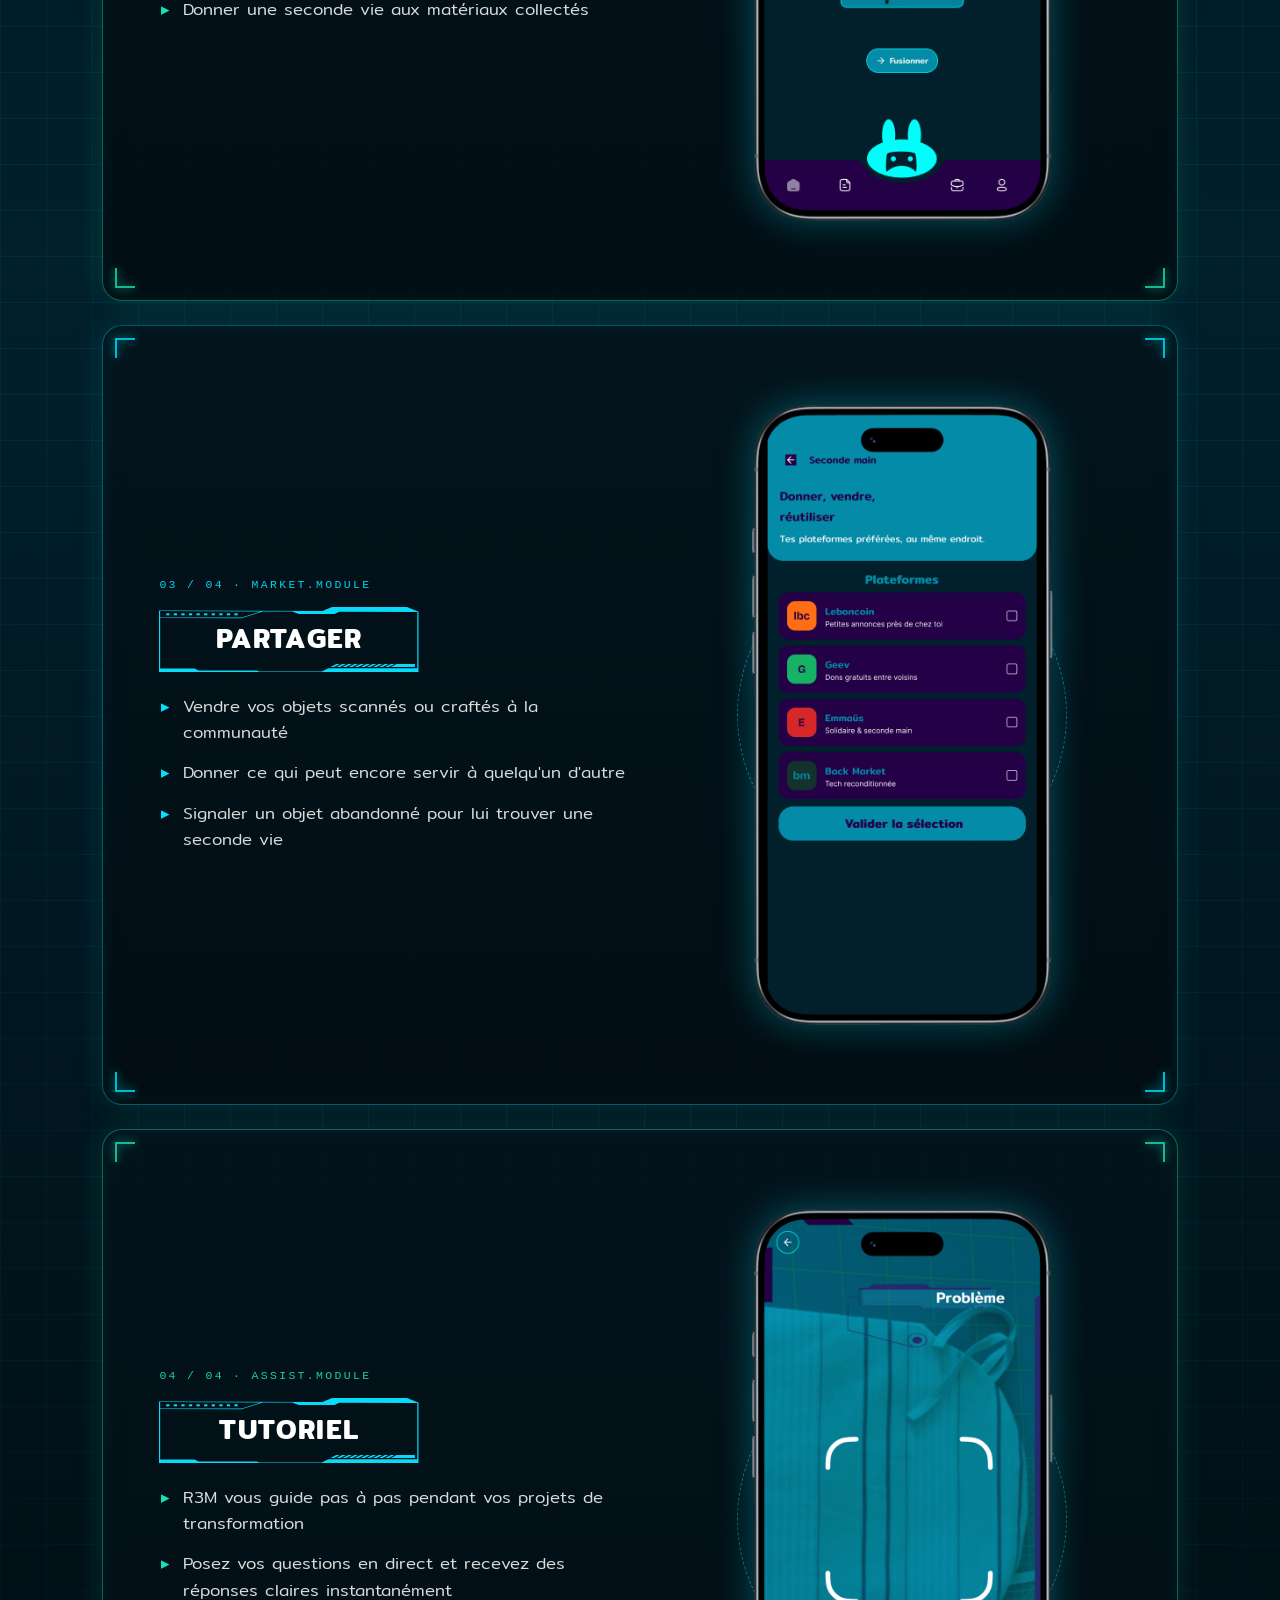
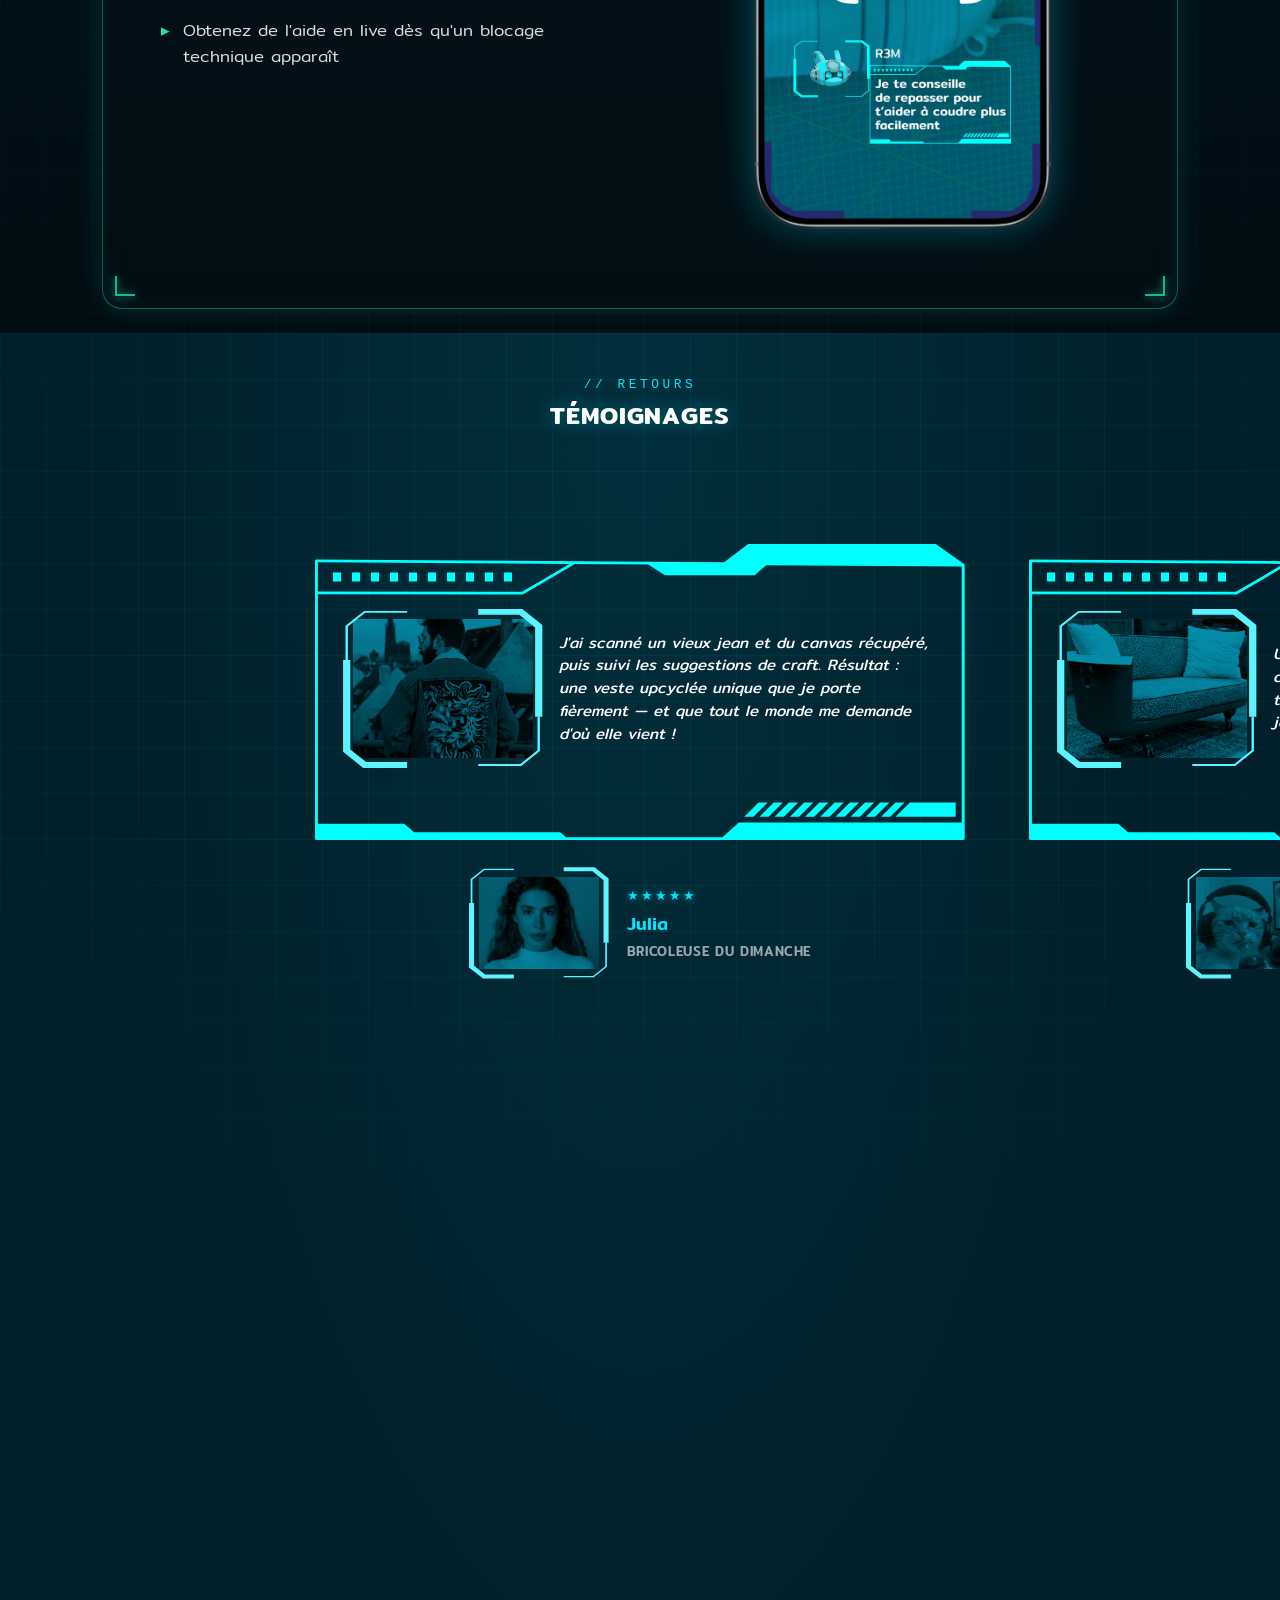
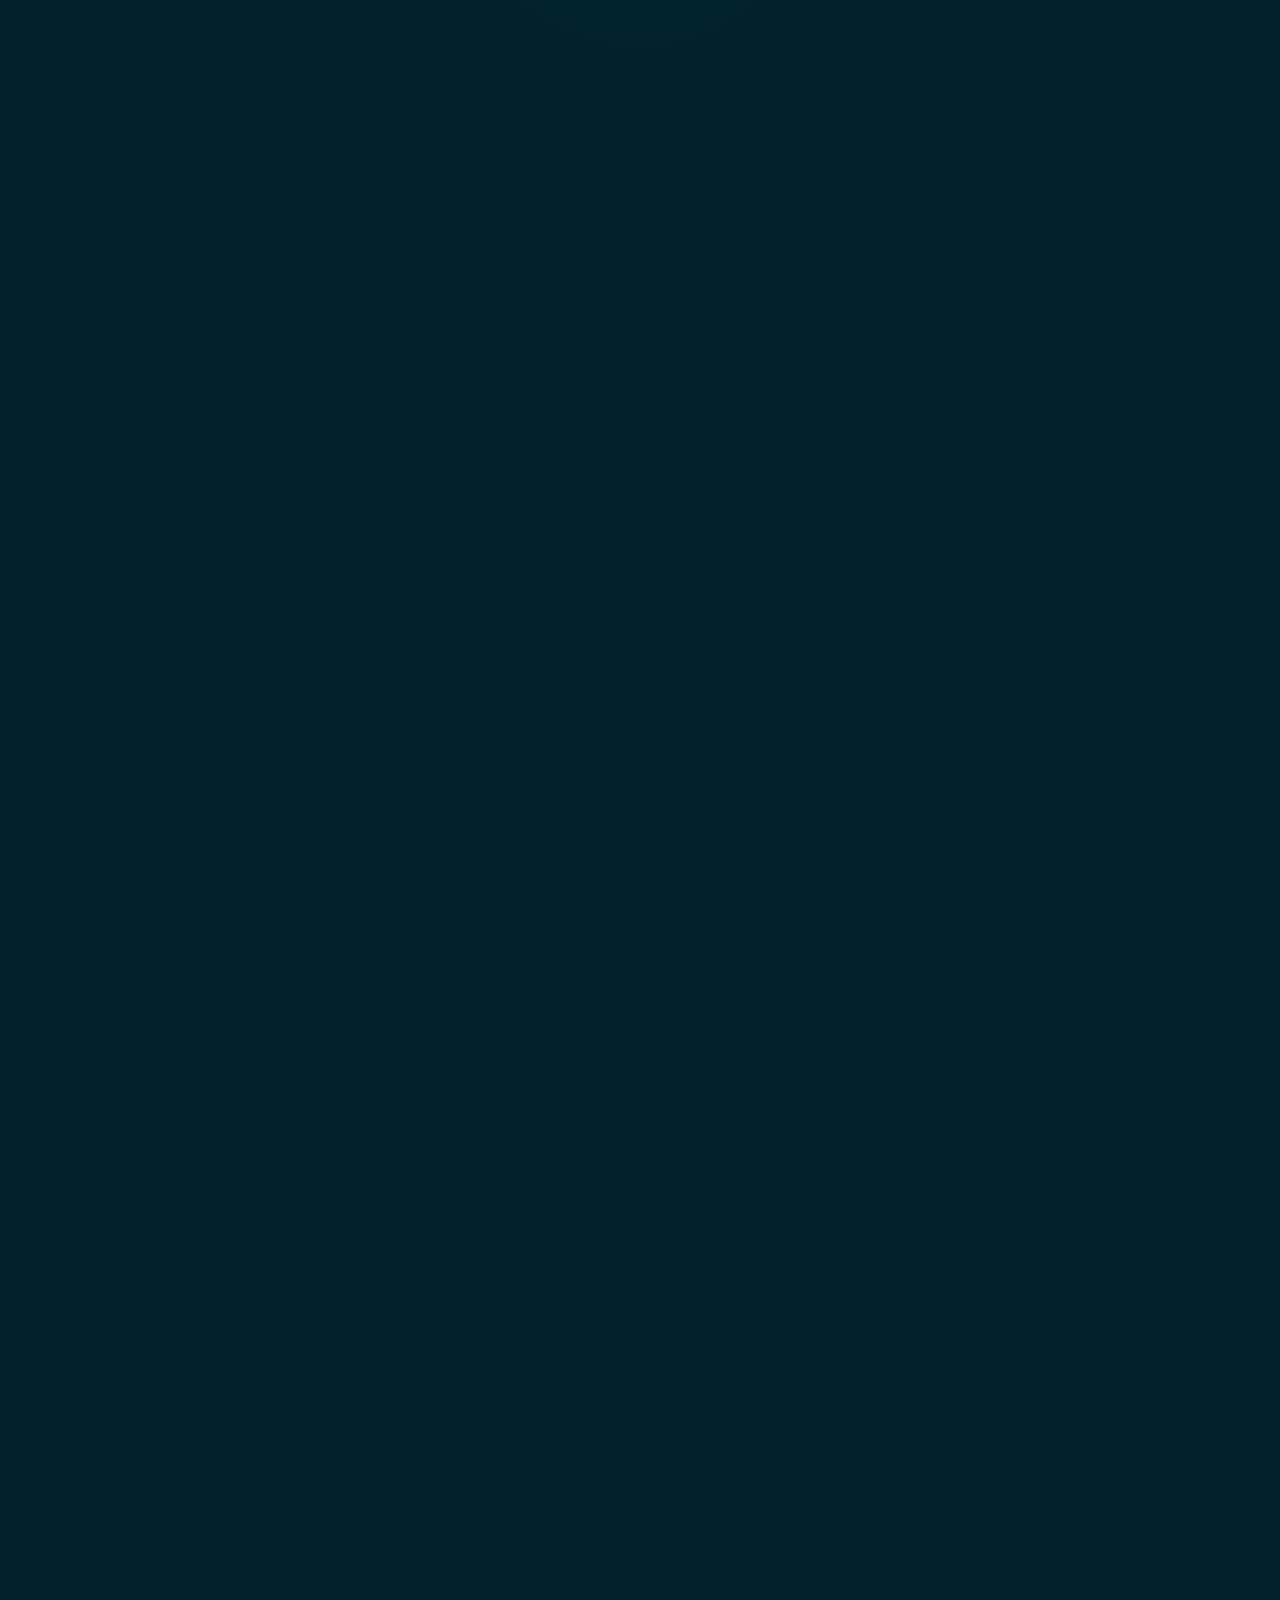
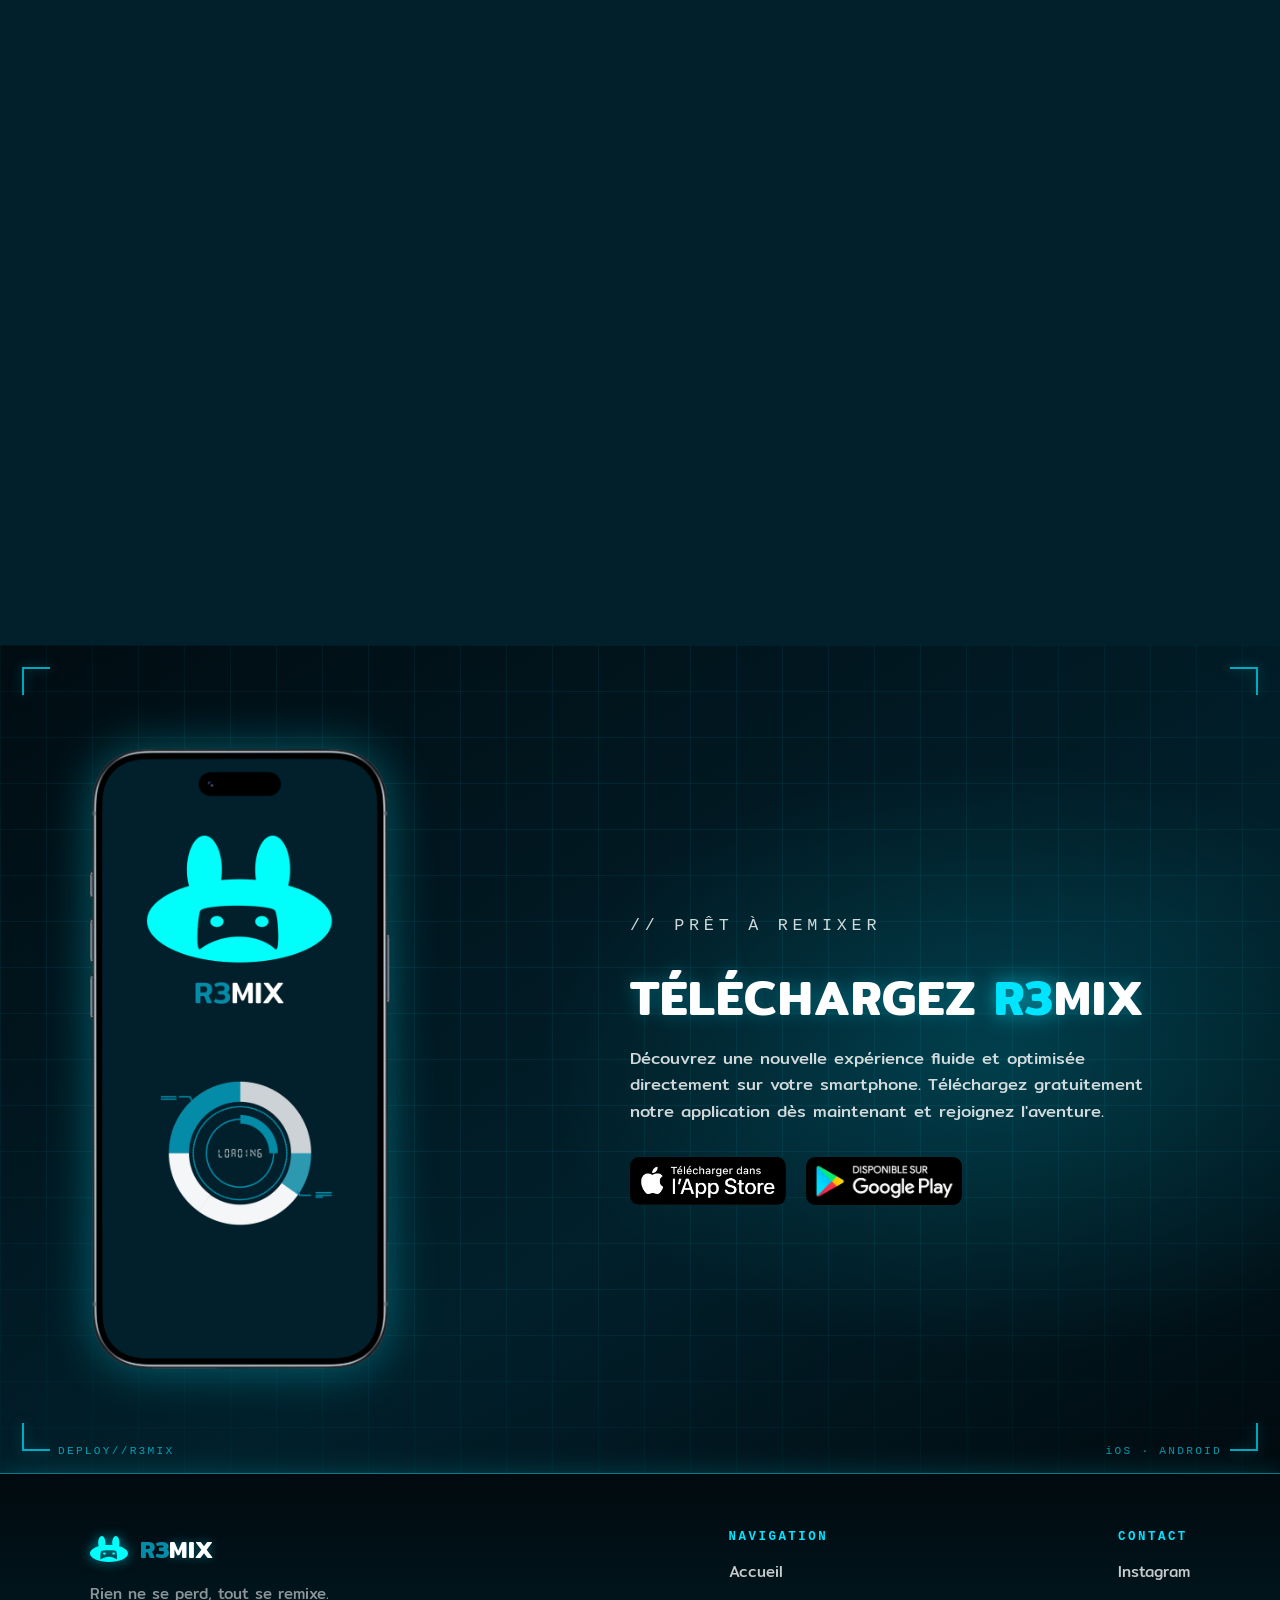
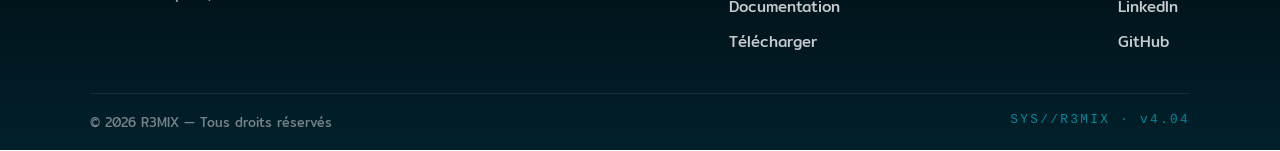
==== commit 6481b730: "Update 25 juin MATIN" ====
--- a/index.html
+++ b/index.html
@@ -191,7 +191,7 @@
         </div>
         <div class="conteneur-img">
           <span class="feat-reticle" aria-hidden="true"></span>
-          <img src="asset/home/hero-bot.png" alt="Assistant IA R3M en direct">
+          <img src="asset/TutoFinal (1).png" alt="Assistant IA R3M en direct">
         </div>
       </div>
 
--- a/index.css
+++ b/index.css
@@ -20,6 +20,7 @@
     radial-gradient(90% 70% at 12% 90%, rgba(0, 229, 255, 0.12), transparent 55%),
     linear-gradient(160deg, #021016 0%, var(--bleu-nuit) 55%, #010c12 100%);
   overflow: hidden;
+  height: 100vh;
 }
 
 .hero {
@@ -597,6 +598,7 @@
   height: var(--section-height);
   background-color: var(--bleu-nuit);
   box-sizing: border-box;
+  height: 100vh;
 }
 
 #Contexte h1 {
